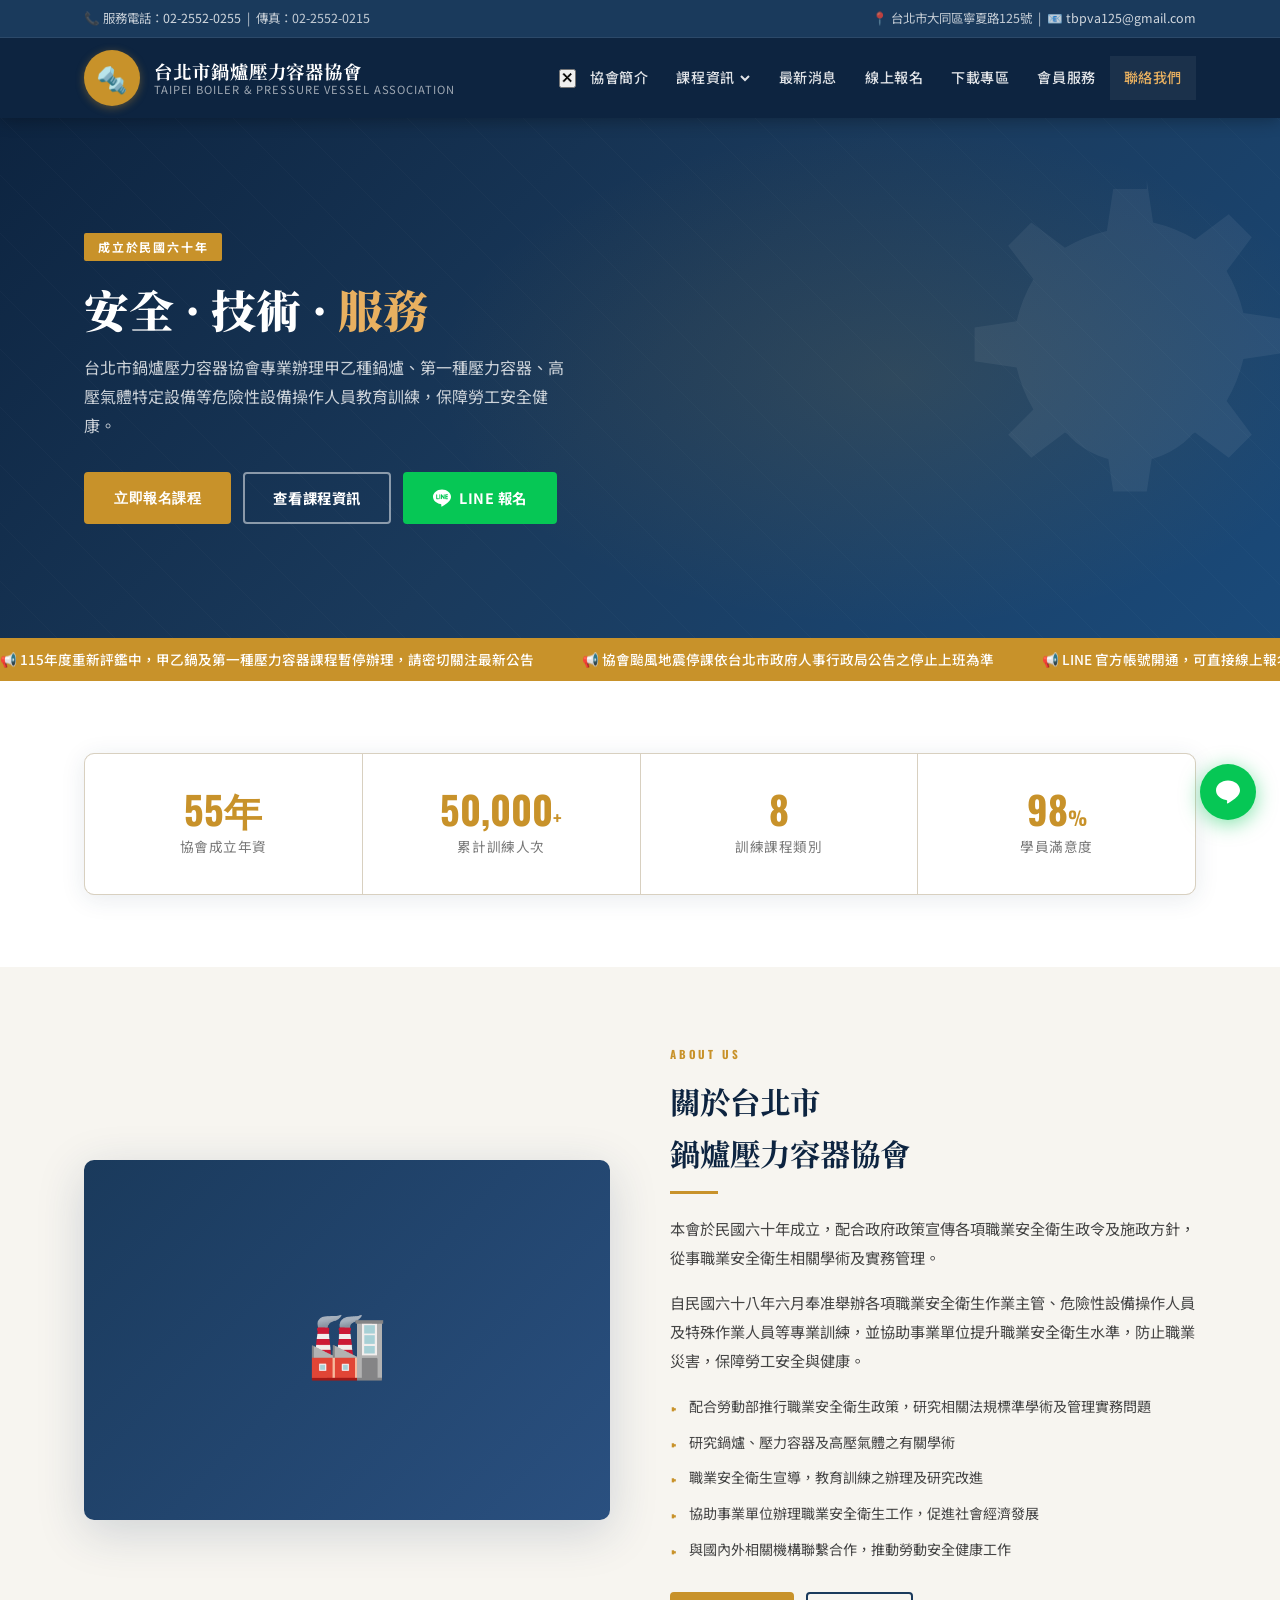
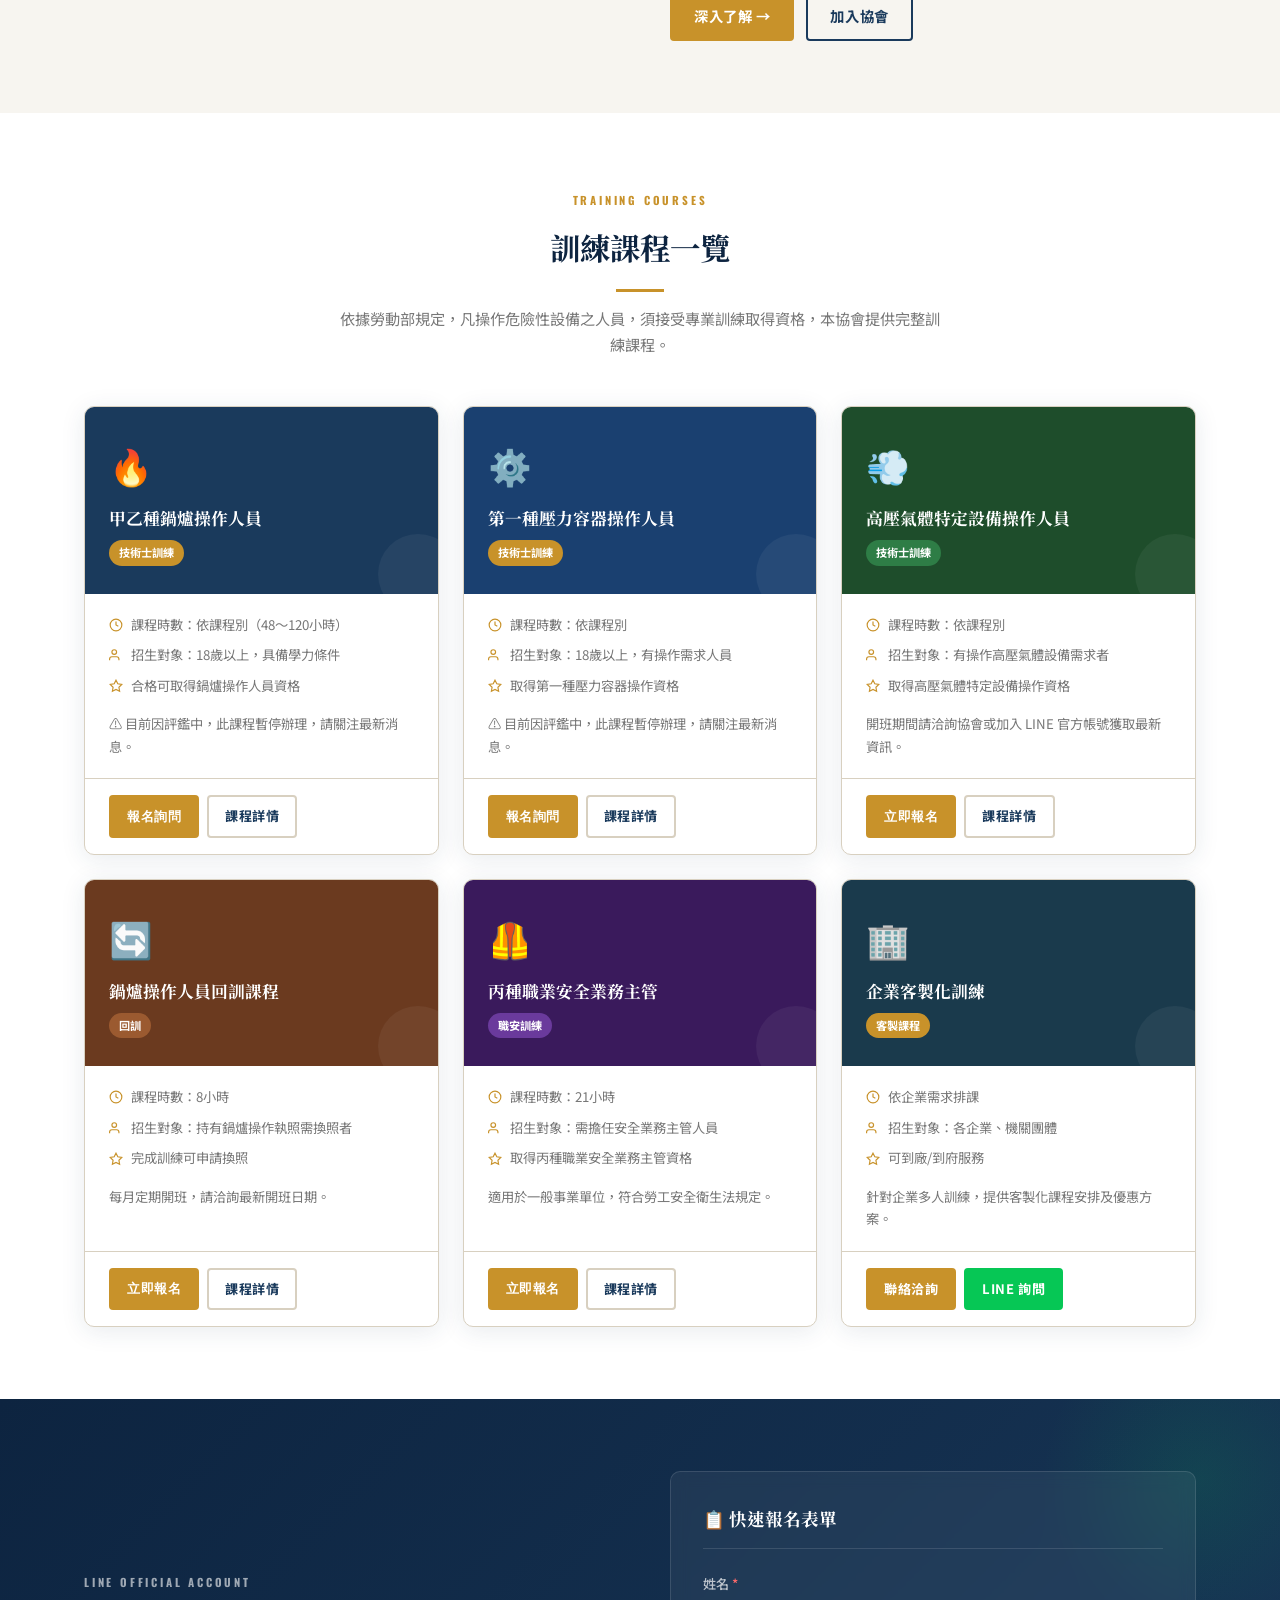
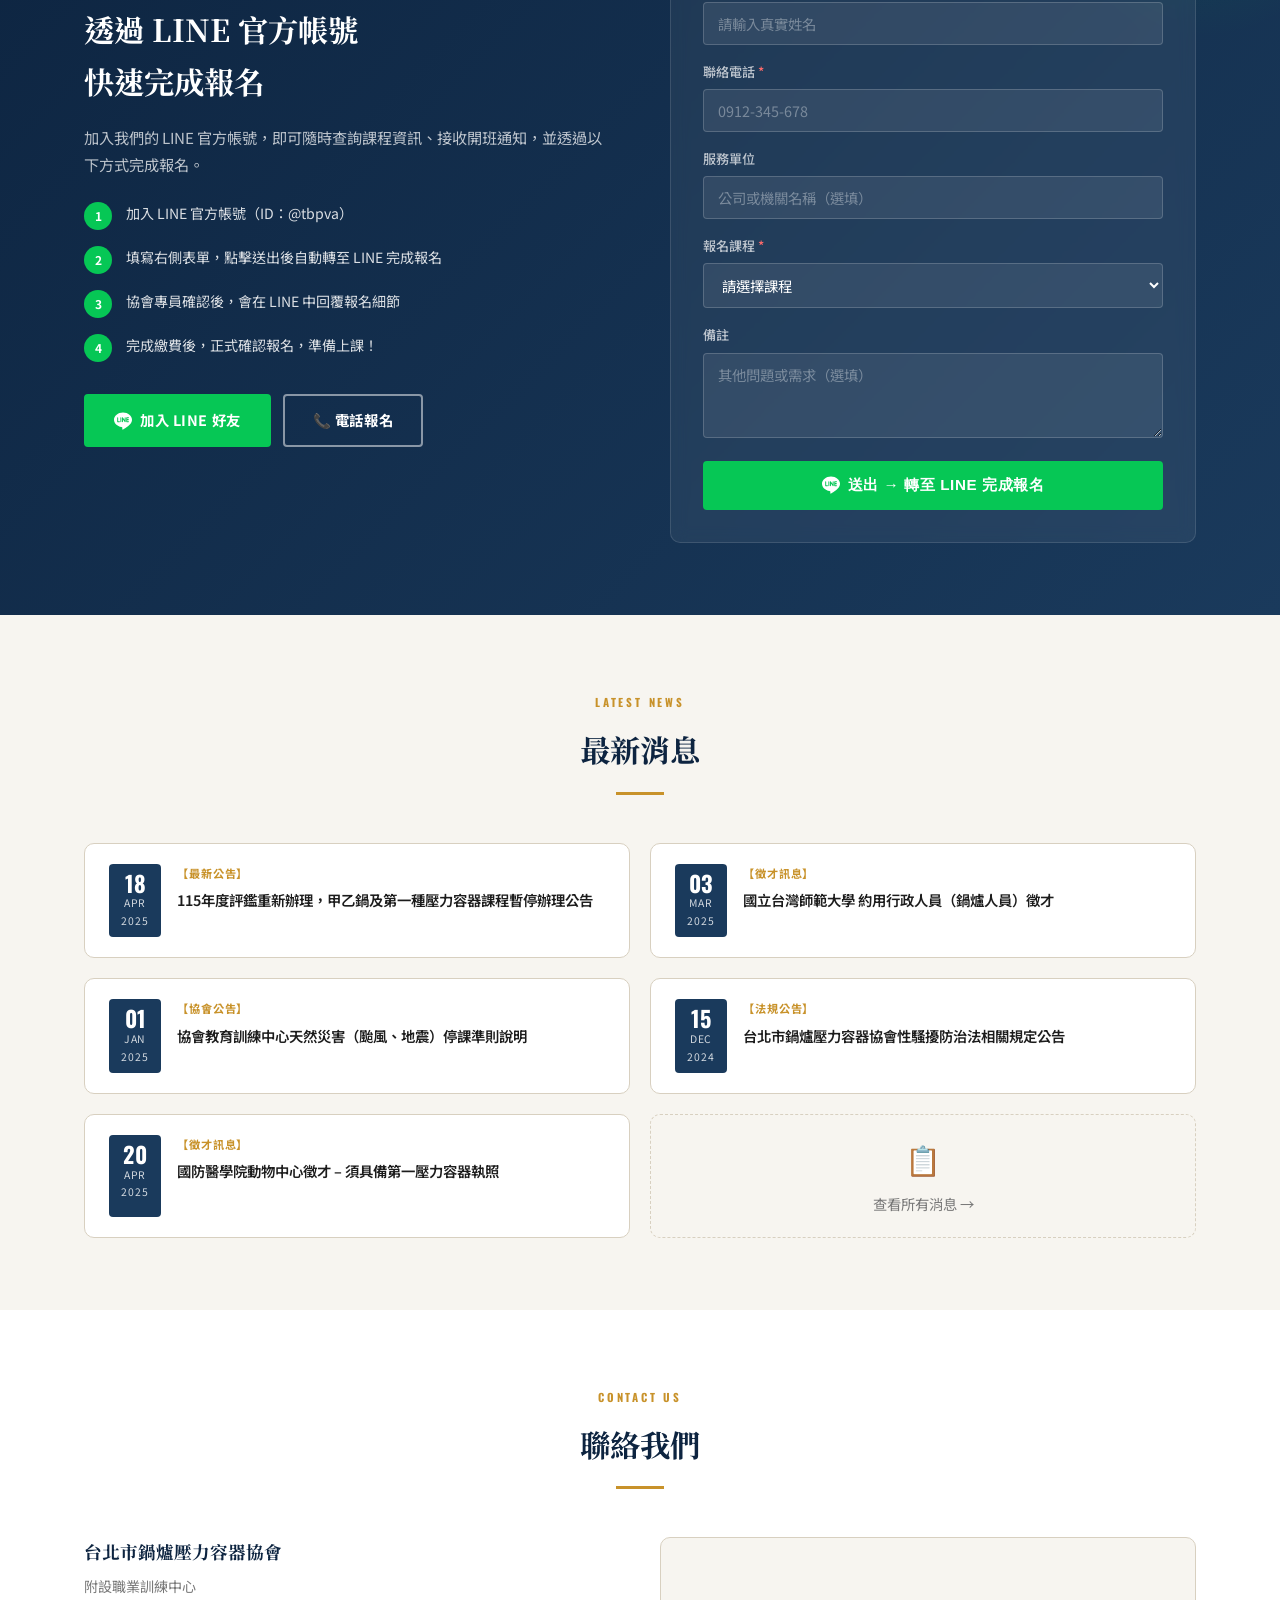
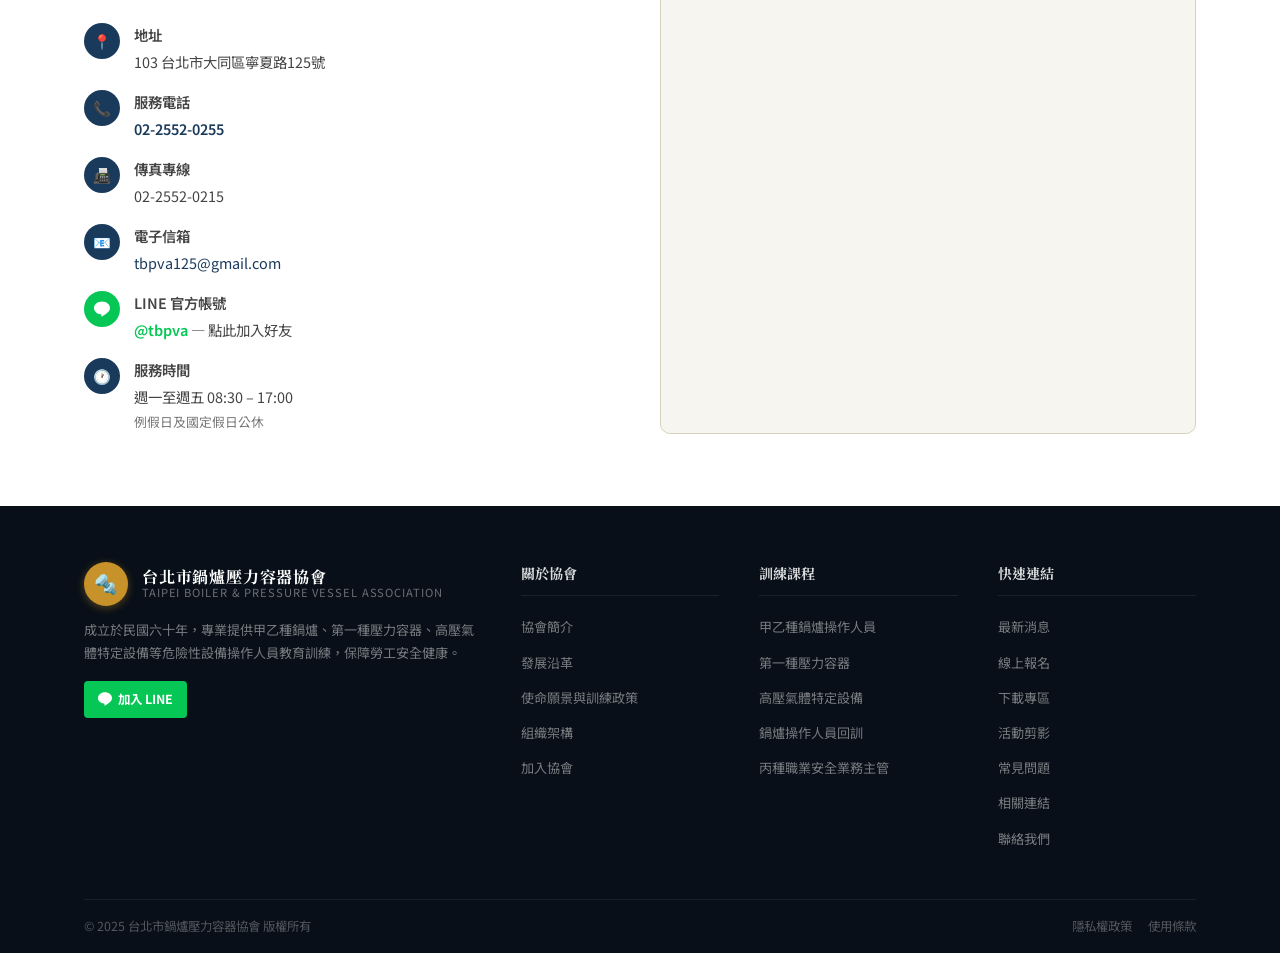
==== index.html @ c51f3e27 "Add files via upload" ====
<!DOCTYPE html>
<html lang="zh-TW">
<head>
  <meta charset="UTF-8" />
  <meta name="viewport" content="width=device-width, initial-scale=1.0" />
  <meta name="description" content="台北市鍋爐壓力容器協會 – 提供甲級鍋爐、第一種壓力容器、高壓氣體特定設備、鍋爐回訓與丙種職業安全業務主管教育訓練課程。" />
  <meta name="keywords" content="鍋爐,壓力容器,高壓氣體,職業安全,教育訓練,台北" />
  <title>台北市鍋爐壓力容器協會 – 安全 · 技術 · 服務</title>
  <link rel="stylesheet" href="css/style.css" />
  <!-- Open Graph -->
  <meta property="og:title" content="台北市鍋爐壓力容器協會" />
  <meta property="og:description" content="甲級鍋爐、第一種壓力容器、高壓氣體特定設備、鍋爐回訓與丙種職業安全業務主管教育訓練課程" />
  <meta property="og:type" content="website" />
</head>
<body>

<!-- ===== HEADER ===== -->
<header class="site-header">
  <div class="header-top">
    <div class="container">
      <div class="header-top-inner">
        <span>📞 服務電話：<a href="tel:0225520255">02-2552-0255</a> &nbsp;|&nbsp; 傳真：02-2552-0215</span>
        <span>📍 台北市大同區寧夏路125號 &nbsp;|&nbsp; 📧 <a href="mailto:tbpva125@gmail.com">tbpva125@gmail.com</a></span>
      </div>
    </div>
  </div>

  <div class="container">
    <div class="header-main">
      <a href="index.html" class="logo-block">
        <div class="logo-icon">🔩</div>
        <div class="logo-text">
          <div class="org-name">台北市鍋爐壓力容器協會</div>
          <div class="org-sub">TAIPEI BOILER &amp; PRESSURE VESSEL ASSOCIATION</div>
        </div>
      </a>

      <button class="menu-toggle" id="menuToggle" aria-label="開啟選單">
        <span></span><span></span><span></span>
      </button>

      <nav class="main-nav" id="mainNav">
        <button class="nav-close" id="navClose" aria-label="關閉選單">✕</button>
        <ul>
          <li><a href="#about">協會簡介</a></li>
          <li>
            <a href="#courses">課程資訊
              <svg viewBox="0 0 12 12" fill="none" stroke="currentColor" stroke-width="2"><path d="M2 4l4 4 4-4"/></svg>
            </a>
            <div class="dropdown">
              <a href="pages/course-boiler.html">甲乙種鍋爐操作人員</a>
              <a href="pages/course-pressure.html">第一種壓力容器</a>
              <a href="pages/course-gas.html">高壓氣體特定設備</a>
              <a href="pages/course-refresh.html">鍋爐回訓課程</a>
              <a href="pages/course-safety.html">丙種職業安全業務主管</a>
            </div>
          </li>
          <li><a href="#news">最新消息</a></li>
          <li><a href="#register">線上報名</a></li>
          <li><a href="pages/download.html">下載專區</a></li>
          <li><a href="pages/member.html">會員服務</a></li>
          <li><a href="#contact">聯絡我們</a></li>
        </ul>
      </nav>
    </div>
  </div>
</header>

<!-- ===== HERO ===== -->
<section class="hero">
  <svg class="hero-gear" viewBox="0 0 200 200" fill="white" xmlns="http://www.w3.org/2000/svg">
    <path d="M100 60a40 40 0 100 80 40 40 0 000-80zm0 60a20 20 0 110-40 20 20 0 010 40z"/>
    <path d="M108 10h-16l-3 20a72 72 0 00-20 8L53 26l-11 11 12 16a72 72 0 00-8 20l-20 3v16l20 3a72 72 0 008 20L42 127l11 11 16-12a72 72 0 0020 8l3 20h16l3-20a72 72 0 0020-8l16 12 11-11-12-16a72 72 0 008-20l20-3v-16l-20-3a72 72 0 00-8-20l12-16-11-11-16 12a72 72 0 00-20-8l-3-20z"/>
  </svg>
  <div class="container">
    <div class="hero-content">
      <div class="hero-badge">成立於民國六十年</div>
      <h1>安全 · 技術 · <em>服務</em></h1>
      <p>台北市鍋爐壓力容器協會專業辦理甲乙種鍋爐、第一種壓力容器、高壓氣體特定設備等危險性設備操作人員教育訓練，保障勞工安全健康。</p>
      <div class="hero-buttons">
        <button class="btn btn-primary" data-action="register" data-course="">立即報名課程</button>
        <a href="#courses" class="btn btn-outline">查看課程資訊</a>
        <a href="https://line.me/R/ti/p/@tbpva" target="_blank" class="btn btn-line">
          <svg width="18" height="18" viewBox="0 0 24 24" fill="currentColor"><path d="M19.365 9.863c.349 0 .63.285.63.63 0 .344-.281.63-.63.63H17.61v1.125h1.755c.349 0 .63.283.63.63 0 .344-.281.628-.63.628H16.98c-.348 0-.63-.284-.63-.63V7.72c0-.346.282-.63.63-.63h2.385c.349 0 .63.284.63.63 0 .349-.281.63-.63.63H17.61v1.113h1.755zm-3.855 3.016c0 .27-.174.51-.432.596-.064.021-.133.031-.199.031-.211 0-.391-.09-.51-.25l-2.443-3.317v2.94c0 .349-.28.635-.631.635-.346 0-.63-.286-.63-.635V7.739c0-.27.173-.51.43-.595.06-.023.136-.033.194-.033.195 0 .375.104.495.254l2.462 3.33V7.72c0-.348.282-.629.629-.629.345 0 .63.281.63.629v5.159zm-5.741 0c0 .349-.282.635-.631.635-.345 0-.627-.286-.627-.635V7.72c0-.348.282-.629.627-.629.349 0 .631.281.631.629v5.159zm-2.466.629H4.917c-.345 0-.63-.284-.63-.629V7.72c0-.348.285-.629.63-.629.348 0 .63.281.63.629v4.533h1.756c.348 0 .629.285.629.630 0 .344-.281.629-.629.629M24 10.314C24 4.943 18.615.572 12 .572S0 4.943 0 10.314c0 4.811 4.27 8.842 10.035 9.608.391.082.923.258 1.058.59.12.301.079.766.038 1.08l-.164 1.02c-.045.301-.24 1.186 1.049.645 1.291-.539 6.916-4.078 9.436-6.975C23.176 14.393 24 12.458 24 10.314"/></svg>
          LINE 報名
        </a>
      </div>
    </div>
  </div>
</section>

<!-- ===== MARQUEE ===== -->
<div class="marquee-bar">
  <div class="marquee-inner">
    <span>115年度重新評鑑中，甲乙鍋及第一種壓力容器課程暫停辦理，請密切關注最新公告</span>
    <span>協會颱風地震停課依台北市政府人事行政局公告之停止上班為準</span>
    <span>LINE 官方帳號開通，可直接線上報名各項課程，歡迎加入好友</span>
    <span>115年度重新評鑑中，甲乙鍋及第一種壓力容器課程暫停辦理，請密切關注最新公告</span>
    <span>協會颱風地震停課依台北市政府人事行政局公告之停止上班為準</span>
    <span>LINE 官方帳號開通，可直接線上報名各項課程，歡迎加入好友</span>
  </div>
</div>

<!-- ===== STATS ===== -->
<section class="section">
  <div class="container">
    <div class="stats-grid">
      <div class="stat-item">
        <div class="stat-num"><span data-target="55">0</span><span style="color:var(--accent)">年</span></div>
        <div class="stat-label">協會成立年資</div>
      </div>
      <div class="stat-item">
        <div class="stat-num"><span data-target="50000">0</span><span style="color:var(--accent);font-size:1.2rem">+</span></div>
        <div class="stat-label">累計訓練人次</div>
      </div>
      <div class="stat-item">
        <div class="stat-num"><span data-target="8">0</span></div>
        <div class="stat-label">訓練課程類別</div>
      </div>
      <div class="stat-item">
        <div class="stat-num"><span data-target="98">0</span><span style="color:var(--accent);font-size:1.2rem">%</span></div>
        <div class="stat-label">學員滿意度</div>
      </div>
    </div>
  </div>
</section>

<!-- ===== ABOUT ===== -->
<section id="about" class="section section-alt">
  <div class="container">
    <div class="about-grid">
      <div class="about-image">
        <div class="about-image-placeholder">
          🏭
        </div>
      </div>
      <div class="about-content">
        <div class="section-label">About Us</div>
        <h2 class="section-title">關於台北市<br/>鍋爐壓力容器協會</h2>
        <div class="divider" style="margin: 0 0 20px;"></div>
        <p style="color:var(--text-mid);font-size:0.95rem;margin-bottom:16px;line-height:1.9;">
          本會於民國六十年成立，配合政府政策宣傳各項職業安全衛生政令及施政方針，從事職業安全衛生相關學術及實務管理。
        </p>
        <p style="color:var(--text-mid);font-size:0.95rem;margin-bottom:20px;line-height:1.9;">
          自民國六十八年六月奉准舉辦各項職業安全衛生作業主管、危險性設備操作人員及特殊作業人員等專業訓練，並協助事業單位提升職業安全衛生水準，防止職業災害，保障勞工安全與健康。
        </p>
        <div class="mission-list">
          <div class="mission-item">配合勞動部推行職業安全衛生政策，研究相關法規標準學術及管理實務問題</div>
          <div class="mission-item">研究鍋爐、壓力容器及高壓氣體之有關學術</div>
          <div class="mission-item">職業安全衛生宣導，教育訓練之辦理及研究改進</div>
          <div class="mission-item">協助事業單位辦理職業安全衛生工作，促進社會經濟發展</div>
          <div class="mission-item">與國內外相關機構聯繫合作，推動勞動安全健康工作</div>
        </div>
        <div style="margin-top:28px;display:flex;gap:12px;flex-wrap:wrap;">
          <a href="pages/about.html" class="btn btn-primary" style="padding:10px 22px;">深入了解 →</a>
          <a href="pages/member.html" class="btn btn-outline" style="padding:10px 22px;color:var(--primary);border-color:var(--primary);">加入協會</a>
        </div>
      </div>
    </div>
  </div>
</section>

<!-- ===== COURSES ===== -->
<section id="courses" class="section">
  <div class="container">
    <div class="section-header">
      <div class="section-label">Training Courses</div>
      <h2 class="section-title">訓練課程一覽</h2>
      <div class="divider"></div>
      <p class="section-desc" style="margin-top:14px;">依據勞動部規定，凡操作危險性設備之人員，須接受專業訓練取得資格，本協會提供完整訓練課程。</p>
    </div>

    <div class="courses-grid">
      <!-- 甲乙種鍋爐 -->
      <div class="course-card">
        <div class="course-card-top">
          <div class="course-icon">🔥</div>
          <h3>甲乙種鍋爐操作人員</h3>
          <span class="course-badge">技術士訓練</span>
        </div>
        <div class="course-card-body">
          <div class="course-meta">
            <svg width="14" height="14" viewBox="0 0 24 24" fill="none" stroke="currentColor" stroke-width="2"><circle cx="12" cy="12" r="10"/><path d="M12 6v6l4 2"/></svg>
            課程時數：依課程別（48～120小時）
          </div>
          <div class="course-meta">
            <svg width="14" height="14" viewBox="0 0 24 24" fill="none" stroke="currentColor" stroke-width="2"><path d="M17 21v-2a4 4 0 00-4-4H5a4 4 0 00-4 4v2"/><circle cx="9" cy="7" r="4"/></svg>
            招生對象：18歲以上，具備學力條件
          </div>
          <div class="course-meta">
            <svg width="14" height="14" viewBox="0 0 24 24" fill="none" stroke="currentColor" stroke-width="2"><path d="M12 2l3.09 6.26L22 9.27l-5 4.87 1.18 6.88L12 17.77l-6.18 3.25L7 14.14 2 9.27l6.91-1.01L12 2z"/></svg>
            合格可取得鍋爐操作人員資格
          </div>
          <p style="font-size:0.83rem;color:var(--text-light);margin-top:8px;">⚠️ 目前因評鑑中，此課程暫停辦理，請關注最新消息。</p>
        </div>
        <div class="course-card-footer">
          <button class="btn btn-primary" style="padding:8px 16px;font-size:0.82rem;" data-action="register" data-course="甲乙種鍋爐">報名詢問</button>
          <a href="pages/course-boiler.html" class="btn btn-outline" style="padding:8px 16px;font-size:0.82rem;color:var(--primary);border-color:var(--border);">課程詳情</a>
        </div>
      </div>

      <!-- 第一種壓力容器 -->
      <div class="course-card">
        <div class="course-card-top" style="background:#1a4070;">
          <div class="course-icon">⚙️</div>
          <h3>第一種壓力容器操作人員</h3>
          <span class="course-badge">技術士訓練</span>
        </div>
        <div class="course-card-body">
          <div class="course-meta">
            <svg width="14" height="14" viewBox="0 0 24 24" fill="none" stroke="currentColor" stroke-width="2"><circle cx="12" cy="12" r="10"/><path d="M12 6v6l4 2"/></svg>
            課程時數：依課程別
          </div>
          <div class="course-meta">
            <svg width="14" height="14" viewBox="0 0 24 24" fill="none" stroke="currentColor" stroke-width="2"><path d="M17 21v-2a4 4 0 00-4-4H5a4 4 0 00-4 4v2"/><circle cx="9" cy="7" r="4"/></svg>
            招生對象：18歲以上，有操作需求人員
          </div>
          <div class="course-meta">
            <svg width="14" height="14" viewBox="0 0 24 24" fill="none" stroke="currentColor" stroke-width="2"><path d="M12 2l3.09 6.26L22 9.27l-5 4.87 1.18 6.88L12 17.77l-6.18 3.25L7 14.14 2 9.27l6.91-1.01L12 2z"/></svg>
            取得第一種壓力容器操作資格
          </div>
          <p style="font-size:0.83rem;color:var(--text-light);margin-top:8px;">⚠️ 目前因評鑑中，此課程暫停辦理，請關注最新消息。</p>
        </div>
        <div class="course-card-footer">
          <button class="btn btn-primary" style="padding:8px 16px;font-size:0.82rem;" data-action="register" data-course="第一種壓力容器">報名詢問</button>
          <a href="pages/course-pressure.html" class="btn btn-outline" style="padding:8px 16px;font-size:0.82rem;color:var(--primary);border-color:var(--border);">課程詳情</a>
        </div>
      </div>

      <!-- 高壓氣體 -->
      <div class="course-card">
        <div class="course-card-top" style="background:#1e4d2b;">
          <div class="course-icon">💨</div>
          <h3>高壓氣體特定設備操作人員</h3>
          <span class="course-badge" style="background:#2e7d46;">技術士訓練</span>
        </div>
        <div class="course-card-body">
          <div class="course-meta">
            <svg width="14" height="14" viewBox="0 0 24 24" fill="none" stroke="currentColor" stroke-width="2"><circle cx="12" cy="12" r="10"/><path d="M12 6v6l4 2"/></svg>
            課程時數：依課程別
          </div>
          <div class="course-meta">
            <svg width="14" height="14" viewBox="0 0 24 24" fill="none" stroke="currentColor" stroke-width="2"><path d="M17 21v-2a4 4 0 00-4-4H5a4 4 0 00-4 4v2"/><circle cx="9" cy="7" r="4"/></svg>
            招生對象：有操作高壓氣體設備需求者
          </div>
          <div class="course-meta">
            <svg width="14" height="14" viewBox="0 0 24 24" fill="none" stroke="currentColor" stroke-width="2"><path d="M12 2l3.09 6.26L22 9.27l-5 4.87 1.18 6.88L12 17.77l-6.18 3.25L7 14.14 2 9.27l6.91-1.01L12 2z"/></svg>
            取得高壓氣體特定設備操作資格
          </div>
          <p style="font-size:0.83rem;color:var(--text-light);margin-top:8px;">開班期間請洽詢協會或加入 LINE 官方帳號獲取最新資訊。</p>
        </div>
        <div class="course-card-footer">
          <button class="btn btn-primary" style="padding:8px 16px;font-size:0.82rem;" data-action="register" data-course="高壓氣體特定設備">立即報名</button>
          <a href="pages/course-gas.html" class="btn btn-outline" style="padding:8px 16px;font-size:0.82rem;color:var(--primary);border-color:var(--border);">課程詳情</a>
        </div>
      </div>

      <!-- 鍋爐回訓 -->
      <div class="course-card">
        <div class="course-card-top" style="background:#6b3a1f;">
          <div class="course-icon">🔄</div>
          <h3>鍋爐操作人員回訓課程</h3>
          <span class="course-badge" style="background:#9b5a30;">回訓</span>
        </div>
        <div class="course-card-body">
          <div class="course-meta">
            <svg width="14" height="14" viewBox="0 0 24 24" fill="none" stroke="currentColor" stroke-width="2"><circle cx="12" cy="12" r="10"/><path d="M12 6v6l4 2"/></svg>
            課程時數：8小時
          </div>
          <div class="course-meta">
            <svg width="14" height="14" viewBox="0 0 24 24" fill="none" stroke="currentColor" stroke-width="2"><path d="M17 21v-2a4 4 0 00-4-4H5a4 4 0 00-4 4v2"/><circle cx="9" cy="7" r="4"/></svg>
            招生對象：持有鍋爐操作執照需換照者
          </div>
          <div class="course-meta">
            <svg width="14" height="14" viewBox="0 0 24 24" fill="none" stroke="currentColor" stroke-width="2"><path d="M12 2l3.09 6.26L22 9.27l-5 4.87 1.18 6.88L12 17.77l-6.18 3.25L7 14.14 2 9.27l6.91-1.01L12 2z"/></svg>
            完成訓練可申請換照
          </div>
          <p style="font-size:0.83rem;color:var(--text-light);margin-top:8px;">每月定期開班，請洽詢最新開班日期。</p>
        </div>
        <div class="course-card-footer">
          <button class="btn btn-primary" style="padding:8px 16px;font-size:0.82rem;" data-action="register" data-course="鍋爐回訓">立即報名</button>
          <a href="pages/course-refresh.html" class="btn btn-outline" style="padding:8px 16px;font-size:0.82rem;color:var(--primary);border-color:var(--border);">課程詳情</a>
        </div>
      </div>

      <!-- 丙種職業安全 -->
      <div class="course-card">
        <div class="course-card-top" style="background:#3a1a5c;">
          <div class="course-icon">🦺</div>
          <h3>丙種職業安全業務主管</h3>
          <span class="course-badge" style="background:#6a3a9c;">職安訓練</span>
        </div>
        <div class="course-card-body">
          <div class="course-meta">
            <svg width="14" height="14" viewBox="0 0 24 24" fill="none" stroke="currentColor" stroke-width="2"><circle cx="12" cy="12" r="10"/><path d="M12 6v6l4 2"/></svg>
            課程時數：21小時
          </div>
          <div class="course-meta">
            <svg width="14" height="14" viewBox="0 0 24 24" fill="none" stroke="currentColor" stroke-width="2"><path d="M17 21v-2a4 4 0 00-4-4H5a4 4 0 00-4 4v2"/><circle cx="9" cy="7" r="4"/></svg>
            招生對象：需擔任安全業務主管人員
          </div>
          <div class="course-meta">
            <svg width="14" height="14" viewBox="0 0 24 24" fill="none" stroke="currentColor" stroke-width="2"><path d="M12 2l3.09 6.26L22 9.27l-5 4.87 1.18 6.88L12 17.77l-6.18 3.25L7 14.14 2 9.27l6.91-1.01L12 2z"/></svg>
            取得丙種職業安全業務主管資格
          </div>
          <p style="font-size:0.83rem;color:var(--text-light);margin-top:8px;">適用於一般事業單位，符合勞工安全衛生法規定。</p>
        </div>
        <div class="course-card-footer">
          <button class="btn btn-primary" style="padding:8px 16px;font-size:0.82rem;" data-action="register" data-course="丙種職業安全業務主管">立即報名</button>
          <a href="pages/course-safety.html" class="btn btn-outline" style="padding:8px 16px;font-size:0.82rem;color:var(--primary);border-color:var(--border);">課程詳情</a>
        </div>
      </div>

      <!-- 企業客製 -->
      <div class="course-card">
        <div class="course-card-top" style="background:#1a3a4c;">
          <div class="course-icon">🏢</div>
          <h3>企業客製化訓練</h3>
          <span class="course-badge" style="background:var(--accent);">客製課程</span>
        </div>
        <div class="course-card-body">
          <div class="course-meta">
            <svg width="14" height="14" viewBox="0 0 24 24" fill="none" stroke="currentColor" stroke-width="2"><circle cx="12" cy="12" r="10"/><path d="M12 6v6l4 2"/></svg>
            依企業需求排課
          </div>
          <div class="course-meta">
            <svg width="14" height="14" viewBox="0 0 24 24" fill="none" stroke="currentColor" stroke-width="2"><path d="M17 21v-2a4 4 0 00-4-4H5a4 4 0 00-4 4v2"/><circle cx="9" cy="7" r="4"/></svg>
            招生對象：各企業、機關團體
          </div>
          <div class="course-meta">
            <svg width="14" height="14" viewBox="0 0 24 24" fill="none" stroke="currentColor" stroke-width="2"><path d="M12 2l3.09 6.26L22 9.27l-5 4.87 1.18 6.88L12 17.77l-6.18 3.25L7 14.14 2 9.27l6.91-1.01L12 2z"/></svg>
            可到廠/到府服務
          </div>
          <p style="font-size:0.83rem;color:var(--text-light);margin-top:8px;">針對企業多人訓練，提供客製化課程安排及優惠方案。</p>
        </div>
        <div class="course-card-footer">
          <a href="#contact" class="btn btn-primary" style="padding:8px 16px;font-size:0.82rem;">聯絡洽詢</a>
          <a href="https://line.me/R/ti/p/@tbpva" target="_blank" class="btn btn-line" style="padding:8px 16px;font-size:0.82rem;">LINE 詢問</a>
        </div>
      </div>
    </div>
  </div>
</section>

<!-- ===== LINE REGISTRATION ===== -->
<section id="register" class="line-section">
  <div class="container">
    <div class="line-inner">
      <div class="line-content">
        <div class="section-label" style="color:rgba(255,255,255,0.6);">LINE Official Account</div>
        <h2>透過 LINE 官方帳號<br/>快速完成報名</h2>
        <p>加入我們的 LINE 官方帳號，即可隨時查詢課程資訊、接收開班通知，並透過以下方式完成報名。</p>
        <div class="line-steps">
          <div class="line-step">
            <div class="line-step-num">1</div>
            <div>加入 LINE 官方帳號（ID：@tbpva）</div>
          </div>
          <div class="line-step">
            <div class="line-step-num">2</div>
            <div>填寫右側表單，點擊送出後自動轉至 LINE 完成報名</div>
          </div>
          <div class="line-step">
            <div class="line-step-num">3</div>
            <div>協會專員確認後，會在 LINE 中回覆報名細節</div>
          </div>
          <div class="line-step">
            <div class="line-step-num">4</div>
            <div>完成繳費後，正式確認報名，準備上課！</div>
          </div>
        </div>
        <div style="display:flex;gap:12px;flex-wrap:wrap;">
          <a href="https://line.me/R/ti/p/@tbpva" target="_blank" class="btn btn-line">
            <svg width="18" height="18" viewBox="0 0 24 24" fill="currentColor"><path d="M19.365 9.863c.349 0 .63.285.63.63 0 .344-.281.63-.63.63H17.61v1.125h1.755c.349 0 .63.283.63.63 0 .344-.281.628-.63.628H16.98c-.348 0-.63-.284-.63-.63V7.72c0-.346.282-.63.63-.63h2.385c.349 0 .63.284.63.63 0 .349-.281.63-.63.63H17.61v1.113h1.755zm-3.855 3.016c0 .27-.174.51-.432.596-.064.021-.133.031-.199.031-.211 0-.391-.09-.51-.25l-2.443-3.317v2.94c0 .349-.28.635-.631.635-.346 0-.63-.286-.63-.635V7.739c0-.27.173-.51.43-.595.06-.023.136-.033.194-.033.195 0 .375.104.495.254l2.462 3.33V7.72c0-.348.282-.629.629-.629.345 0 .63.281.63.629v5.159zm-5.741 0c0 .349-.282.635-.631.635-.345 0-.627-.286-.627-.635V7.72c0-.348.282-.629.627-.629.349 0 .631.281.631.629v5.159zm-2.466.629H4.917c-.345 0-.63-.284-.63-.629V7.72c0-.348.285-.629.63-.629.348 0 .63.281.63.629v4.533h1.756c.348 0 .629.285.629.630 0 .344-.281.629-.629.629M24 10.314C24 4.943 18.615.572 12 .572S0 4.943 0 10.314c0 4.811 4.27 8.842 10.035 9.608.391.082.923.258 1.058.59.12.301.079.766.038 1.08l-.164 1.02c-.045.301-.24 1.186 1.049.645 1.291-.539 6.916-4.078 9.436-6.975C23.176 14.393 24 12.458 24 10.314"/></svg>
            加入 LINE 好友
          </a>
          <a href="tel:0225520255" class="btn btn-outline">📞 電話報名</a>
        </div>
      </div>

      <div class="line-form-box">
        <h3>📋 快速報名表單</h3>
        <form id="quickRegForm" novalidate>
          <div class="form-group">
            <label for="qName">姓名 <span style="color:#ff6b6b;">*</span></label>
            <input type="text" id="qName" placeholder="請輸入真實姓名" required />
          </div>
          <div class="form-group">
            <label for="qPhone">聯絡電話 <span style="color:#ff6b6b;">*</span></label>
            <input type="tel" id="qPhone" placeholder="0912-345-678" required />
          </div>
          <div class="form-group">
            <label for="qCompany">服務單位</label>
            <input type="text" id="qCompany" placeholder="公司或機關名稱（選填）" />
          </div>
          <div class="form-group">
            <label for="qCourse">報名課程 <span style="color:#ff6b6b;">*</span></label>
            <select id="qCourse" required>
              <option value="">請選擇課程</option>
              <option value="boiler">甲乙種鍋爐操作人員（評鑑中暫停）</option>
              <option value="pressure">第一種壓力容器操作人員（評鑑中暫停）</option>
              <option value="gas">高壓氣體特定設備操作人員</option>
              <option value="refresh">鍋爐操作人員回訓課程</option>
              <option value="safety">丙種職業安全業務主管</option>
              <option value="enterprise">企業客製化訓練（洽詢）</option>
            </select>
          </div>
          <div class="form-group">
            <label for="qNote">備註</label>
            <textarea id="qNote" placeholder="其他問題或需求（選填）" rows="3"></textarea>
          </div>
          <button type="submit" class="btn btn-line" style="width:100%;justify-content:center;font-size:0.95rem;">
            <svg width="18" height="18" viewBox="0 0 24 24" fill="currentColor"><path d="M19.365 9.863c.349 0 .63.285.63.63 0 .344-.281.63-.63.63H17.61v1.125h1.755c.349 0 .63.283.63.63 0 .344-.281.628-.63.628H16.98c-.348 0-.63-.284-.63-.63V7.72c0-.346.282-.63.63-.63h2.385c.349 0 .63.284.63.63 0 .349-.281.63-.63.63H17.61v1.113h1.755zm-3.855 3.016c0 .27-.174.51-.432.596-.064.021-.133.031-.199.031-.211 0-.391-.09-.51-.25l-2.443-3.317v2.94c0 .349-.28.635-.631.635-.346 0-.63-.286-.63-.635V7.739c0-.27.173-.51.43-.595.06-.023.136-.033.194-.033.195 0 .375.104.495.254l2.462 3.33V7.72c0-.348.282-.629.629-.629.345 0 .63.281.63.629v5.159zm-5.741 0c0 .349-.282.635-.631.635-.345 0-.627-.286-.627-.635V7.72c0-.348.282-.629.627-.629.349 0 .631.281.631.629v5.159zm-2.466.629H4.917c-.345 0-.63-.284-.63-.629V7.72c0-.348.285-.629.63-.629.348 0 .63.281.63.629v4.533h1.756c.348 0 .629.285.629.630 0 .344-.281.629-.629.629M24 10.314C24 4.943 18.615.572 12 .572S0 4.943 0 10.314c0 4.811 4.27 8.842 10.035 9.608.391.082.923.258 1.058.59.12.301.079.766.038 1.08l-.164 1.02c-.045.301-.24 1.186 1.049.645 1.291-.539 6.916-4.078 9.436-6.975C23.176 14.393 24 12.458 24 10.314"/></svg>
            送出 → 轉至 LINE 完成報名
          </button>
        </form>
      </div>
    </div>
  </div>
</section>

<!-- ===== NEWS ===== -->
<section id="news" class="section section-alt">
  <div class="container">
    <div class="section-header">
      <div class="section-label">Latest News</div>
      <h2 class="section-title">最新消息</h2>
      <div class="divider"></div>
    </div>

    <div class="news-grid">
      <a href="pages/news-detail.html" class="news-card">
        <div class="news-date-block">
          <div class="day">18</div>
          <div class="month">APR 2025</div>
        </div>
        <div class="news-body">
          <div class="news-tag">【最新公告】</div>
          <div class="news-title">115年度評鑑重新辦理，甲乙鍋及第一種壓力容器課程暫停辦理公告</div>
        </div>
      </a>

      <a href="pages/news-detail.html" class="news-card">
        <div class="news-date-block">
          <div class="day">03</div>
          <div class="month">MAR 2025</div>
        </div>
        <div class="news-body">
          <div class="news-tag">【徵才訊息】</div>
          <div class="news-title">國立台灣師範大學 約用行政人員（鍋爐人員）徵才</div>
        </div>
      </a>

      <a href="pages/news-detail.html" class="news-card">
        <div class="news-date-block">
          <div class="day">01</div>
          <div class="month">JAN 2025</div>
        </div>
        <div class="news-body">
          <div class="news-tag">【協會公告】</div>
          <div class="news-title">協會教育訓練中心天然災害（颱風、地震）停課準則說明</div>
        </div>
      </a>

      <a href="pages/news-detail.html" class="news-card">
        <div class="news-date-block">
          <div class="day">15</div>
          <div class="month">DEC 2024</div>
        </div>
        <div class="news-body">
          <div class="news-tag">【法規公告】</div>
          <div class="news-title">台北市鍋爐壓力容器協會性騷擾防治法相關規定公告</div>
        </div>
      </a>

      <a href="pages/news-detail.html" class="news-card">
        <div class="news-date-block">
          <div class="day">20</div>
          <div class="month">APR 2025</div>
        </div>
        <div class="news-body">
          <div class="news-tag">【徵才訊息】</div>
          <div class="news-title">國防醫學院動物中心徵才 – 須具備第一壓力容器執照</div>
        </div>
      </a>

      <a href="pages/news.html" class="news-card" style="align-items:center;justify-content:center;border-style:dashed;background:transparent;">
        <div style="text-align:center;color:var(--text-light);font-size:0.9rem;">
          <div style="font-size:1.8rem;margin-bottom:8px;">📋</div>
          查看所有消息 →
        </div>
      </a>
    </div>
  </div>
</section>

<!-- ===== CONTACT ===== -->
<section id="contact" class="section">
  <div class="container">
    <div class="section-header">
      <div class="section-label">Contact Us</div>
      <h2 class="section-title">聯絡我們</h2>
      <div class="divider"></div>
    </div>

    <div class="contact-grid">
      <div>
        <h3 style="font-family:'Noto Serif TC',serif;font-size:1.1rem;color:var(--primary-dark);margin-bottom:8px;">台北市鍋爐壓力容器協會</h3>
        <p style="font-size:0.88rem;color:var(--text-light);margin-bottom:4px;">附設職業訓練中心</p>
        <div class="contact-info-list">
          <div class="contact-info-item">
            <div class="contact-info-item-icon">📍</div>
            <div>
              <div style="font-weight:600;margin-bottom:2px;">地址</div>
              103 台北市大同區寧夏路125號
            </div>
          </div>
          <div class="contact-info-item">
            <div class="contact-info-item-icon">📞</div>
            <div>
              <div style="font-weight:600;margin-bottom:2px;">服務電話</div>
              <a href="tel:0225520255" style="color:var(--primary);font-weight:600;">02-2552-0255</a>
            </div>
          </div>
          <div class="contact-info-item">
            <div class="contact-info-item-icon">📠</div>
            <div>
              <div style="font-weight:600;margin-bottom:2px;">傳真專線</div>
              02-2552-0215
            </div>
          </div>
          <div class="contact-info-item">
            <div class="contact-info-item-icon">📧</div>
            <div>
              <div style="font-weight:600;margin-bottom:2px;">電子信箱</div>
              <a href="mailto:tbpva125@gmail.com" style="color:var(--primary);">tbpva125@gmail.com</a>
            </div>
          </div>
          <div class="contact-info-item">
            <div class="contact-info-item-icon" style="background:#06C755;">
              <svg width="16" height="16" viewBox="0 0 24 24" fill="white"><path d="M24 10.314C24 4.943 18.615.572 12 .572S0 4.943 0 10.314c0 4.811 4.27 8.842 10.035 9.608.391.082.923.258 1.058.59.12.301.079.766.038 1.08l-.164 1.02c-.045.301-.24 1.186 1.049.645 1.291-.539 6.916-4.078 9.436-6.975C23.176 14.393 24 12.458 24 10.314"/></svg>
            </div>
            <div>
              <div style="font-weight:600;margin-bottom:2px;">LINE 官方帳號</div>
              <a href="https://line.me/R/ti/p/@tbpva" target="_blank" style="color:#06C755;font-weight:600;">@tbpva</a> — 點此加入好友
            </div>
          </div>
          <div class="contact-info-item">
            <div class="contact-info-item-icon">🕐</div>
            <div>
              <div style="font-weight:600;margin-bottom:2px;">服務時間</div>
              週一至週五 08:30 – 17:00<br/>
              <span style="font-size:0.8rem;color:var(--text-light);">例假日及國定假日公休</span>
            </div>
          </div>
        </div>
      </div>

      <div class="contact-map">
        <iframe
          src="https://www.google.com/maps/embed?pb=!1m18!1m12!1m3!1d3614.085!2d121.514!3d25.057!2m3!1f0!2f0!3f0!3m2!1i1024!2i768!4f13.1!3m3!1m2!1s0x0%3A0x0!2z5Y-w5YyX5biC5aSn5ZCN5Y2A5a6d5aCA6Lev5LiJ5q615!5e0!3m2!1szh-TW!2stw!4v1700000000000!5m2!1szh-TW!2stw"
          width="100%"
          height="360"
          style="border:0;border-radius:var(--radius-lg);"
          allowfullscreen=""
          loading="lazy"
          referrerpolicy="no-referrer-when-downgrade"
          title="台北市鍋爐壓力容器協會位置地圖">
        </iframe>
      </div>
    </div>
  </div>
</section>

<!-- ===== FOOTER ===== -->
<footer class="site-footer">
  <div class="container">
    <div class="footer-grid">
      <div class="footer-brand">
        <div class="logo-block">
          <div class="logo-icon" style="width:44px;height:44px;font-size:1.2rem;">🔩</div>
          <div class="logo-text">
            <div class="org-name">台北市鍋爐壓力容器協會</div>
            <div class="org-sub" style="color:rgba(255,255,255,0.4);">TAIPEI BOILER & PRESSURE VESSEL ASSOCIATION</div>
          </div>
        </div>
        <div class="org-desc">
          成立於民國六十年，專業提供甲乙種鍋爐、第一種壓力容器、高壓氣體特定設備等危險性設備操作人員教育訓練，保障勞工安全健康。
        </div>
        <div style="margin-top:16px;display:flex;gap:10px;">
          <a href="https://line.me/R/ti/p/@tbpva" target="_blank" style="display:inline-flex;align-items:center;gap:6px;background:#06C755;color:#fff;padding:8px 14px;border-radius:4px;font-size:0.78rem;font-weight:700;">
            <svg width="14" height="14" viewBox="0 0 24 24" fill="currentColor"><path d="M24 10.314C24 4.943 18.615.572 12 .572S0 4.943 0 10.314c0 4.811 4.27 8.842 10.035 9.608.391.082.923.258 1.058.59.12.301.079.766.038 1.08l-.164 1.02c-.045.301-.24 1.186 1.049.645 1.291-.539 6.916-4.078 9.436-6.975C23.176 14.393 24 12.458 24 10.314"/></svg>
            加入 LINE
          </a>
        </div>
      </div>

      <div class="footer-col">
        <h4>關於協會</h4>
        <ul>
          <li><a href="pages/about.html">協會簡介</a></li>
          <li><a href="pages/history.html">發展沿革</a></li>
          <li><a href="pages/mission.html">使命願景與訓練政策</a></li>
          <li><a href="pages/org.html">組織架構</a></li>
          <li><a href="pages/member.html">加入協會</a></li>
        </ul>
      </div>

      <div class="footer-col">
        <h4>訓練課程</h4>
        <ul>
          <li><a href="pages/course-boiler.html">甲乙種鍋爐操作人員</a></li>
          <li><a href="pages/course-pressure.html">第一種壓力容器</a></li>
          <li><a href="pages/course-gas.html">高壓氣體特定設備</a></li>
          <li><a href="pages/course-refresh.html">鍋爐操作人員回訓</a></li>
          <li><a href="pages/course-safety.html">丙種職業安全業務主管</a></li>
        </ul>
      </div>

      <div class="footer-col">
        <h4>快速連結</h4>
        <ul>
          <li><a href="pages/news.html">最新消息</a></li>
          <li><a href="#register">線上報名</a></li>
          <li><a href="pages/download.html">下載專區</a></li>
          <li><a href="pages/gallery.html">活動剪影</a></li>
          <li><a href="pages/faq.html">常見問題</a></li>
          <li><a href="pages/links.html">相關連結</a></li>
          <li><a href="#contact">聯絡我們</a></li>
        </ul>
      </div>
    </div>

    <div class="footer-bottom">
      <div>© 2025 台北市鍋爐壓力容器協會 版權所有</div>
      <div style="display:flex;gap:16px;">
        <a href="pages/privacy.html">隱私權政策</a>
        <a href="pages/terms.html">使用條款</a>
      </div>
    </div>
  </div>
</footer>

<!-- ===== FLOATING BUTTONS ===== -->
<button class="float-line-btn" id="floatLineBtn" title="加入 LINE 官方帳號">
  <svg width="24" height="24" viewBox="0 0 24 24" fill="currentColor"><path d="M24 10.314C24 4.943 18.615.572 12 .572S0 4.943 0 10.314c0 4.811 4.27 8.842 10.035 9.608.391.082.923.258 1.058.59.12.301.079.766.038 1.08l-.164 1.02c-.045.301-.24 1.186 1.049.645 1.291-.539 6.916-4.078 9.436-6.975C23.176 14.393 24 12.458 24 10.314"/></svg>
</button>

<button class="float-top-btn" id="floatTopBtn" title="回到頂部">↑</button>

<!-- ===== REGISTRATION MODAL ===== -->
<div class="modal-overlay" id="regModal" role="dialog" aria-modal="true" aria-labelledby="modalTitle">
  <div class="modal">
    <div class="modal-header">
      <h3 id="modalTitle">📋 課程報名表</h3>
      <button class="modal-close" id="modalClose" aria-label="關閉">✕</button>
    </div>
    <div class="modal-body">
      <p style="font-size:0.85rem;color:var(--text-light);margin-bottom:20px;background:var(--bg-light);padding:10px 14px;border-radius:4px;border-left:3px solid #06C755;">
        填寫後將自動轉至 LINE 官方帳號完成報名程序，請確保已加入 LINE 好友（@tbpva）。
      </p>
      <form id="regForm" novalidate>
        <div class="form-group">
          <label for="regName">姓名 <span style="color:var(--danger);">*</span></label>
          <input type="text" id="regName" placeholder="請輸入真實姓名" required />
        </div>
        <div class="form-group">
          <label for="regPhone">聯絡電話 <span style="color:var(--danger);">*</span></label>
          <input type="tel" id="regPhone" placeholder="0912-345-678" required />
        </div>
        <div class="form-group">
          <label for="regCompany">服務單位</label>
          <input type="text" id="regCompany" placeholder="公司或機關名稱（選填）" />
        </div>
        <div class="form-group">
          <label for="regLineId">LINE ID</label>
          <input type="text" id="regLineId" placeholder="您的 LINE ID（方便聯繫）" />
        </div>
        <div class="form-group">
          <label for="modalCourseSelect">報名課程 <span style="color:var(--danger);">*</span></label>
          <select id="modalCourseSelect" required>
            <option value="">請選擇課程</option>
            <option value="boiler">甲乙種鍋爐操作人員（評鑑中暫停）</option>
            <option value="pressure">第一種壓力容器操作人員（評鑑中暫停）</option>
            <option value="gas">高壓氣體特定設備操作人員</option>
            <option value="refresh">鍋爐操作人員回訓課程</option>
            <option value="safety">丙種職業安全業務主管</option>
            <option value="enterprise">企業客製化訓練（洽詢）</option>
          </select>
        </div>
        <div class="form-group">
          <label for="regNote">備註</label>
          <textarea id="regNote" rows="3" placeholder="其他問題或特殊需求（選填）"></textarea>
        </div>
      </form>
    </div>
    <div class="modal-footer">
      <button class="btn" id="modalCancel" style="background:var(--bg-light);color:var(--text-mid);border-color:var(--border);">取消</button>
      <button class="btn btn-line" onclick="document.getElementById('regForm').dispatchEvent(new Event('submit'))">
        轉至 LINE 完成報名 →
      </button>
    </div>
  </div>
</div>

<script src="js/main.js"></script>
</body>
</html>
---- css/style.css ----
/* ========================================
   台北市鍋爐壓力容器協會 - 主要樣式
   ======================================== */

@import url('https://fonts.googleapis.com/css2?family=Noto+Serif+TC:wght@400;600;700;900&family=Noto+Sans+TC:wght@300;400;500;700&family=Oswald:wght@400;600;700&display=swap');

:root {
  --primary: #1a3a5c;
  --primary-dark: #0d2440;
  --primary-light: #2a5080;
  --accent: #c8922a;
  --accent-light: #e8b060;
  --danger: #c0392b;
  --text-dark: #1c1c1c;
  --text-mid: #444;
  --text-light: #777;
  --bg-light: #f7f5f0;
  --bg-white: #ffffff;
  --border: #d8d0c0;
  --shadow: 0 4px 24px rgba(26,58,92,0.10);
  --shadow-lg: 0 12px 48px rgba(26,58,92,0.18);
  --radius: 4px;
  --radius-lg: 10px;
  --transition: all 0.28s cubic-bezier(0.4,0,0.2,1);
}

*, *::before, *::after { box-sizing: border-box; margin: 0; padding: 0; }

html { scroll-behavior: smooth; font-size: 16px; }

body {
  font-family: 'Noto Sans TC', sans-serif;
  color: var(--text-dark);
  background: var(--bg-white);
  line-height: 1.7;
  overflow-x: hidden;
}

img { max-width: 100%; height: auto; display: block; }
a { color: inherit; text-decoration: none; }
ul { list-style: none; }

.container {
  width: 100%;
  max-width: 1160px;
  margin: 0 auto;
  padding: 0 24px;
}

/* ---- HEADER ---- */
.site-header {
  position: sticky;
  top: 0;
  z-index: 1000;
  background: var(--primary-dark);
  box-shadow: 0 2px 16px rgba(0,0,0,0.3);
}

.header-top {
  background: var(--primary);
  padding: 8px 0;
  font-size: 0.78rem;
  color: rgba(255,255,255,0.75);
  border-bottom: 1px solid rgba(255,255,255,0.08);
}

.header-top-inner {
  display: flex;
  justify-content: space-between;
  align-items: center;
  gap: 16px;
  flex-wrap: wrap;
}

.header-top a { color: rgba(255,255,255,0.8); transition: var(--transition); }
.header-top a:hover { color: var(--accent-light); }

.header-main {
  padding: 12px 0;
  display: flex;
  align-items: center;
  justify-content: space-between;
  gap: 16px;
}

.logo-block {
  display: flex;
  align-items: center;
  gap: 14px;
}

.logo-icon {
  width: 56px;
  height: 56px;
  background: var(--accent);
  border-radius: 50%;
  display: flex;
  align-items: center;
  justify-content: center;
  font-size: 1.6rem;
  flex-shrink: 0;
  box-shadow: 0 2px 8px rgba(200,146,42,0.4);
}

.logo-text { line-height: 1.2; }
.logo-text .org-name {
  font-family: 'Noto Serif TC', serif;
  font-size: 1.15rem;
  font-weight: 700;
  color: #fff;
  letter-spacing: 0.05em;
}
.logo-text .org-sub {
  font-size: 0.7rem;
  color: rgba(255,255,255,0.6);
  letter-spacing: 0.08em;
}

/* ---- NAV ---- */
.main-nav { display: flex; align-items: center; gap: 0; }
.main-nav > ul { display: flex; align-items: center; gap: 0; }

.main-nav > ul > li { position: relative; }

.main-nav > ul > li > a {
  display: flex;
  align-items: center;
  gap: 4px;
  padding: 10px 14px;
  font-size: 0.88rem;
  font-weight: 500;
  color: rgba(255,255,255,0.88);
  letter-spacing: 0.04em;
  transition: var(--transition);
  white-space: nowrap;
}

.main-nav > ul > li > a:hover,
.main-nav > ul > li.active > a {
  color: var(--accent-light);
  background: rgba(255,255,255,0.06);
}

.main-nav > ul > li > a svg { width: 12px; height: 12px; transition: var(--transition); }
.main-nav > ul > li:hover > a svg { transform: rotate(180deg); }

/* Dropdown */
.dropdown {
  display: none;
  position: absolute;
  top: 100%;
  left: 0;
  min-width: 200px;
  background: var(--bg-white);
  border: 1px solid var(--border);
  border-top: 3px solid var(--accent);
  box-shadow: var(--shadow-lg);
  border-radius: 0 0 var(--radius-lg) var(--radius-lg);
  z-index: 999;
  overflow: hidden;
}

.main-nav > ul > li:hover .dropdown { display: block; animation: dropIn 0.2s ease; }

@keyframes dropIn {
  from { opacity: 0; transform: translateY(-8px); }
  to { opacity: 1; transform: translateY(0); }
}

.dropdown a {
  display: block;
  padding: 10px 18px;
  font-size: 0.85rem;
  color: var(--text-mid);
  border-bottom: 1px solid #f0ede8;
  transition: var(--transition);
}
.dropdown a:last-child { border-bottom: none; }
.dropdown a:hover { background: var(--bg-light); color: var(--primary); padding-left: 24px; }

/* Mobile menu button */
.menu-toggle {
  display: none;
  background: none;
  border: none;
  cursor: pointer;
  padding: 8px;
  color: #fff;
}

.menu-toggle span {
  display: block;
  width: 24px;
  height: 2px;
  background: currentColor;
  margin: 5px 0;
  transition: var(--transition);
  transform-origin: left;
}

/* ---- HERO ---- */
.hero {
  position: relative;
  min-height: 520px;
  background: linear-gradient(135deg, var(--primary-dark) 0%, var(--primary) 50%, #1a4a7a 100%);
  display: flex;
  align-items: center;
  overflow: hidden;
}

.hero::before {
  content: '';
  position: absolute;
  inset: 0;
  background:
    radial-gradient(ellipse 60% 80% at 70% 50%, rgba(200,146,42,0.12) 0%, transparent 60%),
    repeating-linear-gradient(
      45deg,
      transparent,
      transparent 40px,
      rgba(255,255,255,0.02) 40px,
      rgba(255,255,255,0.02) 41px
    );
}

.hero-gear {
  position: absolute;
  right: -60px;
  top: 50%;
  transform: translateY(-50%);
  width: 420px;
  height: 420px;
  opacity: 0.06;
  animation: spin 60s linear infinite;
}

@keyframes spin { to { transform: translateY(-50%) rotate(360deg); } }

.hero-content {
  position: relative;
  z-index: 1;
  max-width: 640px;
}

.hero-badge {
  display: inline-block;
  padding: 4px 14px;
  background: var(--accent);
  color: #fff;
  font-size: 0.75rem;
  font-weight: 700;
  letter-spacing: 0.15em;
  margin-bottom: 20px;
  border-radius: 2px;
  text-transform: uppercase;
}

.hero h1 {
  font-family: 'Noto Serif TC', serif;
  font-size: clamp(1.8rem, 4vw, 2.8rem);
  font-weight: 900;
  color: #fff;
  line-height: 1.25;
  margin-bottom: 16px;
}

.hero h1 em {
  font-style: normal;
  color: var(--accent-light);
}

.hero p {
  font-size: 1rem;
  color: rgba(255,255,255,0.78);
  margin-bottom: 32px;
  max-width: 480px;
  line-height: 1.8;
}

.hero-buttons { display: flex; gap: 12px; flex-wrap: wrap; }

.btn {
  display: inline-flex;
  align-items: center;
  gap: 8px;
  padding: 12px 28px;
  font-size: 0.9rem;
  font-weight: 700;
  border-radius: var(--radius);
  cursor: pointer;
  border: 2px solid transparent;
  transition: var(--transition);
  letter-spacing: 0.04em;
  white-space: nowrap;
}

.btn-primary {
  background: var(--accent);
  color: #fff;
  border-color: var(--accent);
}
.btn-primary:hover {
  background: var(--accent-light);
  border-color: var(--accent-light);
  transform: translateY(-2px);
  box-shadow: 0 6px 20px rgba(200,146,42,0.4);
}

.btn-outline {
  background: transparent;
  color: #fff;
  border-color: rgba(255,255,255,0.5);
}
.btn-outline:hover {
  background: rgba(255,255,255,0.1);
  border-color: #fff;
  transform: translateY(-2px);
}

.btn-line {
  background: #06C755;
  color: #fff;
  border-color: #06C755;
}
.btn-line:hover {
  background: #05b34a;
  border-color: #05b34a;
  transform: translateY(-2px);
  box-shadow: 0 6px 20px rgba(6,199,85,0.4);
}

.btn-danger {
  background: var(--danger);
  color: #fff;
  border-color: var(--danger);
}
.btn-danger:hover { opacity: 0.9; transform: translateY(-1px); }

/* ---- MARQUEE ---- */
.marquee-bar {
  background: var(--accent);
  padding: 10px 0;
  overflow: hidden;
}
.marquee-inner {
  display: flex;
  gap: 48px;
  animation: marquee 30s linear infinite;
  white-space: nowrap;
}
.marquee-inner span {
  color: #fff;
  font-size: 0.85rem;
  font-weight: 500;
  flex-shrink: 0;
}
.marquee-inner span::before { content: '📢 '; }
@keyframes marquee { to { transform: translateX(-50%); } }

/* ---- SECTIONS ---- */
.section { padding: 72px 0; }
.section-alt { background: var(--bg-light); }

.section-header {
  text-align: center;
  margin-bottom: 48px;
}

.section-label {
  display: inline-block;
  font-family: 'Oswald', sans-serif;
  font-size: 0.7rem;
  font-weight: 700;
  letter-spacing: 0.25em;
  color: var(--accent);
  text-transform: uppercase;
  margin-bottom: 12px;
}

.section-title {
  font-family: 'Noto Serif TC', serif;
  font-size: clamp(1.4rem, 3vw, 1.9rem);
  font-weight: 700;
  color: var(--primary-dark);
  margin-bottom: 12px;
}

.section-desc {
  font-size: 0.95rem;
  color: var(--text-light);
  max-width: 600px;
  margin: 0 auto;
}

.divider {
  width: 48px;
  height: 3px;
  background: var(--accent);
  margin: 16px auto 0;
}

/* ---- STATS ---- */
.stats-grid {
  display: grid;
  grid-template-columns: repeat(4, 1fr);
  gap: 1px;
  background: var(--border);
  border: 1px solid var(--border);
  border-radius: var(--radius-lg);
  overflow: hidden;
  box-shadow: var(--shadow);
}

.stat-item {
  background: var(--bg-white);
  padding: 36px 24px;
  text-align: center;
}

.stat-num {
  font-family: 'Oswald', sans-serif;
  font-size: 2.4rem;
  font-weight: 700;
  color: var(--primary);
  line-height: 1;
  margin-bottom: 6px;
}

.stat-num span { color: var(--accent); }
.stat-label { font-size: 0.85rem; color: var(--text-light); letter-spacing: 0.04em; }

/* ---- COURSES GRID ---- */
.courses-grid {
  display: grid;
  grid-template-columns: repeat(3, 1fr);
  gap: 24px;
}

.course-card {
  background: var(--bg-white);
  border: 1px solid var(--border);
  border-radius: var(--radius-lg);
  overflow: hidden;
  box-shadow: var(--shadow);
  transition: var(--transition);
  display: flex;
  flex-direction: column;
}

.course-card:hover {
  transform: translateY(-6px);
  box-shadow: var(--shadow-lg);
}

.course-card-top {
  background: var(--primary);
  padding: 28px 24px;
  position: relative;
  overflow: hidden;
}

.course-card-top::after {
  content: '';
  position: absolute;
  bottom: -20px;
  right: -20px;
  width: 80px;
  height: 80px;
  background: rgba(255,255,255,0.05);
  border-radius: 50%;
}

.course-icon {
  font-size: 2.2rem;
  margin-bottom: 12px;
}

.course-card-top h3 {
  font-family: 'Noto Serif TC', serif;
  font-size: 1.05rem;
  font-weight: 700;
  color: #fff;
  line-height: 1.4;
}

.course-badge {
  display: inline-block;
  margin-top: 10px;
  padding: 3px 10px;
  background: var(--accent);
  color: #fff;
  font-size: 0.7rem;
  font-weight: 700;
  border-radius: 20px;
}

.course-card-body {
  padding: 20px 24px;
  flex: 1;
  display: flex;
  flex-direction: column;
  gap: 8px;
}

.course-meta {
  display: flex;
  align-items: center;
  gap: 8px;
  font-size: 0.83rem;
  color: var(--text-light);
}
.course-meta svg { color: var(--accent); flex-shrink: 0; }

.course-card-footer {
  padding: 16px 24px;
  border-top: 1px solid var(--border);
  display: flex;
  gap: 8px;
  flex-wrap: wrap;
}

/* ---- NEWS ---- */
.news-grid { display: grid; grid-template-columns: repeat(2, 1fr); gap: 20px; }

.news-card {
  background: var(--bg-white);
  border: 1px solid var(--border);
  border-radius: var(--radius-lg);
  padding: 20px 24px;
  display: flex;
  gap: 16px;
  transition: var(--transition);
}
.news-card:hover { box-shadow: var(--shadow); border-color: var(--accent); }

.news-date-block {
  flex-shrink: 0;
  width: 52px;
  text-align: center;
  background: var(--primary);
  color: #fff;
  border-radius: var(--radius);
  padding: 8px 4px;
}
.news-date-block .day { font-family: 'Oswald', sans-serif; font-size: 1.4rem; font-weight: 700; line-height: 1; }
.news-date-block .month { font-size: 0.65rem; letter-spacing: 0.08em; opacity: 0.8; }

.news-body { flex: 1; min-width: 0; }
.news-tag { font-size: 0.7rem; font-weight: 700; color: var(--accent); letter-spacing: 0.08em; margin-bottom: 6px; }
.news-title { font-size: 0.9rem; font-weight: 600; color: var(--text-dark); line-height: 1.5; display: -webkit-box; -webkit-line-clamp: 2; -webkit-box-orient: vertical; overflow: hidden; }
.news-title:hover { color: var(--primary); }

/* ---- LINE REGISTRATION ---- */
.line-section {
  background: linear-gradient(135deg, #0d2440 0%, #1a3a5c 100%);
  padding: 72px 0;
  position: relative;
  overflow: hidden;
}
.line-section::before {
  content: '';
  position: absolute;
  top: -80px; right: -80px;
  width: 320px; height: 320px;
  background: radial-gradient(circle, rgba(6,199,85,0.12), transparent 70%);
  border-radius: 50%;
}

.line-inner {
  display: grid;
  grid-template-columns: 1fr 1fr;
  gap: 60px;
  align-items: center;
}

.line-content h2 {
  font-family: 'Noto Serif TC', serif;
  font-size: clamp(1.4rem, 3vw, 1.9rem);
  font-weight: 700;
  color: #fff;
  margin-bottom: 16px;
}
.line-content p { color: rgba(255,255,255,0.72); font-size: 0.95rem; margin-bottom: 24px; line-height: 1.8; }

.line-steps { display: flex; flex-direction: column; gap: 16px; margin-bottom: 32px; }
.line-step {
  display: flex;
  align-items: flex-start;
  gap: 14px;
  color: rgba(255,255,255,0.85);
  font-size: 0.88rem;
}
.line-step-num {
  width: 28px; height: 28px;
  background: #06C755;
  border-radius: 50%;
  display: flex; align-items: center; justify-content: center;
  font-size: 0.75rem; font-weight: 700;
  color: #fff;
  flex-shrink: 0;
}

.line-form-box {
  background: rgba(255,255,255,0.06);
  border: 1px solid rgba(255,255,255,0.12);
  border-radius: var(--radius-lg);
  padding: 32px;
  backdrop-filter: blur(8px);
}

.line-form-box h3 {
  font-family: 'Noto Serif TC', serif;
  font-size: 1.1rem;
  font-weight: 700;
  color: #fff;
  margin-bottom: 24px;
  padding-bottom: 14px;
  border-bottom: 1px solid rgba(255,255,255,0.12);
}

.form-group { margin-bottom: 16px; }
.form-group label { display: block; font-size: 0.82rem; color: rgba(255,255,255,0.7); margin-bottom: 6px; font-weight: 500; }

.form-group input,
.form-group select,
.form-group textarea {
  width: 100%;
  padding: 10px 14px;
  background: rgba(255,255,255,0.08);
  border: 1px solid rgba(255,255,255,0.18);
  border-radius: var(--radius);
  color: #fff;
  font-size: 0.9rem;
  font-family: 'Noto Sans TC', sans-serif;
  transition: var(--transition);
}

.form-group input::placeholder,
.form-group textarea::placeholder { color: rgba(255,255,255,0.35); }

.form-group select option { background: var(--primary-dark); color: #fff; }

.form-group input:focus,
.form-group select:focus,
.form-group textarea:focus {
  outline: none;
  border-color: #06C755;
  background: rgba(255,255,255,0.12);
}

.form-group textarea { resize: vertical; min-height: 80px; }

/* ---- ABOUT ---- */
.about-grid { display: grid; grid-template-columns: 1fr 1fr; gap: 60px; align-items: center; }

.about-image {
  position: relative;
  border-radius: var(--radius-lg);
  overflow: hidden;
  box-shadow: var(--shadow-lg);
}

.about-image-placeholder {
  background: linear-gradient(135deg, var(--primary) 0%, var(--primary-light) 100%);
  height: 360px;
  display: flex;
  align-items: center;
  justify-content: center;
  font-size: 4rem;
}

.about-content .mission-list { margin-top: 20px; display: flex; flex-direction: column; gap: 10px; }
.mission-item {
  display: flex;
  gap: 12px;
  align-items: flex-start;
  font-size: 0.88rem;
  color: var(--text-mid);
}
.mission-item::before {
  content: '▸';
  color: var(--accent);
  font-weight: 700;
  flex-shrink: 0;
  margin-top: 2px;
}

/* ---- CONTACT ---- */
.contact-grid { display: grid; grid-template-columns: 1fr 1fr; gap: 40px; }
.contact-info-list { display: flex; flex-direction: column; gap: 16px; margin-top: 24px; }
.contact-info-item {
  display: flex;
  align-items: flex-start;
  gap: 14px;
  font-size: 0.9rem;
  color: var(--text-mid);
}
.contact-info-item-icon {
  width: 36px; height: 36px;
  background: var(--primary);
  border-radius: 50%;
  display: flex; align-items: center; justify-content: center;
  color: #fff;
  font-size: 0.9rem;
  flex-shrink: 0;
}
.contact-map {
  background: var(--bg-light);
  border: 1px solid var(--border);
  border-radius: var(--radius-lg);
  overflow: hidden;
  min-height: 320px;
}
.contact-map iframe { width: 100%; height: 100%; min-height: 320px; border: none; }

/* ---- FOOTER ---- */
.site-footer {
  background: #080f18;
  padding: 56px 0 0;
}

.footer-grid {
  display: grid;
  grid-template-columns: 2fr 1fr 1fr 1fr;
  gap: 40px;
  padding-bottom: 48px;
  border-bottom: 1px solid rgba(255,255,255,0.08);
}

.footer-brand .logo-text .org-name { font-size: 1rem; }
.footer-brand .org-desc {
  font-size: 0.82rem;
  color: rgba(255,255,255,0.45);
  margin-top: 12px;
  line-height: 1.8;
}

.footer-col h4 {
  font-family: 'Noto Serif TC', serif;
  font-size: 0.88rem;
  font-weight: 700;
  color: rgba(255,255,255,0.85);
  margin-bottom: 16px;
  padding-bottom: 10px;
  border-bottom: 1px solid rgba(255,255,255,0.08);
}

.footer-col ul { display: flex; flex-direction: column; gap: 8px; }
.footer-col ul li a {
  font-size: 0.82rem;
  color: rgba(255,255,255,0.45);
  transition: var(--transition);
}
.footer-col ul li a:hover { color: var(--accent-light); }

.footer-bottom {
  padding: 16px 0;
  display: flex;
  justify-content: space-between;
  align-items: center;
  font-size: 0.78rem;
  color: rgba(255,255,255,0.3);
  flex-wrap: wrap;
  gap: 8px;
}

/* ---- FLOATING LINE ---- */
.float-line-btn {
  position: fixed;
  bottom: 80px;
  right: 24px;
  width: 56px;
  height: 56px;
  background: #06C755;
  border-radius: 50%;
  display: flex;
  align-items: center;
  justify-content: center;
  color: #fff;
  font-size: 1.5rem;
  box-shadow: 0 4px 20px rgba(6,199,85,0.5);
  z-index: 900;
  transition: var(--transition);
  cursor: pointer;
  border: none;
}
.float-line-btn:hover {
  transform: scale(1.1);
  box-shadow: 0 6px 28px rgba(6,199,85,0.7);
}

.float-top-btn {
  position: fixed;
  bottom: 24px;
  right: 24px;
  width: 44px;
  height: 44px;
  background: var(--primary);
  border-radius: 50%;
  display: flex;
  align-items: center;
  justify-content: center;
  color: #fff;
  font-size: 1.1rem;
  box-shadow: 0 4px 14px rgba(26,58,92,0.4);
  z-index: 900;
  cursor: pointer;
  border: none;
  opacity: 0;
  pointer-events: none;
  transition: var(--transition);
}
.float-top-btn.show { opacity: 1; pointer-events: all; }

/* ---- MODAL ---- */
.modal-overlay {
  display: none;
  position: fixed;
  inset: 0;
  background: rgba(0,0,0,0.6);
  z-index: 2000;
  align-items: center;
  justify-content: center;
  padding: 16px;
}
.modal-overlay.active { display: flex; animation: fadeIn 0.2s ease; }
@keyframes fadeIn { from { opacity: 0; } to { opacity: 1; } }

.modal {
  background: var(--bg-white);
  border-radius: var(--radius-lg);
  max-width: 520px;
  width: 100%;
  max-height: 90vh;
  overflow-y: auto;
  box-shadow: 0 24px 80px rgba(0,0,0,0.4);
  animation: slideUp 0.25s ease;
}
@keyframes slideUp { from { transform: translateY(24px); opacity: 0; } to { transform: translateY(0); opacity: 1; } }

.modal-header {
  padding: 20px 24px;
  background: var(--primary);
  border-radius: var(--radius-lg) var(--radius-lg) 0 0;
  display: flex;
  align-items: center;
  justify-content: space-between;
}
.modal-header h3 {
  font-family: 'Noto Serif TC', serif;
  font-size: 1.05rem;
  color: #fff;
  font-weight: 700;
}
.modal-close {
  background: none;
  border: none;
  color: rgba(255,255,255,0.7);
  font-size: 1.3rem;
  cursor: pointer;
  transition: var(--transition);
  padding: 4px;
}
.modal-close:hover { color: #fff; transform: scale(1.2); }

.modal-body { padding: 24px; }
.modal-body .form-group label { color: var(--text-mid); }
.modal-body .form-group input,
.modal-body .form-group select,
.modal-body .form-group textarea {
  background: var(--bg-light);
  border: 1px solid var(--border);
  color: var(--text-dark);
}
.modal-body .form-group input::placeholder,
.modal-body .form-group textarea::placeholder { color: var(--text-light); }
.modal-body .form-group input:focus,
.modal-body .form-group select:focus,
.modal-body .form-group textarea:focus {
  border-color: var(--primary);
  background: #fff;
}
.modal-body .form-group select option { background: #fff; color: var(--text-dark); }
.modal-footer {
  padding: 16px 24px;
  border-top: 1px solid var(--border);
  display: flex;
  gap: 10px;
  justify-content: flex-end;
}

/* ---- RESPONSIVE ---- */
@media (max-width: 1024px) {
  .courses-grid { grid-template-columns: repeat(2, 1fr); }
  .footer-grid { grid-template-columns: 1fr 1fr; }
  .stats-grid { grid-template-columns: repeat(2, 1fr); }
}

@media (max-width: 768px) {
  .section { padding: 48px 0; }
  .main-nav { display: none; }
  .menu-toggle { display: block; }

  .main-nav.open {
    display: flex;
    flex-direction: column;
    position: fixed;
    inset: 0;
    top: 0;
    background: var(--primary-dark);
    z-index: 1999;
    padding: 80px 24px 32px;
    overflow-y: auto;
    align-items: flex-start;
    justify-content: flex-start;
  }

  .main-nav.open > ul {
    flex-direction: column;
    align-items: flex-start;
    width: 100%;
    gap: 4px;
  }

  .main-nav.open > ul > li { width: 100%; }
  .main-nav.open > ul > li > a { padding: 12px 0; font-size: 1rem; border-bottom: 1px solid rgba(255,255,255,0.07); }
  .main-nav.open .dropdown {
    display: block;
    position: static;
    border: none;
    box-shadow: none;
    background: transparent;
    border-radius: 0;
    padding-left: 12px;
  }
  .main-nav.open .dropdown a { color: rgba(255,255,255,0.65); border-bottom: none; }
  .nav-close {
    display: flex;
    position: absolute;
    top: 16px; right: 16px;
    background: none; border: none; color: #fff; font-size: 1.6rem; cursor: pointer;
  }

  .hero { min-height: 400px; padding: 48px 0; }
  .hero-gear { display: none; }
  .about-grid, .line-inner, .contact-grid { grid-template-columns: 1fr; gap: 32px; }
  .courses-grid, .news-grid { grid-template-columns: 1fr; }
  .footer-grid { grid-template-columns: 1fr; gap: 28px; }
  .stats-grid { grid-template-columns: repeat(2, 1fr); }
  .footer-bottom { flex-direction: column; text-align: center; }
  .header-top { display: none; }
}

@media (max-width: 480px) {
  .stats-grid { grid-template-columns: repeat(2, 1fr); }
  .hero-buttons { flex-direction: column; }
  .btn { width: 100%; justify-content: center; }
}
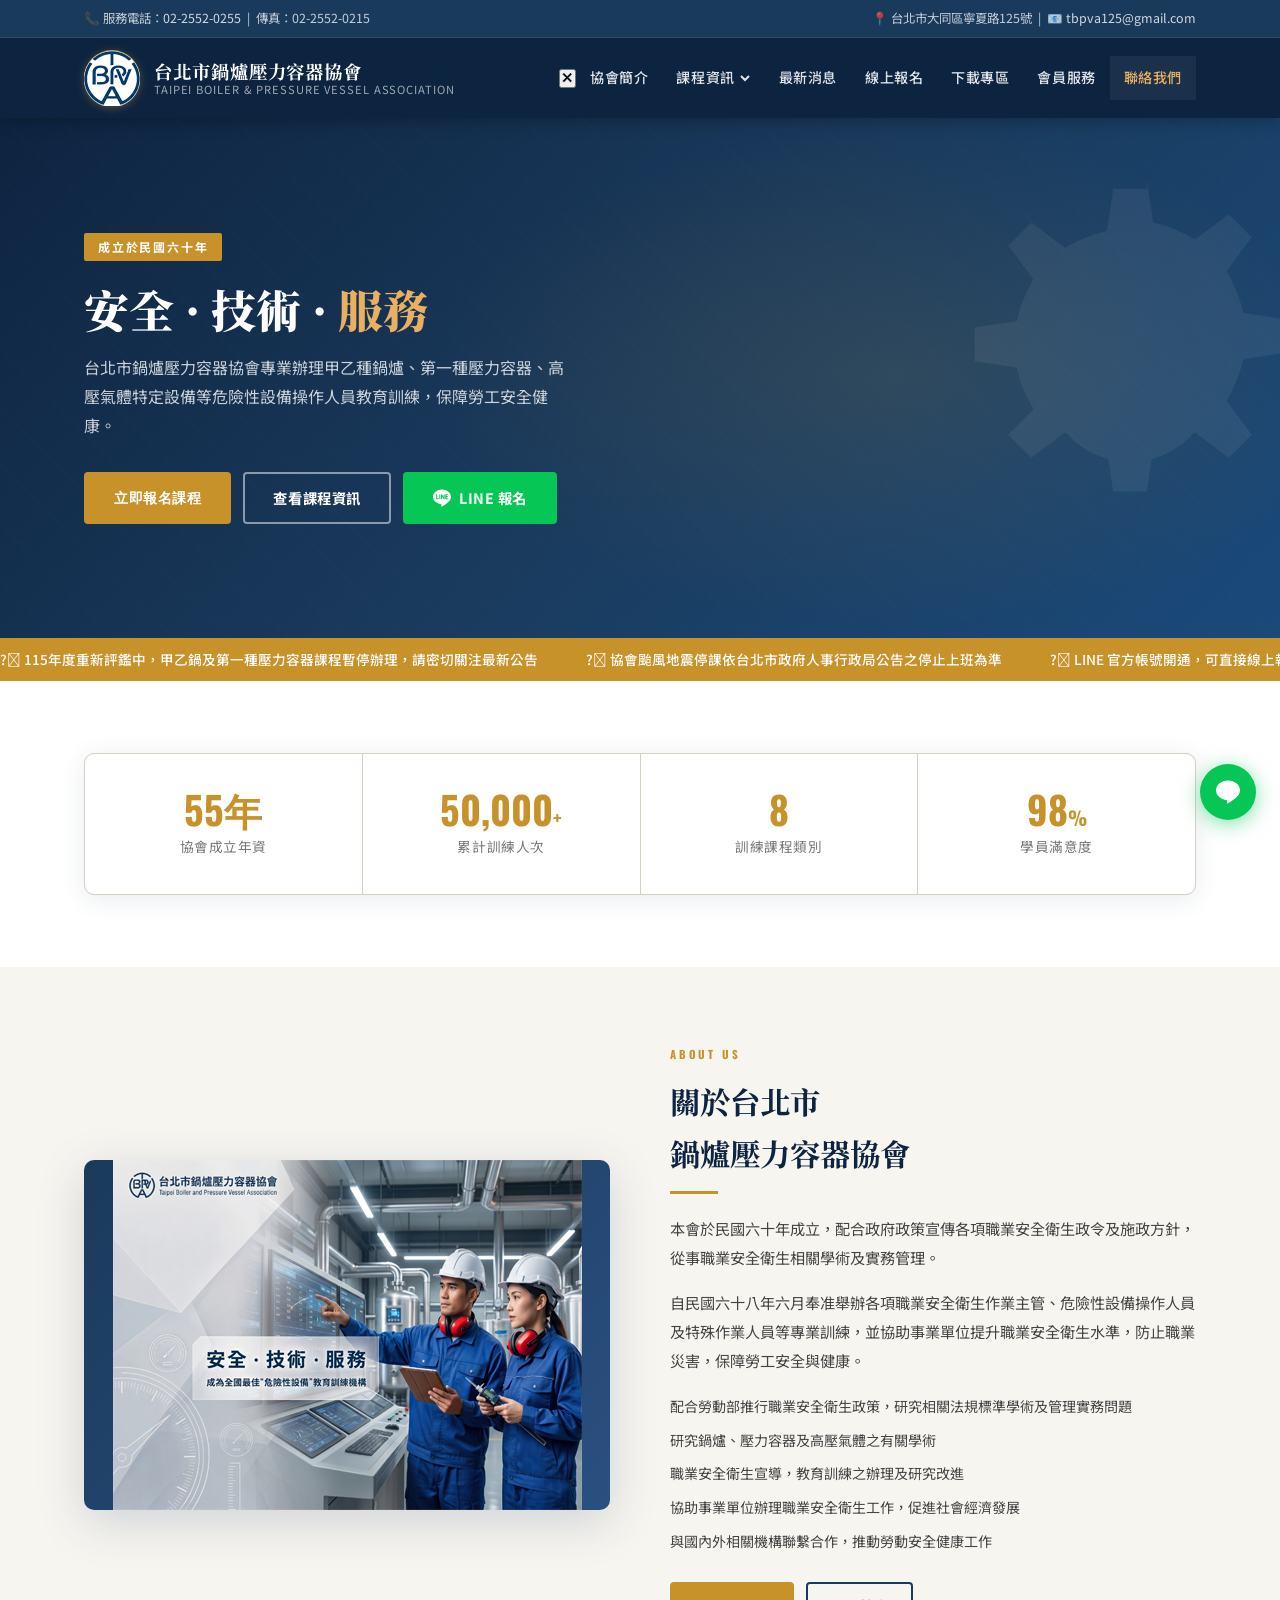
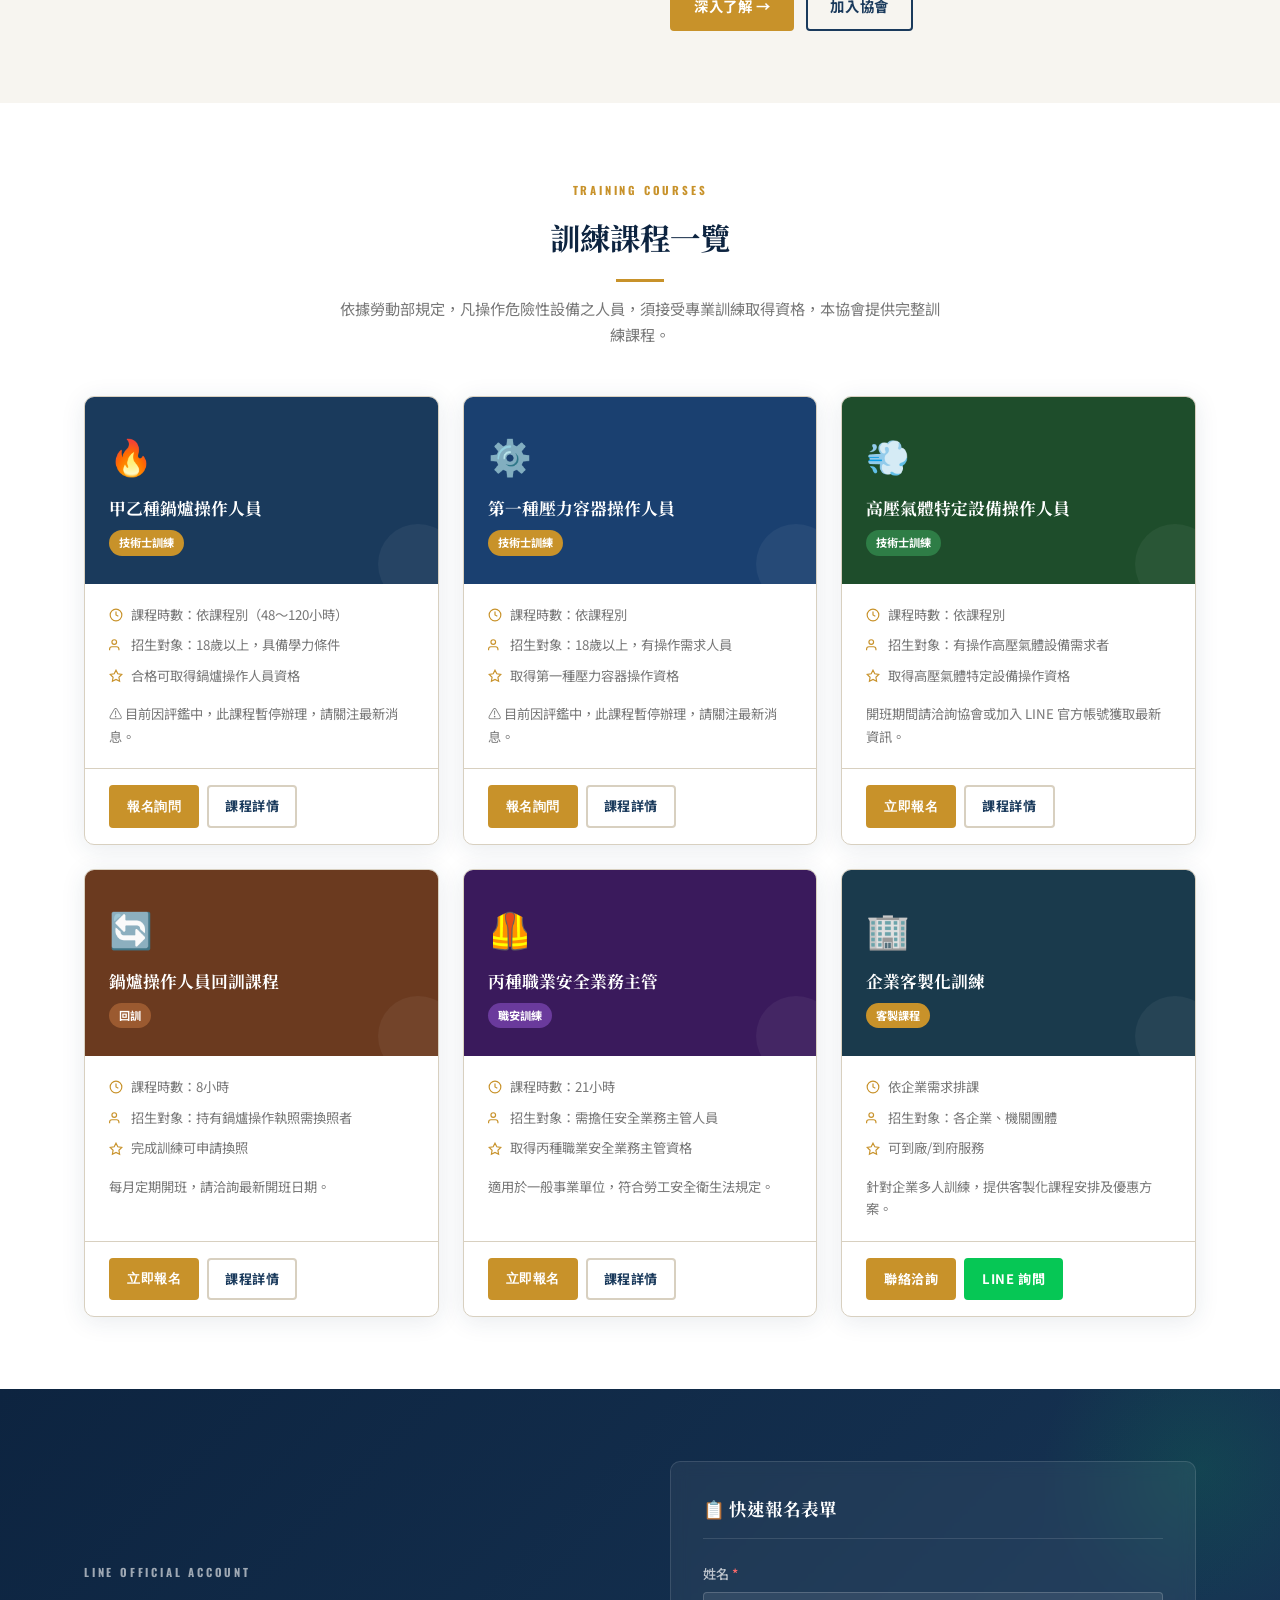
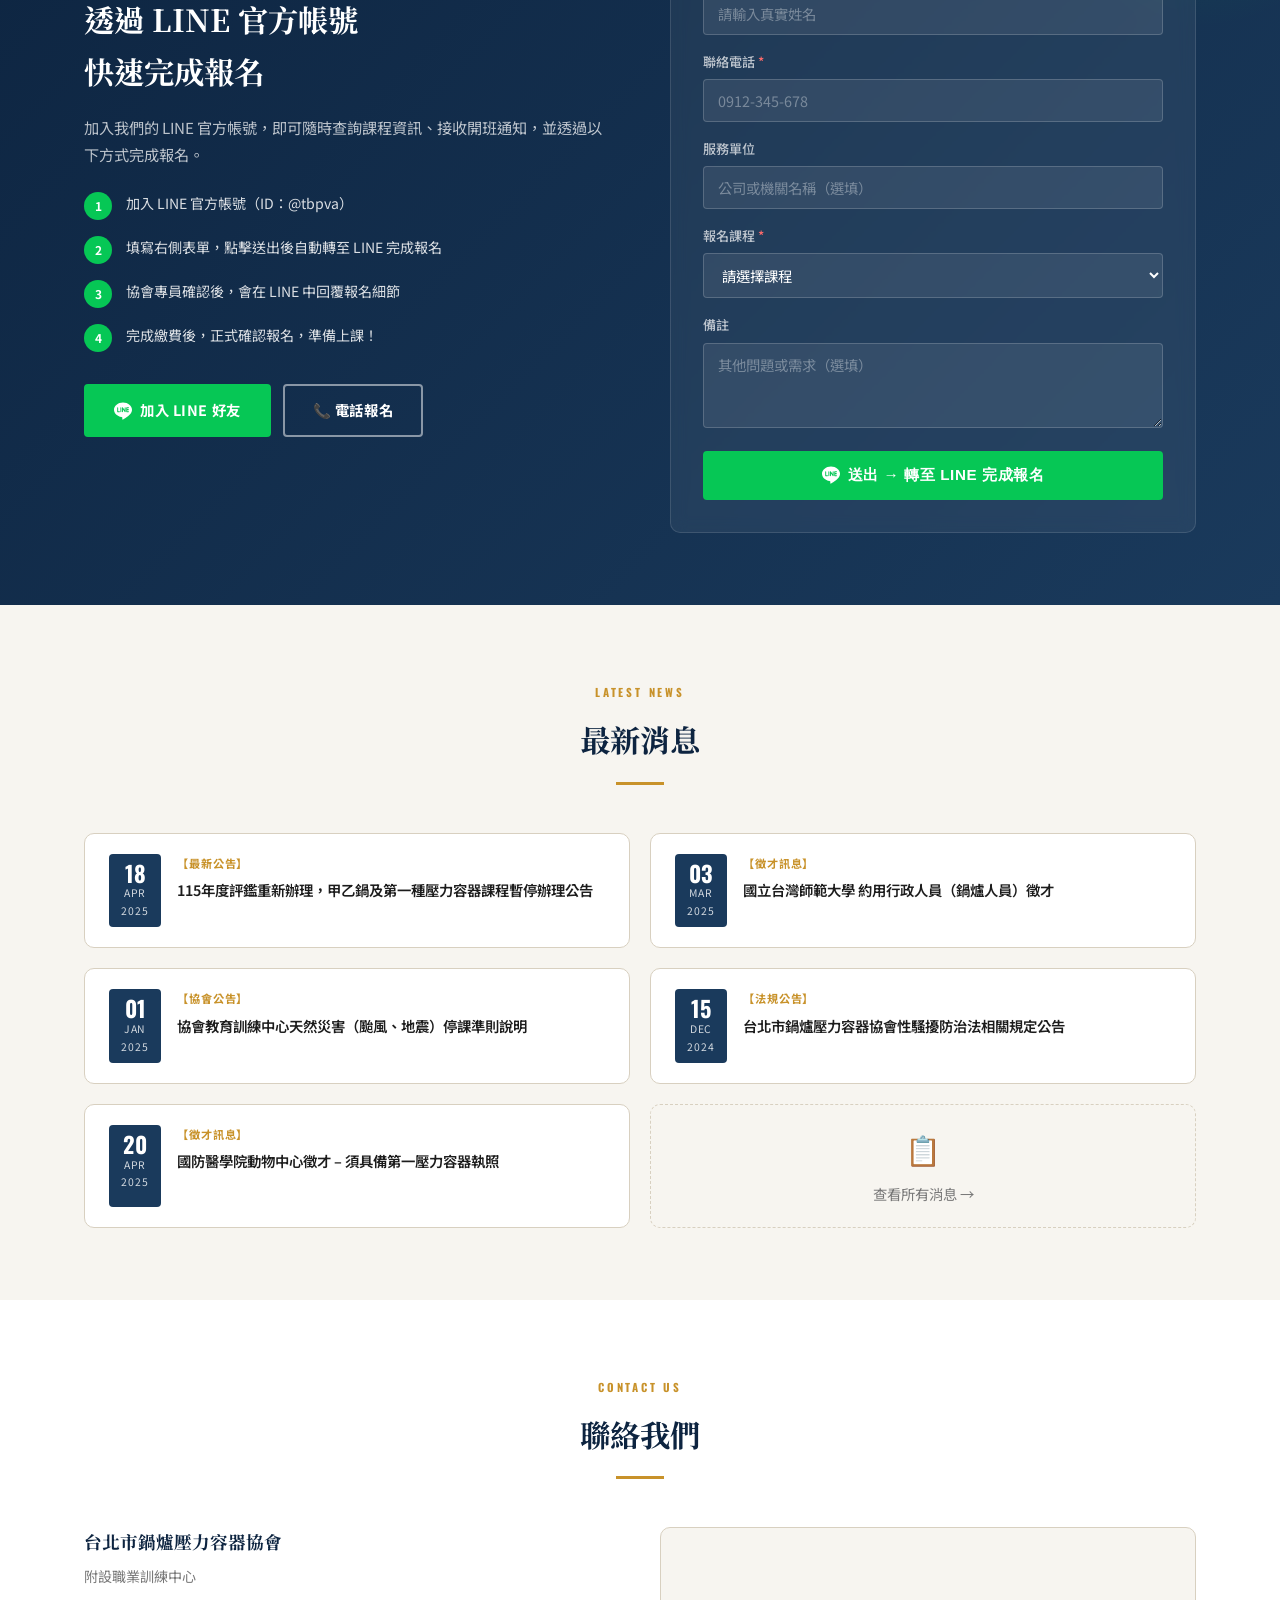
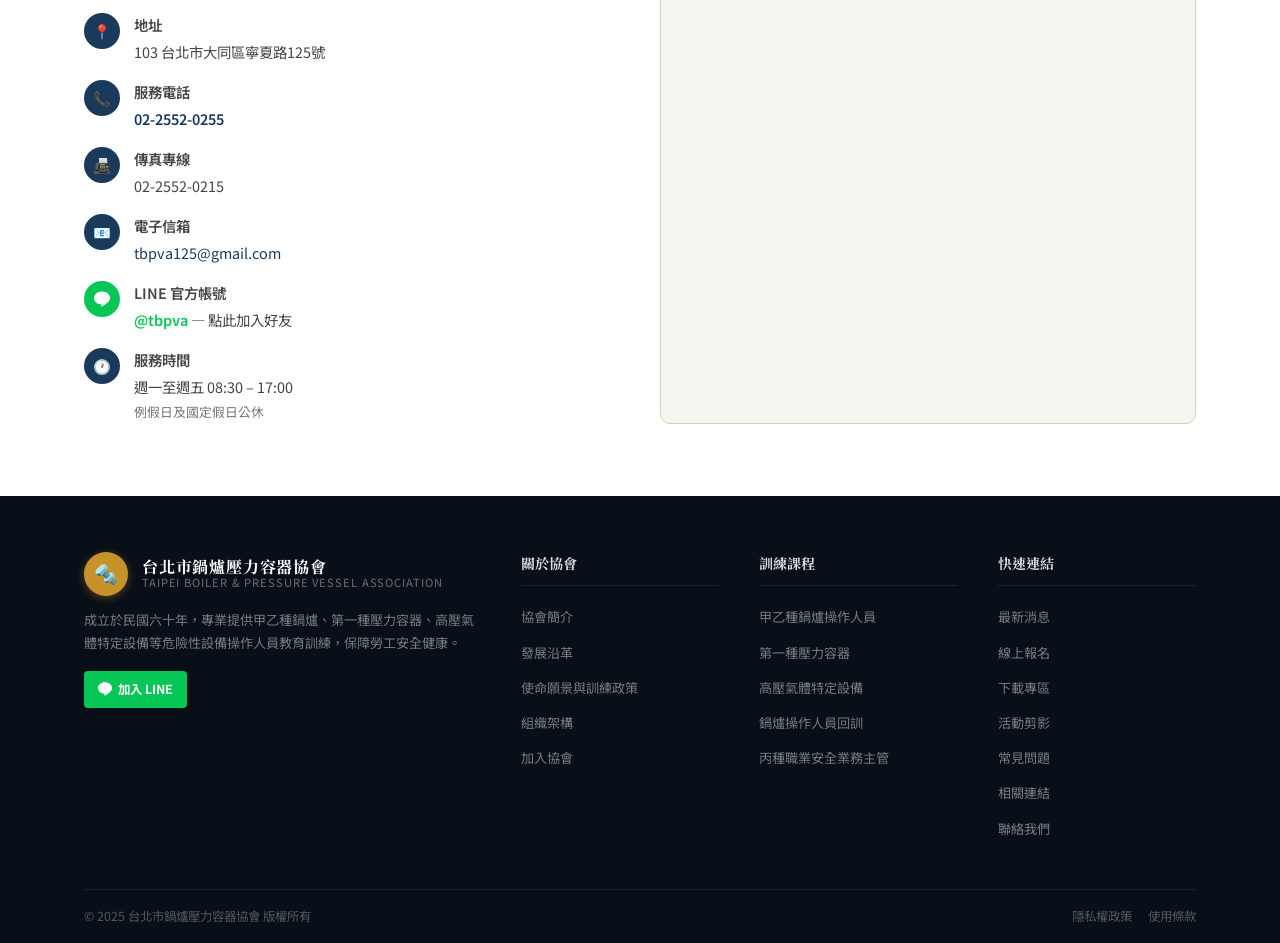
==== commit d1a3631e: "Add files via upload" ====
--- a/index.html
+++ b/index.html
@@ -1,707 +1,707 @@
-<!DOCTYPE html>
-<html lang="zh-TW">
-<head>
-  <meta charset="UTF-8" />
-  <meta name="viewport" content="width=device-width, initial-scale=1.0" />
-  <meta name="description" content="台北市鍋爐壓力容器協會 – 提供甲級鍋爐、第一種壓力容器、高壓氣體特定設備、鍋爐回訓與丙種職業安全業務主管教育訓練課程。" />
-  <meta name="keywords" content="鍋爐,壓力容器,高壓氣體,職業安全,教育訓練,台北" />
-  <title>台北市鍋爐壓力容器協會 – 安全 · 技術 · 服務</title>
-  <link rel="stylesheet" href="css/style.css" />
-  <!-- Open Graph -->
-  <meta property="og:title" content="台北市鍋爐壓力容器協會" />
-  <meta property="og:description" content="甲級鍋爐、第一種壓力容器、高壓氣體特定設備、鍋爐回訓與丙種職業安全業務主管教育訓練課程" />
-  <meta property="og:type" content="website" />
-</head>
-<body>
-
-<!-- ===== HEADER ===== -->
-<header class="site-header">
-  <div class="header-top">
-    <div class="container">
-      <div class="header-top-inner">
-        <span>📞 服務電話：<a href="tel:0225520255">02-2552-0255</a> &nbsp;|&nbsp; 傳真：02-2552-0215</span>
-        <span>📍 台北市大同區寧夏路125號 &nbsp;|&nbsp; 📧 <a href="mailto:tbpva125@gmail.com">tbpva125@gmail.com</a></span>
-      </div>
-    </div>
-  </div>
-
-  <div class="container">
-    <div class="header-main">
-      <a href="index.html" class="logo-block">
-        <div class="logo-icon">🔩</div>
-        <div class="logo-text">
-          <div class="org-name">台北市鍋爐壓力容器協會</div>
-          <div class="org-sub">TAIPEI BOILER &amp; PRESSURE VESSEL ASSOCIATION</div>
-        </div>
-      </a>
-
-      <button class="menu-toggle" id="menuToggle" aria-label="開啟選單">
-        <span></span><span></span><span></span>
-      </button>
-
-      <nav class="main-nav" id="mainNav">
-        <button class="nav-close" id="navClose" aria-label="關閉選單">✕</button>
-        <ul>
-          <li><a href="#about">協會簡介</a></li>
-          <li>
-            <a href="#courses">課程資訊
-              <svg viewBox="0 0 12 12" fill="none" stroke="currentColor" stroke-width="2"><path d="M2 4l4 4 4-4"/></svg>
-            </a>
-            <div class="dropdown">
-              <a href="pages/course-boiler.html">甲乙種鍋爐操作人員</a>
-              <a href="pages/course-pressure.html">第一種壓力容器</a>
-              <a href="pages/course-gas.html">高壓氣體特定設備</a>
-              <a href="pages/course-refresh.html">鍋爐回訓課程</a>
-              <a href="pages/course-safety.html">丙種職業安全業務主管</a>
-            </div>
-          </li>
-          <li><a href="#news">最新消息</a></li>
-          <li><a href="#register">線上報名</a></li>
-          <li><a href="pages/download.html">下載專區</a></li>
-          <li><a href="pages/member.html">會員服務</a></li>
-          <li><a href="#contact">聯絡我們</a></li>
-        </ul>
-      </nav>
-    </div>
-  </div>
-</header>
-
-<!-- ===== HERO ===== -->
-<section class="hero">
-  <svg class="hero-gear" viewBox="0 0 200 200" fill="white" xmlns="http://www.w3.org/2000/svg">
-    <path d="M100 60a40 40 0 100 80 40 40 0 000-80zm0 60a20 20 0 110-40 20 20 0 010 40z"/>
-    <path d="M108 10h-16l-3 20a72 72 0 00-20 8L53 26l-11 11 12 16a72 72 0 00-8 20l-20 3v16l20 3a72 72 0 008 20L42 127l11 11 16-12a72 72 0 0020 8l3 20h16l3-20a72 72 0 0020-8l16 12 11-11-12-16a72 72 0 008-20l20-3v-16l-20-3a72 72 0 00-8-20l12-16-11-11-16 12a72 72 0 00-20-8l-3-20z"/>
-  </svg>
-  <div class="container">
-    <div class="hero-content">
-      <div class="hero-badge">成立於民國六十年</div>
-      <h1>安全 · 技術 · <em>服務</em></h1>
-      <p>台北市鍋爐壓力容器協會專業辦理甲乙種鍋爐、第一種壓力容器、高壓氣體特定設備等危險性設備操作人員教育訓練，保障勞工安全健康。</p>
-      <div class="hero-buttons">
-        <button class="btn btn-primary" data-action="register" data-course="">立即報名課程</button>
-        <a href="#courses" class="btn btn-outline">查看課程資訊</a>
-        <a href="https://line.me/R/ti/p/@tbpva" target="_blank" class="btn btn-line">
-          <svg width="18" height="18" viewBox="0 0 24 24" fill="currentColor"><path d="M19.365 9.863c.349 0 .63.285.63.63 0 .344-.281.63-.63.63H17.61v1.125h1.755c.349 0 .63.283.63.63 0 .344-.281.628-.63.628H16.98c-.348 0-.63-.284-.63-.63V7.72c0-.346.282-.63.63-.63h2.385c.349 0 .63.284.63.63 0 .349-.281.63-.63.63H17.61v1.113h1.755zm-3.855 3.016c0 .27-.174.51-.432.596-.064.021-.133.031-.199.031-.211 0-.391-.09-.51-.25l-2.443-3.317v2.94c0 .349-.28.635-.631.635-.346 0-.63-.286-.63-.635V7.739c0-.27.173-.51.43-.595.06-.023.136-.033.194-.033.195 0 .375.104.495.254l2.462 3.33V7.72c0-.348.282-.629.629-.629.345 0 .63.281.63.629v5.159zm-5.741 0c0 .349-.282.635-.631.635-.345 0-.627-.286-.627-.635V7.72c0-.348.282-.629.627-.629.349 0 .631.281.631.629v5.159zm-2.466.629H4.917c-.345 0-.63-.284-.63-.629V7.72c0-.348.285-.629.63-.629.348 0 .63.281.63.629v4.533h1.756c.348 0 .629.285.629.630 0 .344-.281.629-.629.629M24 10.314C24 4.943 18.615.572 12 .572S0 4.943 0 10.314c0 4.811 4.27 8.842 10.035 9.608.391.082.923.258 1.058.59.12.301.079.766.038 1.08l-.164 1.02c-.045.301-.24 1.186 1.049.645 1.291-.539 6.916-4.078 9.436-6.975C23.176 14.393 24 12.458 24 10.314"/></svg>
-          LINE 報名
-        </a>
-      </div>
-    </div>
-  </div>
-</section>
-
-<!-- ===== MARQUEE ===== -->
-<div class="marquee-bar">
-  <div class="marquee-inner">
-    <span>115年度重新評鑑中，甲乙鍋及第一種壓力容器課程暫停辦理，請密切關注最新公告</span>
-    <span>協會颱風地震停課依台北市政府人事行政局公告之停止上班為準</span>
-    <span>LINE 官方帳號開通，可直接線上報名各項課程，歡迎加入好友</span>
-    <span>115年度重新評鑑中，甲乙鍋及第一種壓力容器課程暫停辦理，請密切關注最新公告</span>
-    <span>協會颱風地震停課依台北市政府人事行政局公告之停止上班為準</span>
-    <span>LINE 官方帳號開通，可直接線上報名各項課程，歡迎加入好友</span>
-  </div>
-</div>
-
-<!-- ===== STATS ===== -->
-<section class="section">
-  <div class="container">
-    <div class="stats-grid">
-      <div class="stat-item">
-        <div class="stat-num"><span data-target="55">0</span><span style="color:var(--accent)">年</span></div>
-        <div class="stat-label">協會成立年資</div>
-      </div>
-      <div class="stat-item">
-        <div class="stat-num"><span data-target="50000">0</span><span style="color:var(--accent);font-size:1.2rem">+</span></div>
-        <div class="stat-label">累計訓練人次</div>
-      </div>
-      <div class="stat-item">
-        <div class="stat-num"><span data-target="8">0</span></div>
-        <div class="stat-label">訓練課程類別</div>
-      </div>
-      <div class="stat-item">
-        <div class="stat-num"><span data-target="98">0</span><span style="color:var(--accent);font-size:1.2rem">%</span></div>
-        <div class="stat-label">學員滿意度</div>
-      </div>
-    </div>
-  </div>
-</section>
-
-<!-- ===== ABOUT ===== -->
-<section id="about" class="section section-alt">
-  <div class="container">
-    <div class="about-grid">
-      <div class="about-image">
-        <div class="about-image-placeholder">
-          🏭
-        </div>
-      </div>
-      <div class="about-content">
-        <div class="section-label">About Us</div>
-        <h2 class="section-title">關於台北市<br/>鍋爐壓力容器協會</h2>
-        <div class="divider" style="margin: 0 0 20px;"></div>
-        <p style="color:var(--text-mid);font-size:0.95rem;margin-bottom:16px;line-height:1.9;">
-          本會於民國六十年成立，配合政府政策宣傳各項職業安全衛生政令及施政方針，從事職業安全衛生相關學術及實務管理。
-        </p>
-        <p style="color:var(--text-mid);font-size:0.95rem;margin-bottom:20px;line-height:1.9;">
-          自民國六十八年六月奉准舉辦各項職業安全衛生作業主管、危險性設備操作人員及特殊作業人員等專業訓練，並協助事業單位提升職業安全衛生水準，防止職業災害，保障勞工安全與健康。
-        </p>
-        <div class="mission-list">
-          <div class="mission-item">配合勞動部推行職業安全衛生政策，研究相關法規標準學術及管理實務問題</div>
-          <div class="mission-item">研究鍋爐、壓力容器及高壓氣體之有關學術</div>
-          <div class="mission-item">職業安全衛生宣導，教育訓練之辦理及研究改進</div>
-          <div class="mission-item">協助事業單位辦理職業安全衛生工作，促進社會經濟發展</div>
-          <div class="mission-item">與國內外相關機構聯繫合作，推動勞動安全健康工作</div>
-        </div>
-        <div style="margin-top:28px;display:flex;gap:12px;flex-wrap:wrap;">
-          <a href="pages/about.html" class="btn btn-primary" style="padding:10px 22px;">深入了解 →</a>
-          <a href="pages/member.html" class="btn btn-outline" style="padding:10px 22px;color:var(--primary);border-color:var(--primary);">加入協會</a>
-        </div>
-      </div>
-    </div>
-  </div>
-</section>
-
-<!-- ===== COURSES ===== -->
-<section id="courses" class="section">
-  <div class="container">
-    <div class="section-header">
-      <div class="section-label">Training Courses</div>
-      <h2 class="section-title">訓練課程一覽</h2>
-      <div class="divider"></div>
-      <p class="section-desc" style="margin-top:14px;">依據勞動部規定，凡操作危險性設備之人員，須接受專業訓練取得資格，本協會提供完整訓練課程。</p>
-    </div>
-
-    <div class="courses-grid">
-      <!-- 甲乙種鍋爐 -->
-      <div class="course-card">
-        <div class="course-card-top">
-          <div class="course-icon">🔥</div>
-          <h3>甲乙種鍋爐操作人員</h3>
-          <span class="course-badge">技術士訓練</span>
-        </div>
-        <div class="course-card-body">
-          <div class="course-meta">
-            <svg width="14" height="14" viewBox="0 0 24 24" fill="none" stroke="currentColor" stroke-width="2"><circle cx="12" cy="12" r="10"/><path d="M12 6v6l4 2"/></svg>
-            課程時數：依課程別（48～120小時）
-          </div>
-          <div class="course-meta">
-            <svg width="14" height="14" viewBox="0 0 24 24" fill="none" stroke="currentColor" stroke-width="2"><path d="M17 21v-2a4 4 0 00-4-4H5a4 4 0 00-4 4v2"/><circle cx="9" cy="7" r="4"/></svg>
-            招生對象：18歲以上，具備學力條件
-          </div>
-          <div class="course-meta">
-            <svg width="14" height="14" viewBox="0 0 24 24" fill="none" stroke="currentColor" stroke-width="2"><path d="M12 2l3.09 6.26L22 9.27l-5 4.87 1.18 6.88L12 17.77l-6.18 3.25L7 14.14 2 9.27l6.91-1.01L12 2z"/></svg>
-            合格可取得鍋爐操作人員資格
-          </div>
-          <p style="font-size:0.83rem;color:var(--text-light);margin-top:8px;">⚠️ 目前因評鑑中，此課程暫停辦理，請關注最新消息。</p>
-        </div>
-        <div class="course-card-footer">
-          <button class="btn btn-primary" style="padding:8px 16px;font-size:0.82rem;" data-action="register" data-course="甲乙種鍋爐">報名詢問</button>
-          <a href="pages/course-boiler.html" class="btn btn-outline" style="padding:8px 16px;font-size:0.82rem;color:var(--primary);border-color:var(--border);">課程詳情</a>
-        </div>
-      </div>
-
-      <!-- 第一種壓力容器 -->
-      <div class="course-card">
-        <div class="course-card-top" style="background:#1a4070;">
-          <div class="course-icon">⚙️</div>
-          <h3>第一種壓力容器操作人員</h3>
-          <span class="course-badge">技術士訓練</span>
-        </div>
-        <div class="course-card-body">
-          <div class="course-meta">
-            <svg width="14" height="14" viewBox="0 0 24 24" fill="none" stroke="currentColor" stroke-width="2"><circle cx="12" cy="12" r="10"/><path d="M12 6v6l4 2"/></svg>
-            課程時數：依課程別
-          </div>
-          <div class="course-meta">
-            <svg width="14" height="14" viewBox="0 0 24 24" fill="none" stroke="currentColor" stroke-width="2"><path d="M17 21v-2a4 4 0 00-4-4H5a4 4 0 00-4 4v2"/><circle cx="9" cy="7" r="4"/></svg>
-            招生對象：18歲以上，有操作需求人員
-          </div>
-          <div class="course-meta">
-            <svg width="14" height="14" viewBox="0 0 24 24" fill="none" stroke="currentColor" stroke-width="2"><path d="M12 2l3.09 6.26L22 9.27l-5 4.87 1.18 6.88L12 17.77l-6.18 3.25L7 14.14 2 9.27l6.91-1.01L12 2z"/></svg>
-            取得第一種壓力容器操作資格
-          </div>
-          <p style="font-size:0.83rem;color:var(--text-light);margin-top:8px;">⚠️ 目前因評鑑中，此課程暫停辦理，請關注最新消息。</p>
-        </div>
-        <div class="course-card-footer">
-          <button class="btn btn-primary" style="padding:8px 16px;font-size:0.82rem;" data-action="register" data-course="第一種壓力容器">報名詢問</button>
-          <a href="pages/course-pressure.html" class="btn btn-outline" style="padding:8px 16px;font-size:0.82rem;color:var(--primary);border-color:var(--border);">課程詳情</a>
-        </div>
-      </div>
-
-      <!-- 高壓氣體 -->
-      <div class="course-card">
-        <div class="course-card-top" style="background:#1e4d2b;">
-          <div class="course-icon">💨</div>
-          <h3>高壓氣體特定設備操作人員</h3>
-          <span class="course-badge" style="background:#2e7d46;">技術士訓練</span>
-        </div>
-        <div class="course-card-body">
-          <div class="course-meta">
-            <svg width="14" height="14" viewBox="0 0 24 24" fill="none" stroke="currentColor" stroke-width="2"><circle cx="12" cy="12" r="10"/><path d="M12 6v6l4 2"/></svg>
-            課程時數：依課程別
-          </div>
-          <div class="course-meta">
-            <svg width="14" height="14" viewBox="0 0 24 24" fill="none" stroke="currentColor" stroke-width="2"><path d="M17 21v-2a4 4 0 00-4-4H5a4 4 0 00-4 4v2"/><circle cx="9" cy="7" r="4"/></svg>
-            招生對象：有操作高壓氣體設備需求者
-          </div>
-          <div class="course-meta">
-            <svg width="14" height="14" viewBox="0 0 24 24" fill="none" stroke="currentColor" stroke-width="2"><path d="M12 2l3.09 6.26L22 9.27l-5 4.87 1.18 6.88L12 17.77l-6.18 3.25L7 14.14 2 9.27l6.91-1.01L12 2z"/></svg>
-            取得高壓氣體特定設備操作資格
-          </div>
-          <p style="font-size:0.83rem;color:var(--text-light);margin-top:8px;">開班期間請洽詢協會或加入 LINE 官方帳號獲取最新資訊。</p>
-        </div>
-        <div class="course-card-footer">
-          <button class="btn btn-primary" style="padding:8px 16px;font-size:0.82rem;" data-action="register" data-course="高壓氣體特定設備">立即報名</button>
-          <a href="pages/course-gas.html" class="btn btn-outline" style="padding:8px 16px;font-size:0.82rem;color:var(--primary);border-color:var(--border);">課程詳情</a>
-        </div>
-      </div>
-
-      <!-- 鍋爐回訓 -->
-      <div class="course-card">
-        <div class="course-card-top" style="background:#6b3a1f;">
-          <div class="course-icon">🔄</div>
-          <h3>鍋爐操作人員回訓課程</h3>
-          <span class="course-badge" style="background:#9b5a30;">回訓</span>
-        </div>
-        <div class="course-card-body">
-          <div class="course-meta">
-            <svg width="14" height="14" viewBox="0 0 24 24" fill="none" stroke="currentColor" stroke-width="2"><circle cx="12" cy="12" r="10"/><path d="M12 6v6l4 2"/></svg>
-            課程時數：8小時
-          </div>
-          <div class="course-meta">
-            <svg width="14" height="14" viewBox="0 0 24 24" fill="none" stroke="currentColor" stroke-width="2"><path d="M17 21v-2a4 4 0 00-4-4H5a4 4 0 00-4 4v2"/><circle cx="9" cy="7" r="4"/></svg>
-            招生對象：持有鍋爐操作執照需換照者
-          </div>
-          <div class="course-meta">
-            <svg width="14" height="14" viewBox="0 0 24 24" fill="none" stroke="currentColor" stroke-width="2"><path d="M12 2l3.09 6.26L22 9.27l-5 4.87 1.18 6.88L12 17.77l-6.18 3.25L7 14.14 2 9.27l6.91-1.01L12 2z"/></svg>
-            完成訓練可申請換照
-          </div>
-          <p style="font-size:0.83rem;color:var(--text-light);margin-top:8px;">每月定期開班，請洽詢最新開班日期。</p>
-        </div>
-        <div class="course-card-footer">
-          <button class="btn btn-primary" style="padding:8px 16px;font-size:0.82rem;" data-action="register" data-course="鍋爐回訓">立即報名</button>
-          <a href="pages/course-refresh.html" class="btn btn-outline" style="padding:8px 16px;font-size:0.82rem;color:var(--primary);border-color:var(--border);">課程詳情</a>
-        </div>
-      </div>
-
-      <!-- 丙種職業安全 -->
-      <div class="course-card">
-        <div class="course-card-top" style="background:#3a1a5c;">
-          <div class="course-icon">🦺</div>
-          <h3>丙種職業安全業務主管</h3>
-          <span class="course-badge" style="background:#6a3a9c;">職安訓練</span>
-        </div>
-        <div class="course-card-body">
-          <div class="course-meta">
-            <svg width="14" height="14" viewBox="0 0 24 24" fill="none" stroke="currentColor" stroke-width="2"><circle cx="12" cy="12" r="10"/><path d="M12 6v6l4 2"/></svg>
-            課程時數：21小時
-          </div>
-          <div class="course-meta">
-            <svg width="14" height="14" viewBox="0 0 24 24" fill="none" stroke="currentColor" stroke-width="2"><path d="M17 21v-2a4 4 0 00-4-4H5a4 4 0 00-4 4v2"/><circle cx="9" cy="7" r="4"/></svg>
-            招生對象：需擔任安全業務主管人員
-          </div>
-          <div class="course-meta">
-            <svg width="14" height="14" viewBox="0 0 24 24" fill="none" stroke="currentColor" stroke-width="2"><path d="M12 2l3.09 6.26L22 9.27l-5 4.87 1.18 6.88L12 17.77l-6.18 3.25L7 14.14 2 9.27l6.91-1.01L12 2z"/></svg>
-            取得丙種職業安全業務主管資格
-          </div>
-          <p style="font-size:0.83rem;color:var(--text-light);margin-top:8px;">適用於一般事業單位，符合勞工安全衛生法規定。</p>
-        </div>
-        <div class="course-card-footer">
-          <button class="btn btn-primary" style="padding:8px 16px;font-size:0.82rem;" data-action="register" data-course="丙種職業安全業務主管">立即報名</button>
-          <a href="pages/course-safety.html" class="btn btn-outline" style="padding:8px 16px;font-size:0.82rem;color:var(--primary);border-color:var(--border);">課程詳情</a>
-        </div>
-      </div>
-
-      <!-- 企業客製 -->
-      <div class="course-card">
-        <div class="course-card-top" style="background:#1a3a4c;">
-          <div class="course-icon">🏢</div>
-          <h3>企業客製化訓練</h3>
-          <span class="course-badge" style="background:var(--accent);">客製課程</span>
-        </div>
-        <div class="course-card-body">
-          <div class="course-meta">
-            <svg width="14" height="14" viewBox="0 0 24 24" fill="none" stroke="currentColor" stroke-width="2"><circle cx="12" cy="12" r="10"/><path d="M12 6v6l4 2"/></svg>
-            依企業需求排課
-          </div>
-          <div class="course-meta">
-            <svg width="14" height="14" viewBox="0 0 24 24" fill="none" stroke="currentColor" stroke-width="2"><path d="M17 21v-2a4 4 0 00-4-4H5a4 4 0 00-4 4v2"/><circle cx="9" cy="7" r="4"/></svg>
-            招生對象：各企業、機關團體
-          </div>
-          <div class="course-meta">
-            <svg width="14" height="14" viewBox="0 0 24 24" fill="none" stroke="currentColor" stroke-width="2"><path d="M12 2l3.09 6.26L22 9.27l-5 4.87 1.18 6.88L12 17.77l-6.18 3.25L7 14.14 2 9.27l6.91-1.01L12 2z"/></svg>
-            可到廠/到府服務
-          </div>
-          <p style="font-size:0.83rem;color:var(--text-light);margin-top:8px;">針對企業多人訓練，提供客製化課程安排及優惠方案。</p>
-        </div>
-        <div class="course-card-footer">
-          <a href="#contact" class="btn btn-primary" style="padding:8px 16px;font-size:0.82rem;">聯絡洽詢</a>
-          <a href="https://line.me/R/ti/p/@tbpva" target="_blank" class="btn btn-line" style="padding:8px 16px;font-size:0.82rem;">LINE 詢問</a>
-        </div>
-      </div>
-    </div>
-  </div>
-</section>
-
-<!-- ===== LINE REGISTRATION ===== -->
-<section id="register" class="line-section">
-  <div class="container">
-    <div class="line-inner">
-      <div class="line-content">
-        <div class="section-label" style="color:rgba(255,255,255,0.6);">LINE Official Account</div>
-        <h2>透過 LINE 官方帳號<br/>快速完成報名</h2>
-        <p>加入我們的 LINE 官方帳號，即可隨時查詢課程資訊、接收開班通知，並透過以下方式完成報名。</p>
-        <div class="line-steps">
-          <div class="line-step">
-            <div class="line-step-num">1</div>
-            <div>加入 LINE 官方帳號（ID：@tbpva）</div>
-          </div>
-          <div class="line-step">
-            <div class="line-step-num">2</div>
-            <div>填寫右側表單，點擊送出後自動轉至 LINE 完成報名</div>
-          </div>
-          <div class="line-step">
-            <div class="line-step-num">3</div>
-            <div>協會專員確認後，會在 LINE 中回覆報名細節</div>
-          </div>
-          <div class="line-step">
-            <div class="line-step-num">4</div>
-            <div>完成繳費後，正式確認報名，準備上課！</div>
-          </div>
-        </div>
-        <div style="display:flex;gap:12px;flex-wrap:wrap;">
-          <a href="https://line.me/R/ti/p/@tbpva" target="_blank" class="btn btn-line">
-            <svg width="18" height="18" viewBox="0 0 24 24" fill="currentColor"><path d="M19.365 9.863c.349 0 .63.285.63.63 0 .344-.281.63-.63.63H17.61v1.125h1.755c.349 0 .63.283.63.63 0 .344-.281.628-.63.628H16.98c-.348 0-.63-.284-.63-.63V7.72c0-.346.282-.63.63-.63h2.385c.349 0 .63.284.63.63 0 .349-.281.63-.63.63H17.61v1.113h1.755zm-3.855 3.016c0 .27-.174.51-.432.596-.064.021-.133.031-.199.031-.211 0-.391-.09-.51-.25l-2.443-3.317v2.94c0 .349-.28.635-.631.635-.346 0-.63-.286-.63-.635V7.739c0-.27.173-.51.43-.595.06-.023.136-.033.194-.033.195 0 .375.104.495.254l2.462 3.33V7.72c0-.348.282-.629.629-.629.345 0 .63.281.63.629v5.159zm-5.741 0c0 .349-.282.635-.631.635-.345 0-.627-.286-.627-.635V7.72c0-.348.282-.629.627-.629.349 0 .631.281.631.629v5.159zm-2.466.629H4.917c-.345 0-.63-.284-.63-.629V7.72c0-.348.285-.629.63-.629.348 0 .63.281.63.629v4.533h1.756c.348 0 .629.285.629.630 0 .344-.281.629-.629.629M24 10.314C24 4.943 18.615.572 12 .572S0 4.943 0 10.314c0 4.811 4.27 8.842 10.035 9.608.391.082.923.258 1.058.59.12.301.079.766.038 1.08l-.164 1.02c-.045.301-.24 1.186 1.049.645 1.291-.539 6.916-4.078 9.436-6.975C23.176 14.393 24 12.458 24 10.314"/></svg>
-            加入 LINE 好友
-          </a>
-          <a href="tel:0225520255" class="btn btn-outline">📞 電話報名</a>
-        </div>
-      </div>
-
-      <div class="line-form-box">
-        <h3>📋 快速報名表單</h3>
-        <form id="quickRegForm" novalidate>
-          <div class="form-group">
-            <label for="qName">姓名 <span style="color:#ff6b6b;">*</span></label>
-            <input type="text" id="qName" placeholder="請輸入真實姓名" required />
-          </div>
-          <div class="form-group">
-            <label for="qPhone">聯絡電話 <span style="color:#ff6b6b;">*</span></label>
-            <input type="tel" id="qPhone" placeholder="0912-345-678" required />
-          </div>
-          <div class="form-group">
-            <label for="qCompany">服務單位</label>
-            <input type="text" id="qCompany" placeholder="公司或機關名稱（選填）" />
-          </div>
-          <div class="form-group">
-            <label for="qCourse">報名課程 <span style="color:#ff6b6b;">*</span></label>
-            <select id="qCourse" required>
-              <option value="">請選擇課程</option>
-              <option value="boiler">甲乙種鍋爐操作人員（評鑑中暫停）</option>
-              <option value="pressure">第一種壓力容器操作人員（評鑑中暫停）</option>
-              <option value="gas">高壓氣體特定設備操作人員</option>
-              <option value="refresh">鍋爐操作人員回訓課程</option>
-              <option value="safety">丙種職業安全業務主管</option>
-              <option value="enterprise">企業客製化訓練（洽詢）</option>
-            </select>
-          </div>
-          <div class="form-group">
-            <label for="qNote">備註</label>
-            <textarea id="qNote" placeholder="其他問題或需求（選填）" rows="3"></textarea>
-          </div>
-          <button type="submit" class="btn btn-line" style="width:100%;justify-content:center;font-size:0.95rem;">
-            <svg width="18" height="18" viewBox="0 0 24 24" fill="currentColor"><path d="M19.365 9.863c.349 0 .63.285.63.63 0 .344-.281.63-.63.63H17.61v1.125h1.755c.349 0 .63.283.63.63 0 .344-.281.628-.63.628H16.98c-.348 0-.63-.284-.63-.63V7.72c0-.346.282-.63.63-.63h2.385c.349 0 .63.284.63.63 0 .349-.281.63-.63.63H17.61v1.113h1.755zm-3.855 3.016c0 .27-.174.51-.432.596-.064.021-.133.031-.199.031-.211 0-.391-.09-.51-.25l-2.443-3.317v2.94c0 .349-.28.635-.631.635-.346 0-.63-.286-.63-.635V7.739c0-.27.173-.51.43-.595.06-.023.136-.033.194-.033.195 0 .375.104.495.254l2.462 3.33V7.72c0-.348.282-.629.629-.629.345 0 .63.281.63.629v5.159zm-5.741 0c0 .349-.282.635-.631.635-.345 0-.627-.286-.627-.635V7.72c0-.348.282-.629.627-.629.349 0 .631.281.631.629v5.159zm-2.466.629H4.917c-.345 0-.63-.284-.63-.629V7.72c0-.348.285-.629.63-.629.348 0 .63.281.63.629v4.533h1.756c.348 0 .629.285.629.630 0 .344-.281.629-.629.629M24 10.314C24 4.943 18.615.572 12 .572S0 4.943 0 10.314c0 4.811 4.27 8.842 10.035 9.608.391.082.923.258 1.058.59.12.301.079.766.038 1.08l-.164 1.02c-.045.301-.24 1.186 1.049.645 1.291-.539 6.916-4.078 9.436-6.975C23.176 14.393 24 12.458 24 10.314"/></svg>
-            送出 → 轉至 LINE 完成報名
-          </button>
-        </form>
-      </div>
-    </div>
-  </div>
-</section>
-
-<!-- ===== NEWS ===== -->
-<section id="news" class="section section-alt">
-  <div class="container">
-    <div class="section-header">
-      <div class="section-label">Latest News</div>
-      <h2 class="section-title">最新消息</h2>
-      <div class="divider"></div>
-    </div>
-
-    <div class="news-grid">
-      <a href="pages/news-detail.html" class="news-card">
-        <div class="news-date-block">
-          <div class="day">18</div>
-          <div class="month">APR 2025</div>
-        </div>
-        <div class="news-body">
-          <div class="news-tag">【最新公告】</div>
-          <div class="news-title">115年度評鑑重新辦理，甲乙鍋及第一種壓力容器課程暫停辦理公告</div>
-        </div>
-      </a>
-
-      <a href="pages/news-detail.html" class="news-card">
-        <div class="news-date-block">
-          <div class="day">03</div>
-          <div class="month">MAR 2025</div>
-        </div>
-        <div class="news-body">
-          <div class="news-tag">【徵才訊息】</div>
-          <div class="news-title">國立台灣師範大學 約用行政人員（鍋爐人員）徵才</div>
-        </div>
-      </a>
-
-      <a href="pages/news-detail.html" class="news-card">
-        <div class="news-date-block">
-          <div class="day">01</div>
-          <div class="month">JAN 2025</div>
-        </div>
-        <div class="news-body">
-          <div class="news-tag">【協會公告】</div>
-          <div class="news-title">協會教育訓練中心天然災害（颱風、地震）停課準則說明</div>
-        </div>
-      </a>
-
-      <a href="pages/news-detail.html" class="news-card">
-        <div class="news-date-block">
-          <div class="day">15</div>
-          <div class="month">DEC 2024</div>
-        </div>
-        <div class="news-body">
-          <div class="news-tag">【法規公告】</div>
-          <div class="news-title">台北市鍋爐壓力容器協會性騷擾防治法相關規定公告</div>
-        </div>
-      </a>
-
-      <a href="pages/news-detail.html" class="news-card">
-        <div class="news-date-block">
-          <div class="day">20</div>
-          <div class="month">APR 2025</div>
-        </div>
-        <div class="news-body">
-          <div class="news-tag">【徵才訊息】</div>
-          <div class="news-title">國防醫學院動物中心徵才 – 須具備第一壓力容器執照</div>
-        </div>
-      </a>
-
-      <a href="pages/news.html" class="news-card" style="align-items:center;justify-content:center;border-style:dashed;background:transparent;">
-        <div style="text-align:center;color:var(--text-light);font-size:0.9rem;">
-          <div style="font-size:1.8rem;margin-bottom:8px;">📋</div>
-          查看所有消息 →
-        </div>
-      </a>
-    </div>
-  </div>
-</section>
-
-<!-- ===== CONTACT ===== -->
-<section id="contact" class="section">
-  <div class="container">
-    <div class="section-header">
-      <div class="section-label">Contact Us</div>
-      <h2 class="section-title">聯絡我們</h2>
-      <div class="divider"></div>
-    </div>
-
-    <div class="contact-grid">
-      <div>
-        <h3 style="font-family:'Noto Serif TC',serif;font-size:1.1rem;color:var(--primary-dark);margin-bottom:8px;">台北市鍋爐壓力容器協會</h3>
-        <p style="font-size:0.88rem;color:var(--text-light);margin-bottom:4px;">附設職業訓練中心</p>
-        <div class="contact-info-list">
-          <div class="contact-info-item">
-            <div class="contact-info-item-icon">📍</div>
-            <div>
-              <div style="font-weight:600;margin-bottom:2px;">地址</div>
-              103 台北市大同區寧夏路125號
-            </div>
-          </div>
-          <div class="contact-info-item">
-            <div class="contact-info-item-icon">📞</div>
-            <div>
-              <div style="font-weight:600;margin-bottom:2px;">服務電話</div>
-              <a href="tel:0225520255" style="color:var(--primary);font-weight:600;">02-2552-0255</a>
-            </div>
-          </div>
-          <div class="contact-info-item">
-            <div class="contact-info-item-icon">📠</div>
-            <div>
-              <div style="font-weight:600;margin-bottom:2px;">傳真專線</div>
-              02-2552-0215
-            </div>
-          </div>
-          <div class="contact-info-item">
-            <div class="contact-info-item-icon">📧</div>
-            <div>
-              <div style="font-weight:600;margin-bottom:2px;">電子信箱</div>
-              <a href="mailto:tbpva125@gmail.com" style="color:var(--primary);">tbpva125@gmail.com</a>
-            </div>
-          </div>
-          <div class="contact-info-item">
-            <div class="contact-info-item-icon" style="background:#06C755;">
-              <svg width="16" height="16" viewBox="0 0 24 24" fill="white"><path d="M24 10.314C24 4.943 18.615.572 12 .572S0 4.943 0 10.314c0 4.811 4.27 8.842 10.035 9.608.391.082.923.258 1.058.59.12.301.079.766.038 1.08l-.164 1.02c-.045.301-.24 1.186 1.049.645 1.291-.539 6.916-4.078 9.436-6.975C23.176 14.393 24 12.458 24 10.314"/></svg>
-            </div>
-            <div>
-              <div style="font-weight:600;margin-bottom:2px;">LINE 官方帳號</div>
-              <a href="https://line.me/R/ti/p/@tbpva" target="_blank" style="color:#06C755;font-weight:600;">@tbpva</a> — 點此加入好友
-            </div>
-          </div>
-          <div class="contact-info-item">
-            <div class="contact-info-item-icon">🕐</div>
-            <div>
-              <div style="font-weight:600;margin-bottom:2px;">服務時間</div>
-              週一至週五 08:30 – 17:00<br/>
-              <span style="font-size:0.8rem;color:var(--text-light);">例假日及國定假日公休</span>
-            </div>
-          </div>
-        </div>
-      </div>
-
-      <div class="contact-map">
-        <iframe
-          src="https://www.google.com/maps/embed?pb=!1m18!1m12!1m3!1d3614.085!2d121.514!3d25.057!2m3!1f0!2f0!3f0!3m2!1i1024!2i768!4f13.1!3m3!1m2!1s0x0%3A0x0!2z5Y-w5YyX5biC5aSn5ZCN5Y2A5a6d5aCA6Lev5LiJ5q615!5e0!3m2!1szh-TW!2stw!4v1700000000000!5m2!1szh-TW!2stw"
-          width="100%"
-          height="360"
-          style="border:0;border-radius:var(--radius-lg);"
-          allowfullscreen=""
-          loading="lazy"
-          referrerpolicy="no-referrer-when-downgrade"
-          title="台北市鍋爐壓力容器協會位置地圖">
-        </iframe>
-      </div>
-    </div>
-  </div>
-</section>
-
-<!-- ===== FOOTER ===== -->
-<footer class="site-footer">
-  <div class="container">
-    <div class="footer-grid">
-      <div class="footer-brand">
-        <div class="logo-block">
-          <div class="logo-icon" style="width:44px;height:44px;font-size:1.2rem;">🔩</div>
-          <div class="logo-text">
-            <div class="org-name">台北市鍋爐壓力容器協會</div>
-            <div class="org-sub" style="color:rgba(255,255,255,0.4);">TAIPEI BOILER & PRESSURE VESSEL ASSOCIATION</div>
-          </div>
-        </div>
-        <div class="org-desc">
-          成立於民國六十年，專業提供甲乙種鍋爐、第一種壓力容器、高壓氣體特定設備等危險性設備操作人員教育訓練，保障勞工安全健康。
-        </div>
-        <div style="margin-top:16px;display:flex;gap:10px;">
-          <a href="https://line.me/R/ti/p/@tbpva" target="_blank" style="display:inline-flex;align-items:center;gap:6px;background:#06C755;color:#fff;padding:8px 14px;border-radius:4px;font-size:0.78rem;font-weight:700;">
-            <svg width="14" height="14" viewBox="0 0 24 24" fill="currentColor"><path d="M24 10.314C24 4.943 18.615.572 12 .572S0 4.943 0 10.314c0 4.811 4.27 8.842 10.035 9.608.391.082.923.258 1.058.59.12.301.079.766.038 1.08l-.164 1.02c-.045.301-.24 1.186 1.049.645 1.291-.539 6.916-4.078 9.436-6.975C23.176 14.393 24 12.458 24 10.314"/></svg>
-            加入 LINE
-          </a>
-        </div>
-      </div>
-
-      <div class="footer-col">
-        <h4>關於協會</h4>
-        <ul>
-          <li><a href="pages/about.html">協會簡介</a></li>
-          <li><a href="pages/history.html">發展沿革</a></li>
-          <li><a href="pages/mission.html">使命願景與訓練政策</a></li>
-          <li><a href="pages/org.html">組織架構</a></li>
-          <li><a href="pages/member.html">加入協會</a></li>
-        </ul>
-      </div>
-
-      <div class="footer-col">
-        <h4>訓練課程</h4>
-        <ul>
-          <li><a href="pages/course-boiler.html">甲乙種鍋爐操作人員</a></li>
-          <li><a href="pages/course-pressure.html">第一種壓力容器</a></li>
-          <li><a href="pages/course-gas.html">高壓氣體特定設備</a></li>
-          <li><a href="pages/course-refresh.html">鍋爐操作人員回訓</a></li>
-          <li><a href="pages/course-safety.html">丙種職業安全業務主管</a></li>
-        </ul>
-      </div>
-
-      <div class="footer-col">
-        <h4>快速連結</h4>
-        <ul>
-          <li><a href="pages/news.html">最新消息</a></li>
-          <li><a href="#register">線上報名</a></li>
-          <li><a href="pages/download.html">下載專區</a></li>
-          <li><a href="pages/gallery.html">活動剪影</a></li>
-          <li><a href="pages/faq.html">常見問題</a></li>
-          <li><a href="pages/links.html">相關連結</a></li>
-          <li><a href="#contact">聯絡我們</a></li>
-        </ul>
-      </div>
-    </div>
-
-    <div class="footer-bottom">
-      <div>© 2025 台北市鍋爐壓力容器協會 版權所有</div>
-      <div style="display:flex;gap:16px;">
-        <a href="pages/privacy.html">隱私權政策</a>
-        <a href="pages/terms.html">使用條款</a>
-      </div>
-    </div>
-  </div>
-</footer>
-
-<!-- ===== FLOATING BUTTONS ===== -->
-<button class="float-line-btn" id="floatLineBtn" title="加入 LINE 官方帳號">
-  <svg width="24" height="24" viewBox="0 0 24 24" fill="currentColor"><path d="M24 10.314C24 4.943 18.615.572 12 .572S0 4.943 0 10.314c0 4.811 4.27 8.842 10.035 9.608.391.082.923.258 1.058.59.12.301.079.766.038 1.08l-.164 1.02c-.045.301-.24 1.186 1.049.645 1.291-.539 6.916-4.078 9.436-6.975C23.176 14.393 24 12.458 24 10.314"/></svg>
-</button>
-
-<button class="float-top-btn" id="floatTopBtn" title="回到頂部">↑</button>
-
-<!-- ===== REGISTRATION MODAL ===== -->
-<div class="modal-overlay" id="regModal" role="dialog" aria-modal="true" aria-labelledby="modalTitle">
-  <div class="modal">
-    <div class="modal-header">
-      <h3 id="modalTitle">📋 課程報名表</h3>
-      <button class="modal-close" id="modalClose" aria-label="關閉">✕</button>
-    </div>
-    <div class="modal-body">
-      <p style="font-size:0.85rem;color:var(--text-light);margin-bottom:20px;background:var(--bg-light);padding:10px 14px;border-radius:4px;border-left:3px solid #06C755;">
-        填寫後將自動轉至 LINE 官方帳號完成報名程序，請確保已加入 LINE 好友（@tbpva）。
-      </p>
-      <form id="regForm" novalidate>
-        <div class="form-group">
-          <label for="regName">姓名 <span style="color:var(--danger);">*</span></label>
-          <input type="text" id="regName" placeholder="請輸入真實姓名" required />
-        </div>
-        <div class="form-group">
-          <label for="regPhone">聯絡電話 <span style="color:var(--danger);">*</span></label>
-          <input type="tel" id="regPhone" placeholder="0912-345-678" required />
-        </div>
-        <div class="form-group">
-          <label for="regCompany">服務單位</label>
-          <input type="text" id="regCompany" placeholder="公司或機關名稱（選填）" />
-        </div>
-        <div class="form-group">
-          <label for="regLineId">LINE ID</label>
-          <input type="text" id="regLineId" placeholder="您的 LINE ID（方便聯繫）" />
-        </div>
-        <div class="form-group">
-          <label for="modalCourseSelect">報名課程 <span style="color:var(--danger);">*</span></label>
-          <select id="modalCourseSelect" required>
-            <option value="">請選擇課程</option>
-            <option value="boiler">甲乙種鍋爐操作人員（評鑑中暫停）</option>
-            <option value="pressure">第一種壓力容器操作人員（評鑑中暫停）</option>
-            <option value="gas">高壓氣體特定設備操作人員</option>
-            <option value="refresh">鍋爐操作人員回訓課程</option>
-            <option value="safety">丙種職業安全業務主管</option>
-            <option value="enterprise">企業客製化訓練（洽詢）</option>
-          </select>
-        </div>
-        <div class="form-group">
-          <label for="regNote">備註</label>
-          <textarea id="regNote" rows="3" placeholder="其他問題或特殊需求（選填）"></textarea>
-        </div>
-      </form>
-    </div>
-    <div class="modal-footer">
-      <button class="btn" id="modalCancel" style="background:var(--bg-light);color:var(--text-mid);border-color:var(--border);">取消</button>
-      <button class="btn btn-line" onclick="document.getElementById('regForm').dispatchEvent(new Event('submit'))">
-        轉至 LINE 完成報名 →
-      </button>
-    </div>
-  </div>
-</div>
-
-<script src="js/main.js"></script>
-</body>
-</html>
+<!DOCTYPE html>
+<html lang="zh-TW">
+<head>
+  <meta charset="UTF-8" />
+  <meta name="viewport" content="width=device-width, initial-scale=1.0" />
+  <meta name="description" content="台北市鍋爐壓力容器協會 – 提供甲級鍋爐、第一種壓力容器、高壓氣體特定設備、鍋爐回訓與丙種職業安全業務主管教育訓練課程。" />
+  <meta name="keywords" content="鍋爐,壓力容器,高壓氣體,職業安全,教育訓練,台北" />
+  <title>台北市鍋爐壓力容器協會 – 安全 · 技術 · 服務</title>
+  <link rel="stylesheet" href="css/style.css" />
+  <!-- Open Graph -->
+  <meta property="og:title" content="台北市鍋爐壓力容器協會" />
+  <meta property="og:description" content="甲級鍋爐、第一種壓力容器、高壓氣體特定設備、鍋爐回訓與丙種職業安全業務主管教育訓練課程" />
+  <meta property="og:type" content="website" />
+</head>
+<body>
+
+<!-- ===== HEADER ===== -->
+<header class="site-header">
+  <div class="header-top">
+    <div class="container">
+      <div class="header-top-inner">
+        <span>📞 服務電話：<a href="tel:0225520255">02-2552-0255</a> &nbsp;|&nbsp; 傳真：02-2552-0215</span>
+        <span>📍 台北市大同區寧夏路125號 &nbsp;|&nbsp; 📧 <a href="mailto:tbpva125@gmail.com">tbpva125@gmail.com</a></span>
+      </div>
+    </div>
+  </div>
+
+  <div class="container">
+    <div class="header-main">
+      <a href="index.html" class="logo-block">
+        <div class="logo-icon"><img src="images/logo.png" width="56" height="56"></div>
+        <div class="logo-text">
+          <div class="org-name">台北市鍋爐壓力容器協會</div>
+          <div class="org-sub">TAIPEI BOILER &amp; PRESSURE VESSEL ASSOCIATION</div>
+        </div>
+      </a>
+
+      <button class="menu-toggle" id="menuToggle" aria-label="開啟選單">
+        <span></span><span></span><span></span>
+      </button>
+
+      <nav class="main-nav" id="mainNav">
+        <button class="nav-close" id="navClose" aria-label="關閉選單">✕</button>
+        <ul>
+          <li><a href="#about">協會簡介</a></li>
+          <li>
+            <a href="#courses">課程資訊
+              <svg viewBox="0 0 12 12" fill="none" stroke="currentColor" stroke-width="2"><path d="M2 4l4 4 4-4"/></svg>
+            </a>
+            <div class="dropdown">
+              <a href="pages/course-boiler.html">甲乙種鍋爐操作人員</a>
+              <a href="pages/course-pressure.html">第一種壓力容器</a>
+              <a href="pages/course-gas.html">高壓氣體特定設備</a>
+              <a href="pages/course-refresh.html">鍋爐回訓課程</a>
+              <a href="pages/course-safety.html">丙種職業安全業務主管</a>
+            </div>
+          </li>
+          <li><a href="#news">最新消息</a></li>
+          <li><a href="#register">線上報名</a></li>
+          <li><a href="pages/download.html">下載專區</a></li>
+          <li><a href="pages/member.html">會員服務</a></li>
+          <li><a href="#contact">聯絡我們</a></li>
+        </ul>
+      </nav>
+    </div>
+  </div>
+</header>
+
+<!-- ===== HERO ===== -->
+<section class="hero">
+  <svg class="hero-gear" viewBox="0 0 200 200" fill="white" xmlns="http://www.w3.org/2000/svg">
+    <path d="M100 60a40 40 0 100 80 40 40 0 000-80zm0 60a20 20 0 110-40 20 20 0 010 40z"/>
+    <path d="M108 10h-16l-3 20a72 72 0 00-20 8L53 26l-11 11 12 16a72 72 0 00-8 20l-20 3v16l20 3a72 72 0 008 20L42 127l11 11 16-12a72 72 0 0020 8l3 20h16l3-20a72 72 0 0020-8l16 12 11-11-12-16a72 72 0 008-20l20-3v-16l-20-3a72 72 0 00-8-20l12-16-11-11-16 12a72 72 0 00-20-8l-3-20z"/>
+  </svg>
+  <div class="container">
+    <div class="hero-content">
+      <div class="hero-badge">成立於民國六十年</div>
+      <h1>安全 · 技術 · <em>服務</em></h1>
+      <p>台北市鍋爐壓力容器協會專業辦理甲乙種鍋爐、第一種壓力容器、高壓氣體特定設備等危險性設備操作人員教育訓練，保障勞工安全健康。</p>
+      <div class="hero-buttons">
+        <button class="btn btn-primary" data-action="register" data-course="">立即報名課程</button>
+        <a href="#courses" class="btn btn-outline">查看課程資訊</a>
+        <a href="https://line.me/R/ti/p/@tbpva" target="_blank" class="btn btn-line">
+          <svg width="18" height="18" viewBox="0 0 24 24" fill="currentColor"><path d="M19.365 9.863c.349 0 .63.285.63.63 0 .344-.281.63-.63.63H17.61v1.125h1.755c.349 0 .63.283.63.63 0 .344-.281.628-.63.628H16.98c-.348 0-.63-.284-.63-.63V7.72c0-.346.282-.63.63-.63h2.385c.349 0 .63.284.63.63 0 .349-.281.63-.63.63H17.61v1.113h1.755zm-3.855 3.016c0 .27-.174.51-.432.596-.064.021-.133.031-.199.031-.211 0-.391-.09-.51-.25l-2.443-3.317v2.94c0 .349-.28.635-.631.635-.346 0-.63-.286-.63-.635V7.739c0-.27.173-.51.43-.595.06-.023.136-.033.194-.033.195 0 .375.104.495.254l2.462 3.33V7.72c0-.348.282-.629.629-.629.345 0 .63.281.63.629v5.159zm-5.741 0c0 .349-.282.635-.631.635-.345 0-.627-.286-.627-.635V7.72c0-.348.282-.629.627-.629.349 0 .631.281.631.629v5.159zm-2.466.629H4.917c-.345 0-.63-.284-.63-.629V7.72c0-.348.285-.629.63-.629.348 0 .63.281.63.629v4.533h1.756c.348 0 .629.285.629.630 0 .344-.281.629-.629.629M24 10.314C24 4.943 18.615.572 12 .572S0 4.943 0 10.314c0 4.811 4.27 8.842 10.035 9.608.391.082.923.258 1.058.59.12.301.079.766.038 1.08l-.164 1.02c-.045.301-.24 1.186 1.049.645 1.291-.539 6.916-4.078 9.436-6.975C23.176 14.393 24 12.458 24 10.314"/></svg>
+          LINE 報名
+        </a>
+      </div>
+    </div>
+  </div>
+</section>
+
+<!-- ===== MARQUEE ===== -->
+<div class="marquee-bar">
+  <div class="marquee-inner">
+    <span>115年度重新評鑑中，甲乙鍋及第一種壓力容器課程暫停辦理，請密切關注最新公告</span>
+    <span>協會颱風地震停課依台北市政府人事行政局公告之停止上班為準</span>
+    <span>LINE 官方帳號開通，可直接線上報名各項課程，歡迎加入好友</span>
+    <span>115年度重新評鑑中，甲乙鍋及第一種壓力容器課程暫停辦理，請密切關注最新公告</span>
+    <span>協會颱風地震停課依台北市政府人事行政局公告之停止上班為準</span>
+    <span>LINE 官方帳號開通，可直接線上報名各項課程，歡迎加入好友</span>
+  </div>
+</div>
+
+<!-- ===== STATS ===== -->
+<section class="section">
+  <div class="container">
+    <div class="stats-grid">
+      <div class="stat-item">
+        <div class="stat-num"><span data-target="55">0</span><span style="color:var(--accent)">年</span></div>
+        <div class="stat-label">協會成立年資</div>
+      </div>
+      <div class="stat-item">
+        <div class="stat-num"><span data-target="50000">0</span><span style="color:var(--accent);font-size:1.2rem">+</span></div>
+        <div class="stat-label">累計訓練人次</div>
+      </div>
+      <div class="stat-item">
+        <div class="stat-num"><span data-target="8">0</span></div>
+        <div class="stat-label">訓練課程類別</div>
+      </div>
+      <div class="stat-item">
+        <div class="stat-num"><span data-target="98">0</span><span style="color:var(--accent);font-size:1.2rem">%</span></div>
+        <div class="stat-label">學員滿意度</div>
+      </div>
+    </div>
+  </div>
+</section>
+
+<!-- ===== ABOUT ===== -->
+<section id="about" class="section section-alt">
+  <div class="container">
+    <div class="about-grid">
+      <div class="about-image">
+        <div class="about-image-placeholder">
+<img src="images/about.jpg" width="469" height="350" alt="">
+        </div>
+      </div>
+      <div class="about-content">
+        <div class="section-label">About Us</div>
+        <h2 class="section-title">關於台北市<br/>鍋爐壓力容器協會</h2>
+        <div class="divider" style="margin: 0 0 20px;"></div>
+        <p style="color:var(--text-mid);font-size:0.95rem;margin-bottom:16px;line-height:1.9;">
+          本會於民國六十年成立，配合政府政策宣傳各項職業安全衛生政令及施政方針，從事職業安全衛生相關學術及實務管理。
+        </p>
+        <p style="color:var(--text-mid);font-size:0.95rem;margin-bottom:20px;line-height:1.9;">
+          自民國六十八年六月奉准舉辦各項職業安全衛生作業主管、危險性設備操作人員及特殊作業人員等專業訓練，並協助事業單位提升職業安全衛生水準，防止職業災害，保障勞工安全與健康。
+        </p>
+        <div class="mission-list">
+          <div class="mission-item">配合勞動部推行職業安全衛生政策，研究相關法規標準學術及管理實務問題</div>
+          <div class="mission-item">研究鍋爐、壓力容器及高壓氣體之有關學術</div>
+          <div class="mission-item">職業安全衛生宣導，教育訓練之辦理及研究改進</div>
+          <div class="mission-item">協助事業單位辦理職業安全衛生工作，促進社會經濟發展</div>
+          <div class="mission-item">與國內外相關機構聯繫合作，推動勞動安全健康工作</div>
+        </div>
+        <div style="margin-top:28px;display:flex;gap:12px;flex-wrap:wrap;">
+          <a href="pages/about.html" class="btn btn-primary" style="padding:10px 22px;">深入了解 →</a>
+          <a href="pages/member.html" class="btn btn-outline" style="padding:10px 22px;color:var(--primary);border-color:var(--primary);">加入協會</a>
+        </div>
+      </div>
+    </div>
+  </div>
+</section>
+
+<!-- ===== COURSES ===== -->
+<section id="courses" class="section">
+  <div class="container">
+    <div class="section-header">
+      <div class="section-label">Training Courses</div>
+      <h2 class="section-title">訓練課程一覽</h2>
+      <div class="divider"></div>
+      <p class="section-desc" style="margin-top:14px;">依據勞動部規定，凡操作危險性設備之人員，須接受專業訓練取得資格，本協會提供完整訓練課程。</p>
+    </div>
+
+    <div class="courses-grid">
+      <!-- 甲乙種鍋爐 -->
+      <div class="course-card">
+        <div class="course-card-top">
+          <div class="course-icon">🔥</div>
+          <h3>甲乙種鍋爐操作人員</h3>
+          <span class="course-badge">技術士訓練</span>
+        </div>
+        <div class="course-card-body">
+          <div class="course-meta">
+            <svg width="14" height="14" viewBox="0 0 24 24" fill="none" stroke="currentColor" stroke-width="2"><circle cx="12" cy="12" r="10"/><path d="M12 6v6l4 2"/></svg>
+            課程時數：依課程別（48～120小時）
+          </div>
+          <div class="course-meta">
+            <svg width="14" height="14" viewBox="0 0 24 24" fill="none" stroke="currentColor" stroke-width="2"><path d="M17 21v-2a4 4 0 00-4-4H5a4 4 0 00-4 4v2"/><circle cx="9" cy="7" r="4"/></svg>
+            招生對象：18歲以上，具備學力條件
+          </div>
+          <div class="course-meta">
+            <svg width="14" height="14" viewBox="0 0 24 24" fill="none" stroke="currentColor" stroke-width="2"><path d="M12 2l3.09 6.26L22 9.27l-5 4.87 1.18 6.88L12 17.77l-6.18 3.25L7 14.14 2 9.27l6.91-1.01L12 2z"/></svg>
+            合格可取得鍋爐操作人員資格
+          </div>
+          <p style="font-size:0.83rem;color:var(--text-light);margin-top:8px;">⚠️ 目前因評鑑中，此課程暫停辦理，請關注最新消息。</p>
+        </div>
+        <div class="course-card-footer">
+          <button class="btn btn-primary" style="padding:8px 16px;font-size:0.82rem;" data-action="register" data-course="甲乙種鍋爐">報名詢問</button>
+          <a href="pages/course-boiler.html" class="btn btn-outline" style="padding:8px 16px;font-size:0.82rem;color:var(--primary);border-color:var(--border);">課程詳情</a>
+        </div>
+      </div>
+
+      <!-- 第一種壓力容器 -->
+      <div class="course-card">
+        <div class="course-card-top" style="background:#1a4070;">
+          <div class="course-icon">⚙️</div>
+          <h3>第一種壓力容器操作人員</h3>
+          <span class="course-badge">技術士訓練</span>
+        </div>
+        <div class="course-card-body">
+          <div class="course-meta">
+            <svg width="14" height="14" viewBox="0 0 24 24" fill="none" stroke="currentColor" stroke-width="2"><circle cx="12" cy="12" r="10"/><path d="M12 6v6l4 2"/></svg>
+            課程時數：依課程別
+          </div>
+          <div class="course-meta">
+            <svg width="14" height="14" viewBox="0 0 24 24" fill="none" stroke="currentColor" stroke-width="2"><path d="M17 21v-2a4 4 0 00-4-4H5a4 4 0 00-4 4v2"/><circle cx="9" cy="7" r="4"/></svg>
+            招生對象：18歲以上，有操作需求人員
+          </div>
+          <div class="course-meta">
+            <svg width="14" height="14" viewBox="0 0 24 24" fill="none" stroke="currentColor" stroke-width="2"><path d="M12 2l3.09 6.26L22 9.27l-5 4.87 1.18 6.88L12 17.77l-6.18 3.25L7 14.14 2 9.27l6.91-1.01L12 2z"/></svg>
+            取得第一種壓力容器操作資格
+          </div>
+          <p style="font-size:0.83rem;color:var(--text-light);margin-top:8px;">⚠️ 目前因評鑑中，此課程暫停辦理，請關注最新消息。</p>
+        </div>
+        <div class="course-card-footer">
+          <button class="btn btn-primary" style="padding:8px 16px;font-size:0.82rem;" data-action="register" data-course="第一種壓力容器">報名詢問</button>
+          <a href="pages/course-pressure.html" class="btn btn-outline" style="padding:8px 16px;font-size:0.82rem;color:var(--primary);border-color:var(--border);">課程詳情</a>
+        </div>
+      </div>
+
+      <!-- 高壓氣體 -->
+      <div class="course-card">
+        <div class="course-card-top" style="background:#1e4d2b;">
+          <div class="course-icon">💨</div>
+          <h3>高壓氣體特定設備操作人員</h3>
+          <span class="course-badge" style="background:#2e7d46;">技術士訓練</span>
+        </div>
+        <div class="course-card-body">
+          <div class="course-meta">
+            <svg width="14" height="14" viewBox="0 0 24 24" fill="none" stroke="currentColor" stroke-width="2"><circle cx="12" cy="12" r="10"/><path d="M12 6v6l4 2"/></svg>
+            課程時數：依課程別
+          </div>
+          <div class="course-meta">
+            <svg width="14" height="14" viewBox="0 0 24 24" fill="none" stroke="currentColor" stroke-width="2"><path d="M17 21v-2a4 4 0 00-4-4H5a4 4 0 00-4 4v2"/><circle cx="9" cy="7" r="4"/></svg>
+            招生對象：有操作高壓氣體設備需求者
+          </div>
+          <div class="course-meta">
+            <svg width="14" height="14" viewBox="0 0 24 24" fill="none" stroke="currentColor" stroke-width="2"><path d="M12 2l3.09 6.26L22 9.27l-5 4.87 1.18 6.88L12 17.77l-6.18 3.25L7 14.14 2 9.27l6.91-1.01L12 2z"/></svg>
+            取得高壓氣體特定設備操作資格
+          </div>
+          <p style="font-size:0.83rem;color:var(--text-light);margin-top:8px;">開班期間請洽詢協會或加入 LINE 官方帳號獲取最新資訊。</p>
+        </div>
+        <div class="course-card-footer">
+          <button class="btn btn-primary" style="padding:8px 16px;font-size:0.82rem;" data-action="register" data-course="高壓氣體特定設備">立即報名</button>
+          <a href="pages/course-gas.html" class="btn btn-outline" style="padding:8px 16px;font-size:0.82rem;color:var(--primary);border-color:var(--border);">課程詳情</a>
+        </div>
+      </div>
+
+      <!-- 鍋爐回訓 -->
+      <div class="course-card">
+        <div class="course-card-top" style="background:#6b3a1f;">
+          <div class="course-icon">🔄</div>
+          <h3>鍋爐操作人員回訓課程</h3>
+          <span class="course-badge" style="background:#9b5a30;">回訓</span>
+        </div>
+        <div class="course-card-body">
+          <div class="course-meta">
+            <svg width="14" height="14" viewBox="0 0 24 24" fill="none" stroke="currentColor" stroke-width="2"><circle cx="12" cy="12" r="10"/><path d="M12 6v6l4 2"/></svg>
+            課程時數：8小時
+          </div>
+          <div class="course-meta">
+            <svg width="14" height="14" viewBox="0 0 24 24" fill="none" stroke="currentColor" stroke-width="2"><path d="M17 21v-2a4 4 0 00-4-4H5a4 4 0 00-4 4v2"/><circle cx="9" cy="7" r="4"/></svg>
+            招生對象：持有鍋爐操作執照需換照者
+          </div>
+          <div class="course-meta">
+            <svg width="14" height="14" viewBox="0 0 24 24" fill="none" stroke="currentColor" stroke-width="2"><path d="M12 2l3.09 6.26L22 9.27l-5 4.87 1.18 6.88L12 17.77l-6.18 3.25L7 14.14 2 9.27l6.91-1.01L12 2z"/></svg>
+            完成訓練可申請換照
+          </div>
+          <p style="font-size:0.83rem;color:var(--text-light);margin-top:8px;">每月定期開班，請洽詢最新開班日期。</p>
+        </div>
+        <div class="course-card-footer">
+          <button class="btn btn-primary" style="padding:8px 16px;font-size:0.82rem;" data-action="register" data-course="鍋爐回訓">立即報名</button>
+          <a href="pages/course-refresh.html" class="btn btn-outline" style="padding:8px 16px;font-size:0.82rem;color:var(--primary);border-color:var(--border);">課程詳情</a>
+        </div>
+      </div>
+
+      <!-- 丙種職業安全 -->
+      <div class="course-card">
+        <div class="course-card-top" style="background:#3a1a5c;">
+          <div class="course-icon">🦺</div>
+          <h3>丙種職業安全業務主管</h3>
+          <span class="course-badge" style="background:#6a3a9c;">職安訓練</span>
+        </div>
+        <div class="course-card-body">
+          <div class="course-meta">
+            <svg width="14" height="14" viewBox="0 0 24 24" fill="none" stroke="currentColor" stroke-width="2"><circle cx="12" cy="12" r="10"/><path d="M12 6v6l4 2"/></svg>
+            課程時數：21小時
+          </div>
+          <div class="course-meta">
+            <svg width="14" height="14" viewBox="0 0 24 24" fill="none" stroke="currentColor" stroke-width="2"><path d="M17 21v-2a4 4 0 00-4-4H5a4 4 0 00-4 4v2"/><circle cx="9" cy="7" r="4"/></svg>
+            招生對象：需擔任安全業務主管人員
+          </div>
+          <div class="course-meta">
+            <svg width="14" height="14" viewBox="0 0 24 24" fill="none" stroke="currentColor" stroke-width="2"><path d="M12 2l3.09 6.26L22 9.27l-5 4.87 1.18 6.88L12 17.77l-6.18 3.25L7 14.14 2 9.27l6.91-1.01L12 2z"/></svg>
+            取得丙種職業安全業務主管資格
+          </div>
+          <p style="font-size:0.83rem;color:var(--text-light);margin-top:8px;">適用於一般事業單位，符合勞工安全衛生法規定。</p>
+        </div>
+        <div class="course-card-footer">
+          <button class="btn btn-primary" style="padding:8px 16px;font-size:0.82rem;" data-action="register" data-course="丙種職業安全業務主管">立即報名</button>
+          <a href="pages/course-safety.html" class="btn btn-outline" style="padding:8px 16px;font-size:0.82rem;color:var(--primary);border-color:var(--border);">課程詳情</a>
+        </div>
+      </div>
+
+      <!-- 企業客製 -->
+      <div class="course-card">
+        <div class="course-card-top" style="background:#1a3a4c;">
+          <div class="course-icon">🏢</div>
+          <h3>企業客製化訓練</h3>
+          <span class="course-badge" style="background:var(--accent);">客製課程</span>
+        </div>
+        <div class="course-card-body">
+          <div class="course-meta">
+            <svg width="14" height="14" viewBox="0 0 24 24" fill="none" stroke="currentColor" stroke-width="2"><circle cx="12" cy="12" r="10"/><path d="M12 6v6l4 2"/></svg>
+            依企業需求排課
+          </div>
+          <div class="course-meta">
+            <svg width="14" height="14" viewBox="0 0 24 24" fill="none" stroke="currentColor" stroke-width="2"><path d="M17 21v-2a4 4 0 00-4-4H5a4 4 0 00-4 4v2"/><circle cx="9" cy="7" r="4"/></svg>
+            招生對象：各企業、機關團體
+          </div>
+          <div class="course-meta">
+            <svg width="14" height="14" viewBox="0 0 24 24" fill="none" stroke="currentColor" stroke-width="2"><path d="M12 2l3.09 6.26L22 9.27l-5 4.87 1.18 6.88L12 17.77l-6.18 3.25L7 14.14 2 9.27l6.91-1.01L12 2z"/></svg>
+            可到廠/到府服務
+          </div>
+          <p style="font-size:0.83rem;color:var(--text-light);margin-top:8px;">針對企業多人訓練，提供客製化課程安排及優惠方案。</p>
+        </div>
+        <div class="course-card-footer">
+          <a href="#contact" class="btn btn-primary" style="padding:8px 16px;font-size:0.82rem;">聯絡洽詢</a>
+          <a href="https://line.me/R/ti/p/@tbpva" target="_blank" class="btn btn-line" style="padding:8px 16px;font-size:0.82rem;">LINE 詢問</a>
+        </div>
+      </div>
+    </div>
+  </div>
+</section>
+
+<!-- ===== LINE REGISTRATION ===== -->
+<section id="register" class="line-section">
+  <div class="container">
+    <div class="line-inner">
+      <div class="line-content">
+        <div class="section-label" style="color:rgba(255,255,255,0.6);">LINE Official Account</div>
+        <h2>透過 LINE 官方帳號<br/>快速完成報名</h2>
+        <p>加入我們的 LINE 官方帳號，即可隨時查詢課程資訊、接收開班通知，並透過以下方式完成報名。</p>
+        <div class="line-steps">
+          <div class="line-step">
+            <div class="line-step-num">1</div>
+            <div>加入 LINE 官方帳號（ID：@tbpva）</div>
+          </div>
+          <div class="line-step">
+            <div class="line-step-num">2</div>
+            <div>填寫右側表單，點擊送出後自動轉至 LINE 完成報名</div>
+          </div>
+          <div class="line-step">
+            <div class="line-step-num">3</div>
+            <div>協會專員確認後，會在 LINE 中回覆報名細節</div>
+          </div>
+          <div class="line-step">
+            <div class="line-step-num">4</div>
+            <div>完成繳費後，正式確認報名，準備上課！</div>
+          </div>
+        </div>
+        <div style="display:flex;gap:12px;flex-wrap:wrap;">
+          <a href="https://line.me/R/ti/p/@tbpva" target="_blank" class="btn btn-line">
+            <svg width="18" height="18" viewBox="0 0 24 24" fill="currentColor"><path d="M19.365 9.863c.349 0 .63.285.63.63 0 .344-.281.63-.63.63H17.61v1.125h1.755c.349 0 .63.283.63.63 0 .344-.281.628-.63.628H16.98c-.348 0-.63-.284-.63-.63V7.72c0-.346.282-.63.63-.63h2.385c.349 0 .63.284.63.63 0 .349-.281.63-.63.63H17.61v1.113h1.755zm-3.855 3.016c0 .27-.174.51-.432.596-.064.021-.133.031-.199.031-.211 0-.391-.09-.51-.25l-2.443-3.317v2.94c0 .349-.28.635-.631.635-.346 0-.63-.286-.63-.635V7.739c0-.27.173-.51.43-.595.06-.023.136-.033.194-.033.195 0 .375.104.495.254l2.462 3.33V7.72c0-.348.282-.629.629-.629.345 0 .63.281.63.629v5.159zm-5.741 0c0 .349-.282.635-.631.635-.345 0-.627-.286-.627-.635V7.72c0-.348.282-.629.627-.629.349 0 .631.281.631.629v5.159zm-2.466.629H4.917c-.345 0-.63-.284-.63-.629V7.72c0-.348.285-.629.63-.629.348 0 .63.281.63.629v4.533h1.756c.348 0 .629.285.629.630 0 .344-.281.629-.629.629M24 10.314C24 4.943 18.615.572 12 .572S0 4.943 0 10.314c0 4.811 4.27 8.842 10.035 9.608.391.082.923.258 1.058.59.12.301.079.766.038 1.08l-.164 1.02c-.045.301-.24 1.186 1.049.645 1.291-.539 6.916-4.078 9.436-6.975C23.176 14.393 24 12.458 24 10.314"/></svg>
+            加入 LINE 好友
+          </a>
+          <a href="tel:0225520255" class="btn btn-outline">📞 電話報名</a>
+        </div>
+      </div>
+
+      <div class="line-form-box">
+        <h3>📋 快速報名表單</h3>
+        <form id="quickRegForm" novalidate>
+          <div class="form-group">
+            <label for="qName">姓名 <span style="color:#ff6b6b;">*</span></label>
+            <input type="text" id="qName" placeholder="請輸入真實姓名" required />
+          </div>
+          <div class="form-group">
+            <label for="qPhone">聯絡電話 <span style="color:#ff6b6b;">*</span></label>
+            <input type="tel" id="qPhone" placeholder="0912-345-678" required />
+          </div>
+          <div class="form-group">
+            <label for="qCompany">服務單位</label>
+            <input type="text" id="qCompany" placeholder="公司或機關名稱（選填）" />
+          </div>
+          <div class="form-group">
+            <label for="qCourse">報名課程 <span style="color:#ff6b6b;">*</span></label>
+            <select id="qCourse" required>
+              <option value="">請選擇課程</option>
+              <option value="boiler">甲乙種鍋爐操作人員（評鑑中暫停）</option>
+              <option value="pressure">第一種壓力容器操作人員（評鑑中暫停）</option>
+              <option value="gas">高壓氣體特定設備操作人員</option>
+              <option value="refresh">鍋爐操作人員回訓課程</option>
+              <option value="safety">丙種職業安全業務主管</option>
+              <option value="enterprise">企業客製化訓練（洽詢）</option>
+            </select>
+          </div>
+          <div class="form-group">
+            <label for="qNote">備註</label>
+            <textarea id="qNote" placeholder="其他問題或需求（選填）" rows="3"></textarea>
+          </div>
+          <button type="submit" class="btn btn-line" style="width:100%;justify-content:center;font-size:0.95rem;">
+            <svg width="18" height="18" viewBox="0 0 24 24" fill="currentColor"><path d="M19.365 9.863c.349 0 .63.285.63.63 0 .344-.281.63-.63.63H17.61v1.125h1.755c.349 0 .63.283.63.63 0 .344-.281.628-.63.628H16.98c-.348 0-.63-.284-.63-.63V7.72c0-.346.282-.63.63-.63h2.385c.349 0 .63.284.63.63 0 .349-.281.63-.63.63H17.61v1.113h1.755zm-3.855 3.016c0 .27-.174.51-.432.596-.064.021-.133.031-.199.031-.211 0-.391-.09-.51-.25l-2.443-3.317v2.94c0 .349-.28.635-.631.635-.346 0-.63-.286-.63-.635V7.739c0-.27.173-.51.43-.595.06-.023.136-.033.194-.033.195 0 .375.104.495.254l2.462 3.33V7.72c0-.348.282-.629.629-.629.345 0 .63.281.63.629v5.159zm-5.741 0c0 .349-.282.635-.631.635-.345 0-.627-.286-.627-.635V7.72c0-.348.282-.629.627-.629.349 0 .631.281.631.629v5.159zm-2.466.629H4.917c-.345 0-.63-.284-.63-.629V7.72c0-.348.285-.629.63-.629.348 0 .63.281.63.629v4.533h1.756c.348 0 .629.285.629.630 0 .344-.281.629-.629.629M24 10.314C24 4.943 18.615.572 12 .572S0 4.943 0 10.314c0 4.811 4.27 8.842 10.035 9.608.391.082.923.258 1.058.59.12.301.079.766.038 1.08l-.164 1.02c-.045.301-.24 1.186 1.049.645 1.291-.539 6.916-4.078 9.436-6.975C23.176 14.393 24 12.458 24 10.314"/></svg>
+            送出 → 轉至 LINE 完成報名
+          </button>
+        </form>
+      </div>
+    </div>
+  </div>
+</section>
+
+<!-- ===== NEWS ===== -->
+<section id="news" class="section section-alt">
+  <div class="container">
+    <div class="section-header">
+      <div class="section-label">Latest News</div>
+      <h2 class="section-title">最新消息</h2>
+      <div class="divider"></div>
+    </div>
+
+    <div class="news-grid">
+      <a href="pages/news-detail.html" class="news-card">
+        <div class="news-date-block">
+          <div class="day">18</div>
+          <div class="month">APR 2025</div>
+        </div>
+        <div class="news-body">
+          <div class="news-tag">【最新公告】</div>
+          <div class="news-title">115年度評鑑重新辦理，甲乙鍋及第一種壓力容器課程暫停辦理公告</div>
+        </div>
+      </a>
+
+      <a href="pages/news-detail.html" class="news-card">
+        <div class="news-date-block">
+          <div class="day">03</div>
+          <div class="month">MAR 2025</div>
+        </div>
+        <div class="news-body">
+          <div class="news-tag">【徵才訊息】</div>
+          <div class="news-title">國立台灣師範大學 約用行政人員（鍋爐人員）徵才</div>
+        </div>
+      </a>
+
+      <a href="pages/news-detail.html" class="news-card">
+        <div class="news-date-block">
+          <div class="day">01</div>
+          <div class="month">JAN 2025</div>
+        </div>
+        <div class="news-body">
+          <div class="news-tag">【協會公告】</div>
+          <div class="news-title">協會教育訓練中心天然災害（颱風、地震）停課準則說明</div>
+        </div>
+      </a>
+
+      <a href="pages/news-detail.html" class="news-card">
+        <div class="news-date-block">
+          <div class="day">15</div>
+          <div class="month">DEC 2024</div>
+        </div>
+        <div class="news-body">
+          <div class="news-tag">【法規公告】</div>
+          <div class="news-title">台北市鍋爐壓力容器協會性騷擾防治法相關規定公告</div>
+        </div>
+      </a>
+
+      <a href="pages/news-detail.html" class="news-card">
+        <div class="news-date-block">
+          <div class="day">20</div>
+          <div class="month">APR 2025</div>
+        </div>
+        <div class="news-body">
+          <div class="news-tag">【徵才訊息】</div>
+          <div class="news-title">國防醫學院動物中心徵才 – 須具備第一壓力容器執照</div>
+        </div>
+      </a>
+
+      <a href="pages/news.html" class="news-card" style="align-items:center;justify-content:center;border-style:dashed;background:transparent;">
+        <div style="text-align:center;color:var(--text-light);font-size:0.9rem;">
+          <div style="font-size:1.8rem;margin-bottom:8px;">📋</div>
+          查看所有消息 →
+        </div>
+      </a>
+    </div>
+  </div>
+</section>
+
+<!-- ===== CONTACT ===== -->
+<section id="contact" class="section">
+  <div class="container">
+    <div class="section-header">
+      <div class="section-label">Contact Us</div>
+      <h2 class="section-title">聯絡我們</h2>
+      <div class="divider"></div>
+    </div>
+
+    <div class="contact-grid">
+      <div>
+        <h3 style="font-family:'Noto Serif TC',serif;font-size:1.1rem;color:var(--primary-dark);margin-bottom:8px;">台北市鍋爐壓力容器協會</h3>
+        <p style="font-size:0.88rem;color:var(--text-light);margin-bottom:4px;">附設職業訓練中心</p>
+        <div class="contact-info-list">
+          <div class="contact-info-item">
+            <div class="contact-info-item-icon">📍</div>
+            <div>
+              <div style="font-weight:600;margin-bottom:2px;">地址</div>
+              103 台北市大同區寧夏路125號
+            </div>
+          </div>
+          <div class="contact-info-item">
+            <div class="contact-info-item-icon">📞</div>
+            <div>
+              <div style="font-weight:600;margin-bottom:2px;">服務電話</div>
+              <a href="tel:0225520255" style="color:var(--primary);font-weight:600;">02-2552-0255</a>
+            </div>
+          </div>
+          <div class="contact-info-item">
+            <div class="contact-info-item-icon">📠</div>
+            <div>
+              <div style="font-weight:600;margin-bottom:2px;">傳真專線</div>
+              02-2552-0215
+            </div>
+          </div>
+          <div class="contact-info-item">
+            <div class="contact-info-item-icon">📧</div>
+            <div>
+              <div style="font-weight:600;margin-bottom:2px;">電子信箱</div>
+              <a href="mailto:tbpva125@gmail.com" style="color:var(--primary);">tbpva125@gmail.com</a>
+            </div>
+          </div>
+          <div class="contact-info-item">
+            <div class="contact-info-item-icon" style="background:#06C755;">
+              <svg width="16" height="16" viewBox="0 0 24 24" fill="white"><path d="M24 10.314C24 4.943 18.615.572 12 .572S0 4.943 0 10.314c0 4.811 4.27 8.842 10.035 9.608.391.082.923.258 1.058.59.12.301.079.766.038 1.08l-.164 1.02c-.045.301-.24 1.186 1.049.645 1.291-.539 6.916-4.078 9.436-6.975C23.176 14.393 24 12.458 24 10.314"/></svg>
+            </div>
+            <div>
+              <div style="font-weight:600;margin-bottom:2px;">LINE 官方帳號</div>
+              <a href="https://line.me/R/ti/p/@tbpva" target="_blank" style="color:#06C755;font-weight:600;">@tbpva</a> — 點此加入好友
+            </div>
+          </div>
+          <div class="contact-info-item">
+            <div class="contact-info-item-icon">🕐</div>
+            <div>
+              <div style="font-weight:600;margin-bottom:2px;">服務時間</div>
+              週一至週五 08:30 – 17:00<br/>
+              <span style="font-size:0.8rem;color:var(--text-light);">例假日及國定假日公休</span>
+            </div>
+          </div>
+        </div>
+      </div>
+
+      <div class="contact-map">
+        <iframe
+          src="https://www.google.com/maps/embed?pb=!1m18!1m12!1m3!1d3614.085!2d121.514!3d25.057!2m3!1f0!2f0!3f0!3m2!1i1024!2i768!4f13.1!3m3!1m2!1s0x0%3A0x0!2z5Y-w5YyX5biC5aSn5ZCN5Y2A5a6d5aCA6Lev5LiJ5q615!5e0!3m2!1szh-TW!2stw!4v1700000000000!5m2!1szh-TW!2stw"
+          width="100%"
+          height="360"
+          style="border:0;border-radius:var(--radius-lg);"
+          allowfullscreen=""
+          loading="lazy"
+          referrerpolicy="no-referrer-when-downgrade"
+          title="台北市鍋爐壓力容器協會位置地圖">
+        </iframe>
+      </div>
+    </div>
+  </div>
+</section>
+
+<!-- ===== FOOTER ===== -->
+<footer class="site-footer">
+  <div class="container">
+    <div class="footer-grid">
+      <div class="footer-brand">
+        <div class="logo-block">
+          <div class="logo-icon" style="width:44px;height:44px;font-size:1.2rem;">🔩</div>
+          <div class="logo-text">
+            <div class="org-name">台北市鍋爐壓力容器協會</div>
+            <div class="org-sub" style="color:rgba(255,255,255,0.4);">TAIPEI BOILER & PRESSURE VESSEL ASSOCIATION</div>
+          </div>
+        </div>
+        <div class="org-desc">
+          成立於民國六十年，專業提供甲乙種鍋爐、第一種壓力容器、高壓氣體特定設備等危險性設備操作人員教育訓練，保障勞工安全健康。
+        </div>
+        <div style="margin-top:16px;display:flex;gap:10px;">
+          <a href="https://line.me/R/ti/p/@tbpva" target="_blank" style="display:inline-flex;align-items:center;gap:6px;background:#06C755;color:#fff;padding:8px 14px;border-radius:4px;font-size:0.78rem;font-weight:700;">
+            <svg width="14" height="14" viewBox="0 0 24 24" fill="currentColor"><path d="M24 10.314C24 4.943 18.615.572 12 .572S0 4.943 0 10.314c0 4.811 4.27 8.842 10.035 9.608.391.082.923.258 1.058.59.12.301.079.766.038 1.08l-.164 1.02c-.045.301-.24 1.186 1.049.645 1.291-.539 6.916-4.078 9.436-6.975C23.176 14.393 24 12.458 24 10.314"/></svg>
+            加入 LINE
+          </a>
+        </div>
+      </div>
+
+      <div class="footer-col">
+        <h4>關於協會</h4>
+        <ul>
+          <li><a href="pages/about.html">協會簡介</a></li>
+          <li><a href="pages/history.html">發展沿革</a></li>
+          <li><a href="pages/mission.html">使命願景與訓練政策</a></li>
+          <li><a href="pages/org.html">組織架構</a></li>
+          <li><a href="pages/member.html">加入協會</a></li>
+        </ul>
+      </div>
+
+      <div class="footer-col">
+        <h4>訓練課程</h4>
+        <ul>
+          <li><a href="pages/course-boiler.html">甲乙種鍋爐操作人員</a></li>
+          <li><a href="pages/course-pressure.html">第一種壓力容器</a></li>
+          <li><a href="pages/course-gas.html">高壓氣體特定設備</a></li>
+          <li><a href="pages/course-refresh.html">鍋爐操作人員回訓</a></li>
+          <li><a href="pages/course-safety.html">丙種職業安全業務主管</a></li>
+        </ul>
+      </div>
+
+      <div class="footer-col">
+        <h4>快速連結</h4>
+        <ul>
+          <li><a href="pages/news.html">最新消息</a></li>
+          <li><a href="#register">線上報名</a></li>
+          <li><a href="pages/download.html">下載專區</a></li>
+          <li><a href="pages/gallery.html">活動剪影</a></li>
+          <li><a href="pages/faq.html">常見問題</a></li>
+          <li><a href="pages/links.html">相關連結</a></li>
+          <li><a href="#contact">聯絡我們</a></li>
+        </ul>
+      </div>
+    </div>
+
+    <div class="footer-bottom">
+      <div>© 2025 台北市鍋爐壓力容器協會 版權所有</div>
+      <div style="display:flex;gap:16px;">
+        <a href="pages/privacy.html">隱私權政策</a>
+        <a href="pages/terms.html">使用條款</a>
+      </div>
+    </div>
+  </div>
+</footer>
+
+<!-- ===== FLOATING BUTTONS ===== -->
+<button class="float-line-btn" id="floatLineBtn" title="加入 LINE 官方帳號">
+  <svg width="24" height="24" viewBox="0 0 24 24" fill="currentColor"><path d="M24 10.314C24 4.943 18.615.572 12 .572S0 4.943 0 10.314c0 4.811 4.27 8.842 10.035 9.608.391.082.923.258 1.058.59.12.301.079.766.038 1.08l-.164 1.02c-.045.301-.24 1.186 1.049.645 1.291-.539 6.916-4.078 9.436-6.975C23.176 14.393 24 12.458 24 10.314"/></svg>
+</button>
+
+<button class="float-top-btn" id="floatTopBtn" title="回到頂部">↑</button>
+
+<!-- ===== REGISTRATION MODAL ===== -->
+<div class="modal-overlay" id="regModal" role="dialog" aria-modal="true" aria-labelledby="modalTitle">
+  <div class="modal">
+    <div class="modal-header">
+      <h3 id="modalTitle">📋 課程報名表</h3>
+      <button class="modal-close" id="modalClose" aria-label="關閉">✕</button>
+    </div>
+    <div class="modal-body">
+      <p style="font-size:0.85rem;color:var(--text-light);margin-bottom:20px;background:var(--bg-light);padding:10px 14px;border-radius:4px;border-left:3px solid #06C755;">
+        填寫後將自動轉至 LINE 官方帳號完成報名程序，請確保已加入 LINE 好友（@tbpva）。
+      </p>
+      <form id="regForm" novalidate>
+        <div class="form-group">
+          <label for="regName">姓名 <span style="color:var(--danger);">*</span></label>
+          <input type="text" id="regName" placeholder="請輸入真實姓名" required />
+        </div>
+        <div class="form-group">
+          <label for="regPhone">聯絡電話 <span style="color:var(--danger);">*</span></label>
+          <input type="tel" id="regPhone" placeholder="0912-345-678" required />
+        </div>
+        <div class="form-group">
+          <label for="regCompany">服務單位</label>
+          <input type="text" id="regCompany" placeholder="公司或機關名稱（選填）" />
+        </div>
+        <div class="form-group">
+          <label for="regLineId">LINE ID</label>
+          <input type="text" id="regLineId" placeholder="您的 LINE ID（方便聯繫）" />
+        </div>
+        <div class="form-group">
+          <label for="modalCourseSelect">報名課程 <span style="color:var(--danger);">*</span></label>
+          <select id="modalCourseSelect" required>
+            <option value="">請選擇課程</option>
+            <option value="boiler">甲乙種鍋爐操作人員（評鑑中暫停）</option>
+            <option value="pressure">第一種壓力容器操作人員（評鑑中暫停）</option>
+            <option value="gas">高壓氣體特定設備操作人員</option>
+            <option value="refresh">鍋爐操作人員回訓課程</option>
+            <option value="safety">丙種職業安全業務主管</option>
+            <option value="enterprise">企業客製化訓練（洽詢）</option>
+          </select>
+        </div>
+        <div class="form-group">
+          <label for="regNote">備註</label>
+          <textarea id="regNote" rows="3" placeholder="其他問題或特殊需求（選填）"></textarea>
+        </div>
+      </form>
+    </div>
+    <div class="modal-footer">
+      <button class="btn" id="modalCancel" style="background:var(--bg-light);color:var(--text-mid);border-color:var(--border);">取消</button>
+      <button class="btn btn-line" onclick="document.getElementById('regForm').dispatchEvent(new Event('submit'))">
+        轉至 LINE 完成報名 →
+      </button>
+    </div>
+  </div>
+</div>
+
+<script src="js/main.js"></script>
+</body>
+</html>
--- a/css/style.css
+++ b/css/style.css
@@ -1,958 +1,958 @@
-/* ========================================
-   台北市鍋爐壓力容器協會 - 主要樣式
-   ======================================== */
-
-@import url('https://fonts.googleapis.com/css2?family=Noto+Serif+TC:wght@400;600;700;900&family=Noto+Sans+TC:wght@300;400;500;700&family=Oswald:wght@400;600;700&display=swap');
-
-:root {
-  --primary: #1a3a5c;
-  --primary-dark: #0d2440;
-  --primary-light: #2a5080;
-  --accent: #c8922a;
-  --accent-light: #e8b060;
-  --danger: #c0392b;
-  --text-dark: #1c1c1c;
-  --text-mid: #444;
-  --text-light: #777;
-  --bg-light: #f7f5f0;
-  --bg-white: #ffffff;
-  --border: #d8d0c0;
-  --shadow: 0 4px 24px rgba(26,58,92,0.10);
-  --shadow-lg: 0 12px 48px rgba(26,58,92,0.18);
-  --radius: 4px;
-  --radius-lg: 10px;
-  --transition: all 0.28s cubic-bezier(0.4,0,0.2,1);
-}
-
-*, *::before, *::after { box-sizing: border-box; margin: 0; padding: 0; }
-
-html { scroll-behavior: smooth; font-size: 16px; }
-
-body {
-  font-family: 'Noto Sans TC', sans-serif;
-  color: var(--text-dark);
-  background: var(--bg-white);
-  line-height: 1.7;
-  overflow-x: hidden;
-}
-
-img { max-width: 100%; height: auto; display: block; }
-a { color: inherit; text-decoration: none; }
-ul { list-style: none; }
-
-.container {
-  width: 100%;
-  max-width: 1160px;
-  margin: 0 auto;
-  padding: 0 24px;
-}
-
-/* ---- HEADER ---- */
-.site-header {
-  position: sticky;
-  top: 0;
-  z-index: 1000;
-  background: var(--primary-dark);
-  box-shadow: 0 2px 16px rgba(0,0,0,0.3);
-}
-
-.header-top {
-  background: var(--primary);
-  padding: 8px 0;
-  font-size: 0.78rem;
-  color: rgba(255,255,255,0.75);
-  border-bottom: 1px solid rgba(255,255,255,0.08);
-}
-
-.header-top-inner {
-  display: flex;
-  justify-content: space-between;
-  align-items: center;
-  gap: 16px;
-  flex-wrap: wrap;
-}
-
-.header-top a { color: rgba(255,255,255,0.8); transition: var(--transition); }
-.header-top a:hover { color: var(--accent-light); }
-
-.header-main {
-  padding: 12px 0;
-  display: flex;
-  align-items: center;
-  justify-content: space-between;
-  gap: 16px;
-}
-
-.logo-block {
-  display: flex;
-  align-items: center;
-  gap: 14px;
-}
-
-.logo-icon {
-  width: 56px;
-  height: 56px;
-  background: var(--accent);
-  border-radius: 50%;
-  display: flex;
-  align-items: center;
-  justify-content: center;
-  font-size: 1.6rem;
-  flex-shrink: 0;
-  box-shadow: 0 2px 8px rgba(200,146,42,0.4);
-}
-
-.logo-text { line-height: 1.2; }
-.logo-text .org-name {
-  font-family: 'Noto Serif TC', serif;
-  font-size: 1.15rem;
-  font-weight: 700;
-  color: #fff;
-  letter-spacing: 0.05em;
-}
-.logo-text .org-sub {
-  font-size: 0.7rem;
-  color: rgba(255,255,255,0.6);
-  letter-spacing: 0.08em;
-}
-
-/* ---- NAV ---- */
-.main-nav { display: flex; align-items: center; gap: 0; }
-.main-nav > ul { display: flex; align-items: center; gap: 0; }
-
-.main-nav > ul > li { position: relative; }
-
-.main-nav > ul > li > a {
-  display: flex;
-  align-items: center;
-  gap: 4px;
-  padding: 10px 14px;
-  font-size: 0.88rem;
-  font-weight: 500;
-  color: rgba(255,255,255,0.88);
-  letter-spacing: 0.04em;
-  transition: var(--transition);
-  white-space: nowrap;
-}
-
-.main-nav > ul > li > a:hover,
-.main-nav > ul > li.active > a {
-  color: var(--accent-light);
-  background: rgba(255,255,255,0.06);
-}
-
-.main-nav > ul > li > a svg { width: 12px; height: 12px; transition: var(--transition); }
-.main-nav > ul > li:hover > a svg { transform: rotate(180deg); }
-
-/* Dropdown */
-.dropdown {
-  display: none;
-  position: absolute;
-  top: 100%;
-  left: 0;
-  min-width: 200px;
-  background: var(--bg-white);
-  border: 1px solid var(--border);
-  border-top: 3px solid var(--accent);
-  box-shadow: var(--shadow-lg);
-  border-radius: 0 0 var(--radius-lg) var(--radius-lg);
-  z-index: 999;
-  overflow: hidden;
-}
-
-.main-nav > ul > li:hover .dropdown { display: block; animation: dropIn 0.2s ease; }
-
-@keyframes dropIn {
-  from { opacity: 0; transform: translateY(-8px); }
-  to { opacity: 1; transform: translateY(0); }
-}
-
-.dropdown a {
-  display: block;
-  padding: 10px 18px;
-  font-size: 0.85rem;
-  color: var(--text-mid);
-  border-bottom: 1px solid #f0ede8;
-  transition: var(--transition);
-}
-.dropdown a:last-child { border-bottom: none; }
-.dropdown a:hover { background: var(--bg-light); color: var(--primary); padding-left: 24px; }
-
-/* Mobile menu button */
-.menu-toggle {
-  display: none;
-  background: none;
-  border: none;
-  cursor: pointer;
-  padding: 8px;
-  color: #fff;
-}
-
-.menu-toggle span {
-  display: block;
-  width: 24px;
-  height: 2px;
-  background: currentColor;
-  margin: 5px 0;
-  transition: var(--transition);
-  transform-origin: left;
-}
-
-/* ---- HERO ---- */
-.hero {
-  position: relative;
-  min-height: 520px;
-  background: linear-gradient(135deg, var(--primary-dark) 0%, var(--primary) 50%, #1a4a7a 100%);
-  display: flex;
-  align-items: center;
-  overflow: hidden;
-}
-
-.hero::before {
-  content: '';
-  position: absolute;
-  inset: 0;
-  background:
-    radial-gradient(ellipse 60% 80% at 70% 50%, rgba(200,146,42,0.12) 0%, transparent 60%),
-    repeating-linear-gradient(
-      45deg,
-      transparent,
-      transparent 40px,
-      rgba(255,255,255,0.02) 40px,
-      rgba(255,255,255,0.02) 41px
-    );
-}
-
-.hero-gear {
-  position: absolute;
-  right: -60px;
-  top: 50%;
-  transform: translateY(-50%);
-  width: 420px;
-  height: 420px;
-  opacity: 0.06;
-  animation: spin 60s linear infinite;
-}
-
-@keyframes spin { to { transform: translateY(-50%) rotate(360deg); } }
-
-.hero-content {
-  position: relative;
-  z-index: 1;
-  max-width: 640px;
-}
-
-.hero-badge {
-  display: inline-block;
-  padding: 4px 14px;
-  background: var(--accent);
-  color: #fff;
-  font-size: 0.75rem;
-  font-weight: 700;
-  letter-spacing: 0.15em;
-  margin-bottom: 20px;
-  border-radius: 2px;
-  text-transform: uppercase;
-}
-
-.hero h1 {
-  font-family: 'Noto Serif TC', serif;
-  font-size: clamp(1.8rem, 4vw, 2.8rem);
-  font-weight: 900;
-  color: #fff;
-  line-height: 1.25;
-  margin-bottom: 16px;
-}
-
-.hero h1 em {
-  font-style: normal;
-  color: var(--accent-light);
-}
-
-.hero p {
-  font-size: 1rem;
-  color: rgba(255,255,255,0.78);
-  margin-bottom: 32px;
-  max-width: 480px;
-  line-height: 1.8;
-}
-
-.hero-buttons { display: flex; gap: 12px; flex-wrap: wrap; }
-
-.btn {
-  display: inline-flex;
-  align-items: center;
-  gap: 8px;
-  padding: 12px 28px;
-  font-size: 0.9rem;
-  font-weight: 700;
-  border-radius: var(--radius);
-  cursor: pointer;
-  border: 2px solid transparent;
-  transition: var(--transition);
-  letter-spacing: 0.04em;
-  white-space: nowrap;
-}
-
-.btn-primary {
-  background: var(--accent);
-  color: #fff;
-  border-color: var(--accent);
-}
-.btn-primary:hover {
-  background: var(--accent-light);
-  border-color: var(--accent-light);
-  transform: translateY(-2px);
-  box-shadow: 0 6px 20px rgba(200,146,42,0.4);
-}
-
-.btn-outline {
-  background: transparent;
-  color: #fff;
-  border-color: rgba(255,255,255,0.5);
-}
-.btn-outline:hover {
-  background: rgba(255,255,255,0.1);
-  border-color: #fff;
-  transform: translateY(-2px);
-}
-
-.btn-line {
-  background: #06C755;
-  color: #fff;
-  border-color: #06C755;
-}
-.btn-line:hover {
-  background: #05b34a;
-  border-color: #05b34a;
-  transform: translateY(-2px);
-  box-shadow: 0 6px 20px rgba(6,199,85,0.4);
-}
-
-.btn-danger {
-  background: var(--danger);
-  color: #fff;
-  border-color: var(--danger);
-}
-.btn-danger:hover { opacity: 0.9; transform: translateY(-1px); }
-
-/* ---- MARQUEE ---- */
-.marquee-bar {
-  background: var(--accent);
-  padding: 10px 0;
-  overflow: hidden;
-}
-.marquee-inner {
-  display: flex;
-  gap: 48px;
-  animation: marquee 30s linear infinite;
-  white-space: nowrap;
-}
-.marquee-inner span {
-  color: #fff;
-  font-size: 0.85rem;
-  font-weight: 500;
-  flex-shrink: 0;
-}
-.marquee-inner span::before { content: '📢 '; }
-@keyframes marquee { to { transform: translateX(-50%); } }
-
-/* ---- SECTIONS ---- */
-.section { padding: 72px 0; }
-.section-alt { background: var(--bg-light); }
-
-.section-header {
-  text-align: center;
-  margin-bottom: 48px;
-}
-
-.section-label {
-  display: inline-block;
-  font-family: 'Oswald', sans-serif;
-  font-size: 0.7rem;
-  font-weight: 700;
-  letter-spacing: 0.25em;
-  color: var(--accent);
-  text-transform: uppercase;
-  margin-bottom: 12px;
-}
-
-.section-title {
-  font-family: 'Noto Serif TC', serif;
-  font-size: clamp(1.4rem, 3vw, 1.9rem);
-  font-weight: 700;
-  color: var(--primary-dark);
-  margin-bottom: 12px;
-}
-
-.section-desc {
-  font-size: 0.95rem;
-  color: var(--text-light);
-  max-width: 600px;
-  margin: 0 auto;
-}
-
-.divider {
-  width: 48px;
-  height: 3px;
-  background: var(--accent);
-  margin: 16px auto 0;
-}
-
-/* ---- STATS ---- */
-.stats-grid {
-  display: grid;
-  grid-template-columns: repeat(4, 1fr);
-  gap: 1px;
-  background: var(--border);
-  border: 1px solid var(--border);
-  border-radius: var(--radius-lg);
-  overflow: hidden;
-  box-shadow: var(--shadow);
-}
-
-.stat-item {
-  background: var(--bg-white);
-  padding: 36px 24px;
-  text-align: center;
-}
-
-.stat-num {
-  font-family: 'Oswald', sans-serif;
-  font-size: 2.4rem;
-  font-weight: 700;
-  color: var(--primary);
-  line-height: 1;
-  margin-bottom: 6px;
-}
-
-.stat-num span { color: var(--accent); }
-.stat-label { font-size: 0.85rem; color: var(--text-light); letter-spacing: 0.04em; }
-
-/* ---- COURSES GRID ---- */
-.courses-grid {
-  display: grid;
-  grid-template-columns: repeat(3, 1fr);
-  gap: 24px;
-}
-
-.course-card {
-  background: var(--bg-white);
-  border: 1px solid var(--border);
-  border-radius: var(--radius-lg);
-  overflow: hidden;
-  box-shadow: var(--shadow);
-  transition: var(--transition);
-  display: flex;
-  flex-direction: column;
-}
-
-.course-card:hover {
-  transform: translateY(-6px);
-  box-shadow: var(--shadow-lg);
-}
-
-.course-card-top {
-  background: var(--primary);
-  padding: 28px 24px;
-  position: relative;
-  overflow: hidden;
-}
-
-.course-card-top::after {
-  content: '';
-  position: absolute;
-  bottom: -20px;
-  right: -20px;
-  width: 80px;
-  height: 80px;
-  background: rgba(255,255,255,0.05);
-  border-radius: 50%;
-}
-
-.course-icon {
-  font-size: 2.2rem;
-  margin-bottom: 12px;
-}
-
-.course-card-top h3 {
-  font-family: 'Noto Serif TC', serif;
-  font-size: 1.05rem;
-  font-weight: 700;
-  color: #fff;
-  line-height: 1.4;
-}
-
-.course-badge {
-  display: inline-block;
-  margin-top: 10px;
-  padding: 3px 10px;
-  background: var(--accent);
-  color: #fff;
-  font-size: 0.7rem;
-  font-weight: 700;
-  border-radius: 20px;
-}
-
-.course-card-body {
-  padding: 20px 24px;
-  flex: 1;
-  display: flex;
-  flex-direction: column;
-  gap: 8px;
-}
-
-.course-meta {
-  display: flex;
-  align-items: center;
-  gap: 8px;
-  font-size: 0.83rem;
-  color: var(--text-light);
-}
-.course-meta svg { color: var(--accent); flex-shrink: 0; }
-
-.course-card-footer {
-  padding: 16px 24px;
-  border-top: 1px solid var(--border);
-  display: flex;
-  gap: 8px;
-  flex-wrap: wrap;
-}
-
-/* ---- NEWS ---- */
-.news-grid { display: grid; grid-template-columns: repeat(2, 1fr); gap: 20px; }
-
-.news-card {
-  background: var(--bg-white);
-  border: 1px solid var(--border);
-  border-radius: var(--radius-lg);
-  padding: 20px 24px;
-  display: flex;
-  gap: 16px;
-  transition: var(--transition);
-}
-.news-card:hover { box-shadow: var(--shadow); border-color: var(--accent); }
-
-.news-date-block {
-  flex-shrink: 0;
-  width: 52px;
-  text-align: center;
-  background: var(--primary);
-  color: #fff;
-  border-radius: var(--radius);
-  padding: 8px 4px;
-}
-.news-date-block .day { font-family: 'Oswald', sans-serif; font-size: 1.4rem; font-weight: 700; line-height: 1; }
-.news-date-block .month { font-size: 0.65rem; letter-spacing: 0.08em; opacity: 0.8; }
-
-.news-body { flex: 1; min-width: 0; }
-.news-tag { font-size: 0.7rem; font-weight: 700; color: var(--accent); letter-spacing: 0.08em; margin-bottom: 6px; }
-.news-title { font-size: 0.9rem; font-weight: 600; color: var(--text-dark); line-height: 1.5; display: -webkit-box; -webkit-line-clamp: 2; -webkit-box-orient: vertical; overflow: hidden; }
-.news-title:hover { color: var(--primary); }
-
-/* ---- LINE REGISTRATION ---- */
-.line-section {
-  background: linear-gradient(135deg, #0d2440 0%, #1a3a5c 100%);
-  padding: 72px 0;
-  position: relative;
-  overflow: hidden;
-}
-.line-section::before {
-  content: '';
-  position: absolute;
-  top: -80px; right: -80px;
-  width: 320px; height: 320px;
-  background: radial-gradient(circle, rgba(6,199,85,0.12), transparent 70%);
-  border-radius: 50%;
-}
-
-.line-inner {
-  display: grid;
-  grid-template-columns: 1fr 1fr;
-  gap: 60px;
-  align-items: center;
-}
-
-.line-content h2 {
-  font-family: 'Noto Serif TC', serif;
-  font-size: clamp(1.4rem, 3vw, 1.9rem);
-  font-weight: 700;
-  color: #fff;
-  margin-bottom: 16px;
-}
-.line-content p { color: rgba(255,255,255,0.72); font-size: 0.95rem; margin-bottom: 24px; line-height: 1.8; }
-
-.line-steps { display: flex; flex-direction: column; gap: 16px; margin-bottom: 32px; }
-.line-step {
-  display: flex;
-  align-items: flex-start;
-  gap: 14px;
-  color: rgba(255,255,255,0.85);
-  font-size: 0.88rem;
-}
-.line-step-num {
-  width: 28px; height: 28px;
-  background: #06C755;
-  border-radius: 50%;
-  display: flex; align-items: center; justify-content: center;
-  font-size: 0.75rem; font-weight: 700;
-  color: #fff;
-  flex-shrink: 0;
-}
-
-.line-form-box {
-  background: rgba(255,255,255,0.06);
-  border: 1px solid rgba(255,255,255,0.12);
-  border-radius: var(--radius-lg);
-  padding: 32px;
-  backdrop-filter: blur(8px);
-}
-
-.line-form-box h3 {
-  font-family: 'Noto Serif TC', serif;
-  font-size: 1.1rem;
-  font-weight: 700;
-  color: #fff;
-  margin-bottom: 24px;
-  padding-bottom: 14px;
-  border-bottom: 1px solid rgba(255,255,255,0.12);
-}
-
-.form-group { margin-bottom: 16px; }
-.form-group label { display: block; font-size: 0.82rem; color: rgba(255,255,255,0.7); margin-bottom: 6px; font-weight: 500; }
-
-.form-group input,
-.form-group select,
-.form-group textarea {
-  width: 100%;
-  padding: 10px 14px;
-  background: rgba(255,255,255,0.08);
-  border: 1px solid rgba(255,255,255,0.18);
-  border-radius: var(--radius);
-  color: #fff;
-  font-size: 0.9rem;
-  font-family: 'Noto Sans TC', sans-serif;
-  transition: var(--transition);
-}
-
-.form-group input::placeholder,
-.form-group textarea::placeholder { color: rgba(255,255,255,0.35); }
-
-.form-group select option { background: var(--primary-dark); color: #fff; }
-
-.form-group input:focus,
-.form-group select:focus,
-.form-group textarea:focus {
-  outline: none;
-  border-color: #06C755;
-  background: rgba(255,255,255,0.12);
-}
-
-.form-group textarea { resize: vertical; min-height: 80px; }
-
-/* ---- ABOUT ---- */
-.about-grid { display: grid; grid-template-columns: 1fr 1fr; gap: 60px; align-items: center; }
-
-.about-image {
-  position: relative;
-  border-radius: var(--radius-lg);
-  overflow: hidden;
-  box-shadow: var(--shadow-lg);
-}
-
-.about-image-placeholder {
-  background: linear-gradient(135deg, var(--primary) 0%, var(--primary-light) 100%);
-  height: 360px;
-  display: flex;
-  align-items: center;
-  justify-content: center;
-  font-size: 4rem;
-}
-
-.about-content .mission-list { margin-top: 20px; display: flex; flex-direction: column; gap: 10px; }
-.mission-item {
-  display: flex;
-  gap: 12px;
-  align-items: flex-start;
-  font-size: 0.88rem;
-  color: var(--text-mid);
-}
-.mission-item::before {
-  content: '▸';
-  color: var(--accent);
-  font-weight: 700;
-  flex-shrink: 0;
-  margin-top: 2px;
-}
-
-/* ---- CONTACT ---- */
-.contact-grid { display: grid; grid-template-columns: 1fr 1fr; gap: 40px; }
-.contact-info-list { display: flex; flex-direction: column; gap: 16px; margin-top: 24px; }
-.contact-info-item {
-  display: flex;
-  align-items: flex-start;
-  gap: 14px;
-  font-size: 0.9rem;
-  color: var(--text-mid);
-}
-.contact-info-item-icon {
-  width: 36px; height: 36px;
-  background: var(--primary);
-  border-radius: 50%;
-  display: flex; align-items: center; justify-content: center;
-  color: #fff;
-  font-size: 0.9rem;
-  flex-shrink: 0;
-}
-.contact-map {
-  background: var(--bg-light);
-  border: 1px solid var(--border);
-  border-radius: var(--radius-lg);
-  overflow: hidden;
-  min-height: 320px;
-}
-.contact-map iframe { width: 100%; height: 100%; min-height: 320px; border: none; }
-
-/* ---- FOOTER ---- */
-.site-footer {
-  background: #080f18;
-  padding: 56px 0 0;
-}
-
-.footer-grid {
-  display: grid;
-  grid-template-columns: 2fr 1fr 1fr 1fr;
-  gap: 40px;
-  padding-bottom: 48px;
-  border-bottom: 1px solid rgba(255,255,255,0.08);
-}
-
-.footer-brand .logo-text .org-name { font-size: 1rem; }
-.footer-brand .org-desc {
-  font-size: 0.82rem;
-  color: rgba(255,255,255,0.45);
-  margin-top: 12px;
-  line-height: 1.8;
-}
-
-.footer-col h4 {
-  font-family: 'Noto Serif TC', serif;
-  font-size: 0.88rem;
-  font-weight: 700;
-  color: rgba(255,255,255,0.85);
-  margin-bottom: 16px;
-  padding-bottom: 10px;
-  border-bottom: 1px solid rgba(255,255,255,0.08);
-}
-
-.footer-col ul { display: flex; flex-direction: column; gap: 8px; }
-.footer-col ul li a {
-  font-size: 0.82rem;
-  color: rgba(255,255,255,0.45);
-  transition: var(--transition);
-}
-.footer-col ul li a:hover { color: var(--accent-light); }
-
-.footer-bottom {
-  padding: 16px 0;
-  display: flex;
-  justify-content: space-between;
-  align-items: center;
-  font-size: 0.78rem;
-  color: rgba(255,255,255,0.3);
-  flex-wrap: wrap;
-  gap: 8px;
-}
-
-/* ---- FLOATING LINE ---- */
-.float-line-btn {
-  position: fixed;
-  bottom: 80px;
-  right: 24px;
-  width: 56px;
-  height: 56px;
-  background: #06C755;
-  border-radius: 50%;
-  display: flex;
-  align-items: center;
-  justify-content: center;
-  color: #fff;
-  font-size: 1.5rem;
-  box-shadow: 0 4px 20px rgba(6,199,85,0.5);
-  z-index: 900;
-  transition: var(--transition);
-  cursor: pointer;
-  border: none;
-}
-.float-line-btn:hover {
-  transform: scale(1.1);
-  box-shadow: 0 6px 28px rgba(6,199,85,0.7);
-}
-
-.float-top-btn {
-  position: fixed;
-  bottom: 24px;
-  right: 24px;
-  width: 44px;
-  height: 44px;
-  background: var(--primary);
-  border-radius: 50%;
-  display: flex;
-  align-items: center;
-  justify-content: center;
-  color: #fff;
-  font-size: 1.1rem;
-  box-shadow: 0 4px 14px rgba(26,58,92,0.4);
-  z-index: 900;
-  cursor: pointer;
-  border: none;
-  opacity: 0;
-  pointer-events: none;
-  transition: var(--transition);
-}
-.float-top-btn.show { opacity: 1; pointer-events: all; }
-
-/* ---- MODAL ---- */
-.modal-overlay {
-  display: none;
-  position: fixed;
-  inset: 0;
-  background: rgba(0,0,0,0.6);
-  z-index: 2000;
-  align-items: center;
-  justify-content: center;
-  padding: 16px;
-}
-.modal-overlay.active { display: flex; animation: fadeIn 0.2s ease; }
-@keyframes fadeIn { from { opacity: 0; } to { opacity: 1; } }
-
-.modal {
-  background: var(--bg-white);
-  border-radius: var(--radius-lg);
-  max-width: 520px;
-  width: 100%;
-  max-height: 90vh;
-  overflow-y: auto;
-  box-shadow: 0 24px 80px rgba(0,0,0,0.4);
-  animation: slideUp 0.25s ease;
-}
-@keyframes slideUp { from { transform: translateY(24px); opacity: 0; } to { transform: translateY(0); opacity: 1; } }
-
-.modal-header {
-  padding: 20px 24px;
-  background: var(--primary);
-  border-radius: var(--radius-lg) var(--radius-lg) 0 0;
-  display: flex;
-  align-items: center;
-  justify-content: space-between;
-}
-.modal-header h3 {
-  font-family: 'Noto Serif TC', serif;
-  font-size: 1.05rem;
-  color: #fff;
-  font-weight: 700;
-}
-.modal-close {
-  background: none;
-  border: none;
-  color: rgba(255,255,255,0.7);
-  font-size: 1.3rem;
-  cursor: pointer;
-  transition: var(--transition);
-  padding: 4px;
-}
-.modal-close:hover { color: #fff; transform: scale(1.2); }
-
-.modal-body { padding: 24px; }
-.modal-body .form-group label { color: var(--text-mid); }
-.modal-body .form-group input,
-.modal-body .form-group select,
-.modal-body .form-group textarea {
-  background: var(--bg-light);
-  border: 1px solid var(--border);
-  color: var(--text-dark);
-}
-.modal-body .form-group input::placeholder,
-.modal-body .form-group textarea::placeholder { color: var(--text-light); }
-.modal-body .form-group input:focus,
-.modal-body .form-group select:focus,
-.modal-body .form-group textarea:focus {
-  border-color: var(--primary);
-  background: #fff;
-}
-.modal-body .form-group select option { background: #fff; color: var(--text-dark); }
-.modal-footer {
-  padding: 16px 24px;
-  border-top: 1px solid var(--border);
-  display: flex;
-  gap: 10px;
-  justify-content: flex-end;
-}
-
-/* ---- RESPONSIVE ---- */
-@media (max-width: 1024px) {
-  .courses-grid { grid-template-columns: repeat(2, 1fr); }
-  .footer-grid { grid-template-columns: 1fr 1fr; }
-  .stats-grid { grid-template-columns: repeat(2, 1fr); }
-}
-
-@media (max-width: 768px) {
-  .section { padding: 48px 0; }
-  .main-nav { display: none; }
-  .menu-toggle { display: block; }
-
-  .main-nav.open {
-    display: flex;
-    flex-direction: column;
-    position: fixed;
-    inset: 0;
-    top: 0;
-    background: var(--primary-dark);
-    z-index: 1999;
-    padding: 80px 24px 32px;
-    overflow-y: auto;
-    align-items: flex-start;
-    justify-content: flex-start;
-  }
-
-  .main-nav.open > ul {
-    flex-direction: column;
-    align-items: flex-start;
-    width: 100%;
-    gap: 4px;
-  }
-
-  .main-nav.open > ul > li { width: 100%; }
-  .main-nav.open > ul > li > a { padding: 12px 0; font-size: 1rem; border-bottom: 1px solid rgba(255,255,255,0.07); }
-  .main-nav.open .dropdown {
-    display: block;
-    position: static;
-    border: none;
-    box-shadow: none;
-    background: transparent;
-    border-radius: 0;
-    padding-left: 12px;
-  }
-  .main-nav.open .dropdown a { color: rgba(255,255,255,0.65); border-bottom: none; }
-  .nav-close {
-    display: flex;
-    position: absolute;
-    top: 16px; right: 16px;
-    background: none; border: none; color: #fff; font-size: 1.6rem; cursor: pointer;
-  }
-
-  .hero { min-height: 400px; padding: 48px 0; }
-  .hero-gear { display: none; }
-  .about-grid, .line-inner, .contact-grid { grid-template-columns: 1fr; gap: 32px; }
-  .courses-grid, .news-grid { grid-template-columns: 1fr; }
-  .footer-grid { grid-template-columns: 1fr; gap: 28px; }
-  .stats-grid { grid-template-columns: repeat(2, 1fr); }
-  .footer-bottom { flex-direction: column; text-align: center; }
-  .header-top { display: none; }
-}
-
-@media (max-width: 480px) {
-  .stats-grid { grid-template-columns: repeat(2, 1fr); }
-  .hero-buttons { flex-direction: column; }
-  .btn { width: 100%; justify-content: center; }
-}
+/* ========================================
+   ?啣?撣????捆?典???- 銝餉?璅??
+   ======================================== */
+
+@import url('https://fonts.googleapis.com/css2?family=Noto+Serif+TC:wght@400;600;700;900&family=Noto+Sans+TC:wght@300;400;500;700&family=Oswald:wght@400;600;700&display=swap');
+
+:root {
+  --primary: #1a3a5c;
+  --primary-dark: #0d2440;
+  --primary-light: #2a5080;
+  --accent: #c8922a;
+  --accent-light: #e8b060;
+  --danger: #c0392b;
+  --text-dark: #1c1c1c;
+  --text-mid: #444;
+  --text-light: #777;
+  --bg-light: #f7f5f0;
+  --bg-white: #ffffff;
+  --border: #d8d0c0;
+  --shadow: 0 4px 24px rgba(26,58,92,0.10);
+  --shadow-lg: 0 12px 48px rgba(26,58,92,0.18);
+  --radius: 4px;
+  --radius-lg: 10px;
+  --transition: all 0.28s cubic-bezier(0.4,0,0.2,1);
+}
+
+*, *::before, *::after { box-sizing: border-box; margin: 0; padding: 0; }
+
+html { scroll-behavior: smooth; font-size: 16px; }
+
+body {
+  font-family: 'Noto Sans TC', sans-serif;
+  color: var(--text-dark);
+  background: var(--bg-white);
+  line-height: 1.7;
+  overflow-x: hidden;
+}
+
+img { max-width: 100%; height: auto; display: block; }
+a { color: inherit; text-decoration: none; }
+ul { list-style: none; }
+
+.container {
+  width: 100%;
+  max-width: 1160px;
+  margin: 0 auto;
+  padding: 0 24px;
+}
+
+/* ---- HEADER ---- */
+.site-header {
+  position: sticky;
+  top: 0;
+  z-index: 1000;
+  background: var(--primary-dark);
+  box-shadow: 0 2px 16px rgba(0,0,0,0.3);
+}
+
+.header-top {
+  background: var(--primary);
+  padding: 8px 0;
+  font-size: 0.78rem;
+  color: rgba(255,255,255,0.75);
+  border-bottom: 1px solid rgba(255,255,255,0.08);
+}
+
+.header-top-inner {
+  display: flex;
+  justify-content: space-between;
+  align-items: center;
+  gap: 16px;
+  flex-wrap: wrap;
+}
+
+.header-top a { color: rgba(255,255,255,0.8); transition: var(--transition); }
+.header-top a:hover { color: var(--accent-light); }
+
+.header-main {
+  padding: 12px 0;
+  display: flex;
+  align-items: center;
+  justify-content: space-between;
+  gap: 16px;
+}
+
+.logo-block {
+  display: flex;
+  align-items: center;
+  gap: 14px;
+}
+
+.logo-icon {
+  width: 56px;
+  height: 56px;
+  background: var(--accent);
+  border-radius: 50%;
+  display: flex;
+  align-items: center;
+  justify-content: center;
+  font-size: 1.6rem;
+  flex-shrink: 0;
+  box-shadow: 0 2px 8px rgba(200,146,42,0.4);
+}
+
+.logo-text { line-height: 1.2; }
+.logo-text .org-name {
+  font-family: 'Noto Serif TC', serif;
+  font-size: 1.15rem;
+  font-weight: 700;
+  color: #fff;
+  letter-spacing: 0.05em;
+}
+.logo-text .org-sub {
+  font-size: 0.7rem;
+  color: rgba(255,255,255,0.6);
+  letter-spacing: 0.08em;
+}
+
+/* ---- NAV ---- */
+.main-nav { display: flex; align-items: center; gap: 0; }
+.main-nav > ul { display: flex; align-items: center; gap: 0; }
+
+.main-nav > ul > li { position: relative; }
+
+.main-nav > ul > li > a {
+  display: flex;
+  align-items: center;
+  gap: 4px;
+  padding: 10px 14px;
+  font-size: 0.88rem;
+  font-weight: 500;
+  color: rgba(255,255,255,0.88);
+  letter-spacing: 0.04em;
+  transition: var(--transition);
+  white-space: nowrap;
+}
+
+.main-nav > ul > li > a:hover,
+.main-nav > ul > li.active > a {
+  color: var(--accent-light);
+  background: rgba(255,255,255,0.06);
+}
+
+.main-nav > ul > li > a svg { width: 12px; height: 12px; transition: var(--transition); }
+.main-nav > ul > li:hover > a svg { transform: rotate(180deg); }
+
+/* Dropdown */
+.dropdown {
+  display: none;
+  position: absolute;
+  top: 100%;
+  left: 0;
+  min-width: 200px;
+  background: var(--bg-white);
+  border: 1px solid var(--border);
+  border-top: 3px solid var(--accent);
+  box-shadow: var(--shadow-lg);
+  border-radius: 0 0 var(--radius-lg) var(--radius-lg);
+  z-index: 999;
+  overflow: hidden;
+}
+
+.main-nav > ul > li:hover .dropdown { display: block; animation: dropIn 0.2s ease; }
+
+@keyframes dropIn {
+  from { opacity: 0; transform: translateY(-8px); }
+  to { opacity: 1; transform: translateY(0); }
+}
+
+.dropdown a {
+  display: block;
+  padding: 10px 18px;
+  font-size: 0.85rem;
+  color: var(--text-mid);
+  border-bottom: 1px solid #f0ede8;
+  transition: var(--transition);
+}
+.dropdown a:last-child { border-bottom: none; }
+.dropdown a:hover { background: var(--bg-light); color: var(--primary); padding-left: 24px; }
+
+/* Mobile menu button */
+.menu-toggle {
+  display: none;
+  background: none;
+  border: none;
+  cursor: pointer;
+  padding: 8px;
+  color: #fff;
+}
+
+.menu-toggle span {
+  display: block;
+  width: 24px;
+  height: 2px;
+  background: currentColor;
+  margin: 5px 0;
+  transition: var(--transition);
+  transform-origin: left;
+}
+
+/* ---- HERO ---- */
+.hero {
+  position: relative;
+  min-height: 520px;
+  background: linear-gradient(135deg, var(--primary-dark) 0%, var(--primary) 50%, #1a4a7a 100%);
+  display: flex;
+  align-items: center;
+  overflow: hidden;
+}
+
+.hero::before {
+  content: '';
+  position: absolute;
+  inset: 0;
+  background:
+    radial-gradient(ellipse 60% 80% at 70% 50%, rgba(200,146,42,0.12) 0%, transparent 60%),
+    repeating-linear-gradient(
+      45deg,
+      transparent,
+      transparent 40px,
+      rgba(255,255,255,0.02) 40px,
+      rgba(255,255,255,0.02) 41px
+    );
+}
+
+.hero-gear {
+  position: absolute;
+  right: -60px;
+  top: 50%;
+  transform: translateY(-50%);
+  width: 420px;
+  height: 420px;
+  opacity: 0.06;
+  animation: spin 60s linear infinite;
+}
+
+@keyframes spin { to { transform: translateY(-50%) rotate(360deg); } }
+
+.hero-content {
+  position: relative;
+  z-index: 1;
+  max-width: 640px;
+}
+
+.hero-badge {
+  display: inline-block;
+  padding: 4px 14px;
+  background: var(--accent);
+  color: #fff;
+  font-size: 0.75rem;
+  font-weight: 700;
+  letter-spacing: 0.15em;
+  margin-bottom: 20px;
+  border-radius: 2px;
+  text-transform: uppercase;
+}
+
+.hero h1 {
+  font-family: 'Noto Serif TC', serif;
+  font-size: clamp(1.8rem, 4vw, 2.8rem);
+  font-weight: 900;
+  color: #fff;
+  line-height: 1.25;
+  margin-bottom: 16px;
+}
+
+.hero h1 em {
+  font-style: normal;
+  color: var(--accent-light);
+}
+
+.hero p {
+  font-size: 1rem;
+  color: rgba(255,255,255,0.78);
+  margin-bottom: 32px;
+  max-width: 480px;
+  line-height: 1.8;
+}
+
+.hero-buttons { display: flex; gap: 12px; flex-wrap: wrap; }
+
+.btn {
+  display: inline-flex;
+  align-items: center;
+  gap: 8px;
+  padding: 12px 28px;
+  font-size: 0.9rem;
+  font-weight: 700;
+  border-radius: var(--radius);
+  cursor: pointer;
+  border: 2px solid transparent;
+  transition: var(--transition);
+  letter-spacing: 0.04em;
+  white-space: nowrap;
+}
+
+.btn-primary {
+  background: var(--accent);
+  color: #fff;
+  border-color: var(--accent);
+}
+.btn-primary:hover {
+  background: var(--accent-light);
+  border-color: var(--accent-light);
+  transform: translateY(-2px);
+  box-shadow: 0 6px 20px rgba(200,146,42,0.4);
+}
+
+.btn-outline {
+  background: transparent;
+  color: #fff;
+  border-color: rgba(255,255,255,0.5);
+}
+.btn-outline:hover {
+  background: rgba(255,255,255,0.1);
+  border-color: #fff;
+  transform: translateY(-2px);
+}
+
+.btn-line {
+  background: #06C755;
+  color: #fff;
+  border-color: #06C755;
+}
+.btn-line:hover {
+  background: #05b34a;
+  border-color: #05b34a;
+  transform: translateY(-2px);
+  box-shadow: 0 6px 20px rgba(6,199,85,0.4);
+}
+
+.btn-danger {
+  background: var(--danger);
+  color: #fff;
+  border-color: var(--danger);
+}
+.btn-danger:hover { opacity: 0.9; transform: translateY(-1px); }
+
+/* ---- MARQUEE ---- */
+.marquee-bar {
+  background: var(--accent);
+  padding: 10px 0;
+  overflow: hidden;
+}
+.marquee-inner {
+  display: flex;
+  gap: 48px;
+  animation: marquee 30s linear infinite;
+  white-space: nowrap;
+}
+.marquee-inner span {
+  color: #fff;
+  font-size: 0.85rem;
+  font-weight: 500;
+  flex-shrink: 0;
+}
+.marquee-inner span::before { content: '? '; }
+@keyframes marquee { to { transform: translateX(-50%); } }
+
+/* ---- SECTIONS ---- */
+.section { padding: 72px 0; }
+.section-alt { background: var(--bg-light); }
+
+.section-header {
+  text-align: center;
+  margin-bottom: 48px;
+}
+
+.section-label {
+  display: inline-block;
+  font-family: 'Oswald', sans-serif;
+  font-size: 0.7rem;
+  font-weight: 700;
+  letter-spacing: 0.25em;
+  color: var(--accent);
+  text-transform: uppercase;
+  margin-bottom: 12px;
+}
+
+.section-title {
+  font-family: 'Noto Serif TC', serif;
+  font-size: clamp(1.4rem, 3vw, 1.9rem);
+  font-weight: 700;
+  color: var(--primary-dark);
+  margin-bottom: 12px;
+}
+
+.section-desc {
+  font-size: 0.95rem;
+  color: var(--text-light);
+  max-width: 600px;
+  margin: 0 auto;
+}
+
+.divider {
+  width: 48px;
+  height: 3px;
+  background: var(--accent);
+  margin: 16px auto 0;
+}
+
+/* ---- STATS ---- */
+.stats-grid {
+  display: grid;
+  grid-template-columns: repeat(4, 1fr);
+  gap: 1px;
+  background: var(--border);
+  border: 1px solid var(--border);
+  border-radius: var(--radius-lg);
+  overflow: hidden;
+  box-shadow: var(--shadow);
+}
+
+.stat-item {
+  background: var(--bg-white);
+  padding: 36px 24px;
+  text-align: center;
+}
+
+.stat-num {
+  font-family: 'Oswald', sans-serif;
+  font-size: 2.4rem;
+  font-weight: 700;
+  color: var(--primary);
+  line-height: 1;
+  margin-bottom: 6px;
+}
+
+.stat-num span { color: var(--accent); }
+.stat-label { font-size: 0.85rem; color: var(--text-light); letter-spacing: 0.04em; }
+
+/* ---- COURSES GRID ---- */
+.courses-grid {
+  display: grid;
+  grid-template-columns: repeat(3, 1fr);
+  gap: 24px;
+}
+
+.course-card {
+  background: var(--bg-white);
+  border: 1px solid var(--border);
+  border-radius: var(--radius-lg);
+  overflow: hidden;
+  box-shadow: var(--shadow);
+  transition: var(--transition);
+  display: flex;
+  flex-direction: column;
+}
+
+.course-card:hover {
+  transform: translateY(-6px);
+  box-shadow: var(--shadow-lg);
+}
+
+.course-card-top {
+  background: var(--primary);
+  padding: 28px 24px;
+  position: relative;
+  overflow: hidden;
+}
+
+.course-card-top::after {
+  content: '';
+  position: absolute;
+  bottom: -20px;
+  right: -20px;
+  width: 80px;
+  height: 80px;
+  background: rgba(255,255,255,0.05);
+  border-radius: 50%;
+}
+
+.course-icon {
+  font-size: 2.2rem;
+  margin-bottom: 12px;
+}
+
+.course-card-top h3 {
+  font-family: 'Noto Serif TC', serif;
+  font-size: 1.05rem;
+  font-weight: 700;
+  color: #fff;
+  line-height: 1.4;
+}
+
+.course-badge {
+  display: inline-block;
+  margin-top: 10px;
+  padding: 3px 10px;
+  background: var(--accent);
+  color: #fff;
+  font-size: 0.7rem;
+  font-weight: 700;
+  border-radius: 20px;
+}
+
+.course-card-body {
+  padding: 20px 24px;
+  flex: 1;
+  display: flex;
+  flex-direction: column;
+  gap: 8px;
+}
+
+.course-meta {
+  display: flex;
+  align-items: center;
+  gap: 8px;
+  font-size: 0.83rem;
+  color: var(--text-light);
+}
+.course-meta svg { color: var(--accent); flex-shrink: 0; }
+
+.course-card-footer {
+  padding: 16px 24px;
+  border-top: 1px solid var(--border);
+  display: flex;
+  gap: 8px;
+  flex-wrap: wrap;
+}
+
+/* ---- NEWS ---- */
+.news-grid { display: grid; grid-template-columns: repeat(2, 1fr); gap: 20px; }
+
+.news-card {
+  background: var(--bg-white);
+  border: 1px solid var(--border);
+  border-radius: var(--radius-lg);
+  padding: 20px 24px;
+  display: flex;
+  gap: 16px;
+  transition: var(--transition);
+}
+.news-card:hover { box-shadow: var(--shadow); border-color: var(--accent); }
+
+.news-date-block {
+  flex-shrink: 0;
+  width: 52px;
+  text-align: center;
+  background: var(--primary);
+  color: #fff;
+  border-radius: var(--radius);
+  padding: 8px 4px;
+}
+.news-date-block .day { font-family: 'Oswald', sans-serif; font-size: 1.4rem; font-weight: 700; line-height: 1; }
+.news-date-block .month { font-size: 0.65rem; letter-spacing: 0.08em; opacity: 0.8; }
+
+.news-body { flex: 1; min-width: 0; }
+.news-tag { font-size: 0.7rem; font-weight: 700; color: var(--accent); letter-spacing: 0.08em; margin-bottom: 6px; }
+.news-title { font-size: 0.9rem; font-weight: 600; color: var(--text-dark); line-height: 1.5; display: -webkit-box; -webkit-line-clamp: 2; -webkit-box-orient: vertical; overflow: hidden; }
+.news-title:hover { color: var(--primary); }
+
+/* ---- LINE REGISTRATION ---- */
+.line-section {
+  background: linear-gradient(135deg, #0d2440 0%, #1a3a5c 100%);
+  padding: 72px 0;
+  position: relative;
+  overflow: hidden;
+}
+.line-section::before {
+  content: '';
+  position: absolute;
+  top: -80px; right: -80px;
+  width: 320px; height: 320px;
+  background: radial-gradient(circle, rgba(6,199,85,0.12), transparent 70%);
+  border-radius: 50%;
+}
+
+.line-inner {
+  display: grid;
+  grid-template-columns: 1fr 1fr;
+  gap: 60px;
+  align-items: center;
+}
+
+.line-content h2 {
+  font-family: 'Noto Serif TC', serif;
+  font-size: clamp(1.4rem, 3vw, 1.9rem);
+  font-weight: 700;
+  color: #fff;
+  margin-bottom: 16px;
+}
+.line-content p { color: rgba(255,255,255,0.72); font-size: 0.95rem; margin-bottom: 24px; line-height: 1.8; }
+
+.line-steps { display: flex; flex-direction: column; gap: 16px; margin-bottom: 32px; }
+.line-step {
+  display: flex;
+  align-items: flex-start;
+  gap: 14px;
+  color: rgba(255,255,255,0.85);
+  font-size: 0.88rem;
+}
+.line-step-num {
+  width: 28px; height: 28px;
+  background: #06C755;
+  border-radius: 50%;
+  display: flex; align-items: center; justify-content: center;
+  font-size: 0.75rem; font-weight: 700;
+  color: #fff;
+  flex-shrink: 0;
+}
+
+.line-form-box {
+  background: rgba(255,255,255,0.06);
+  border: 1px solid rgba(255,255,255,0.12);
+  border-radius: var(--radius-lg);
+  padding: 32px;
+  backdrop-filter: blur(8px);
+}
+
+.line-form-box h3 {
+  font-family: 'Noto Serif TC', serif;
+  font-size: 1.1rem;
+  font-weight: 700;
+  color: #fff;
+  margin-bottom: 24px;
+  padding-bottom: 14px;
+  border-bottom: 1px solid rgba(255,255,255,0.12);
+}
+
+.form-group { margin-bottom: 16px; }
+.form-group label { display: block; font-size: 0.82rem; color: rgba(255,255,255,0.7); margin-bottom: 6px; font-weight: 500; }
+
+.form-group input,
+.form-group select,
+.form-group textarea {
+  width: 100%;
+  padding: 10px 14px;
+  background: rgba(255,255,255,0.08);
+  border: 1px solid rgba(255,255,255,0.18);
+  border-radius: var(--radius);
+  color: #fff;
+  font-size: 0.9rem;
+  font-family: 'Noto Sans TC', sans-serif;
+  transition: var(--transition);
+}
+
+.form-group input::placeholder,
+.form-group textarea::placeholder { color: rgba(255,255,255,0.35); }
+
+.form-group select option { background: var(--primary-dark); color: #fff; }
+
+.form-group input:focus,
+.form-group select:focus,
+.form-group textarea:focus {
+  outline: none;
+  border-color: #06C755;
+  background: rgba(255,255,255,0.12);
+}
+
+.form-group textarea { resize: vertical; min-height: 80px; }
+
+/* ---- ABOUT ---- */
+.about-grid { display: grid; grid-template-columns: 1fr 1fr; gap: 60px; align-items: center; }
+
+.about-image {
+	position: relative;
+	border-radius: var(--radius-lg);
+	overflow: hidden;
+	box-shadow: var(--shadow-lg);
+}
+
+.about-image-placeholder {
+  background: linear-gradient(135deg, var(--primary) 0%, var(--primary-light) 100%);
+  height: 350px;
+  display: flex;
+  align-items: center;
+  justify-content: center;
+  font-size: 4rem;
+}
+
+.about-content .mission-list { margin-top: 20px; display: flex; flex-direction: column; gap: 10px; }
+.mission-item {
+  display: flex;
+  gap: 12px;
+  align-items: flex-start;
+  font-size: 0.88rem;
+  color: var(--text-mid);
+}
+.mission-item::before {
+  content: '??;
+  color: var(--accent);
+  font-weight: 700;
+  flex-shrink: 0;
+  margin-top: 2px;
+}
+
+/* ---- CONTACT ---- */
+.contact-grid { display: grid; grid-template-columns: 1fr 1fr; gap: 40px; }
+.contact-info-list { display: flex; flex-direction: column; gap: 16px; margin-top: 24px; }
+.contact-info-item {
+  display: flex;
+  align-items: flex-start;
+  gap: 14px;
+  font-size: 0.9rem;
+  color: var(--text-mid);
+}
+.contact-info-item-icon {
+  width: 36px; height: 36px;
+  background: var(--primary);
+  border-radius: 50%;
+  display: flex; align-items: center; justify-content: center;
+  color: #fff;
+  font-size: 0.9rem;
+  flex-shrink: 0;
+}
+.contact-map {
+  background: var(--bg-light);
+  border: 1px solid var(--border);
+  border-radius: var(--radius-lg);
+  overflow: hidden;
+  min-height: 320px;
+}
+.contact-map iframe { width: 100%; height: 100%; min-height: 320px; border: none; }
+
+/* ---- FOOTER ---- */
+.site-footer {
+  background: #080f18;
+  padding: 56px 0 0;
+}
+
+.footer-grid {
+  display: grid;
+  grid-template-columns: 2fr 1fr 1fr 1fr;
+  gap: 40px;
+  padding-bottom: 48px;
+  border-bottom: 1px solid rgba(255,255,255,0.08);
+}
+
+.footer-brand .logo-text .org-name { font-size: 1rem; }
+.footer-brand .org-desc {
+  font-size: 0.82rem;
+  color: rgba(255,255,255,0.45);
+  margin-top: 12px;
+  line-height: 1.8;
+}
+
+.footer-col h4 {
+  font-family: 'Noto Serif TC', serif;
+  font-size: 0.88rem;
+  font-weight: 700;
+  color: rgba(255,255,255,0.85);
+  margin-bottom: 16px;
+  padding-bottom: 10px;
+  border-bottom: 1px solid rgba(255,255,255,0.08);
+}
+
+.footer-col ul { display: flex; flex-direction: column; gap: 8px; }
+.footer-col ul li a {
+  font-size: 0.82rem;
+  color: rgba(255,255,255,0.45);
+  transition: var(--transition);
+}
+.footer-col ul li a:hover { color: var(--accent-light); }
+
+.footer-bottom {
+  padding: 16px 0;
+  display: flex;
+  justify-content: space-between;
+  align-items: center;
+  font-size: 0.78rem;
+  color: rgba(255,255,255,0.3);
+  flex-wrap: wrap;
+  gap: 8px;
+}
+
+/* ---- FLOATING LINE ---- */
+.float-line-btn {
+  position: fixed;
+  bottom: 80px;
+  right: 24px;
+  width: 56px;
+  height: 56px;
+  background: #06C755;
+  border-radius: 50%;
+  display: flex;
+  align-items: center;
+  justify-content: center;
+  color: #fff;
+  font-size: 1.5rem;
+  box-shadow: 0 4px 20px rgba(6,199,85,0.5);
+  z-index: 900;
+  transition: var(--transition);
+  cursor: pointer;
+  border: none;
+}
+.float-line-btn:hover {
+  transform: scale(1.1);
+  box-shadow: 0 6px 28px rgba(6,199,85,0.7);
+}
+
+.float-top-btn {
+  position: fixed;
+  bottom: 24px;
+  right: 24px;
+  width: 44px;
+  height: 44px;
+  background: var(--primary);
+  border-radius: 50%;
+  display: flex;
+  align-items: center;
+  justify-content: center;
+  color: #fff;
+  font-size: 1.1rem;
+  box-shadow: 0 4px 14px rgba(26,58,92,0.4);
+  z-index: 900;
+  cursor: pointer;
+  border: none;
+  opacity: 0;
+  pointer-events: none;
+  transition: var(--transition);
+}
+.float-top-btn.show { opacity: 1; pointer-events: all; }
+
+/* ---- MODAL ---- */
+.modal-overlay {
+  display: none;
+  position: fixed;
+  inset: 0;
+  background: rgba(0,0,0,0.6);
+  z-index: 2000;
+  align-items: center;
+  justify-content: center;
+  padding: 16px;
+}
+.modal-overlay.active { display: flex; animation: fadeIn 0.2s ease; }
+@keyframes fadeIn { from { opacity: 0; } to { opacity: 1; } }
+
+.modal {
+  background: var(--bg-white);
+  border-radius: var(--radius-lg);
+  max-width: 520px;
+  width: 100%;
+  max-height: 90vh;
+  overflow-y: auto;
+  box-shadow: 0 24px 80px rgba(0,0,0,0.4);
+  animation: slideUp 0.25s ease;
+}
+@keyframes slideUp { from { transform: translateY(24px); opacity: 0; } to { transform: translateY(0); opacity: 1; } }
+
+.modal-header {
+  padding: 20px 24px;
+  background: var(--primary);
+  border-radius: var(--radius-lg) var(--radius-lg) 0 0;
+  display: flex;
+  align-items: center;
+  justify-content: space-between;
+}
+.modal-header h3 {
+  font-family: 'Noto Serif TC', serif;
+  font-size: 1.05rem;
+  color: #fff;
+  font-weight: 700;
+}
+.modal-close {
+  background: none;
+  border: none;
+  color: rgba(255,255,255,0.7);
+  font-size: 1.3rem;
+  cursor: pointer;
+  transition: var(--transition);
+  padding: 4px;
+}
+.modal-close:hover { color: #fff; transform: scale(1.2); }
+
+.modal-body { padding: 24px; }
+.modal-body .form-group label { color: var(--text-mid); }
+.modal-body .form-group input,
+.modal-body .form-group select,
+.modal-body .form-group textarea {
+  background: var(--bg-light);
+  border: 1px solid var(--border);
+  color: var(--text-dark);
+}
+.modal-body .form-group input::placeholder,
+.modal-body .form-group textarea::placeholder { color: var(--text-light); }
+.modal-body .form-group input:focus,
+.modal-body .form-group select:focus,
+.modal-body .form-group textarea:focus {
+  border-color: var(--primary);
+  background: #fff;
+}
+.modal-body .form-group select option { background: #fff; color: var(--text-dark); }
+.modal-footer {
+  padding: 16px 24px;
+  border-top: 1px solid var(--border);
+  display: flex;
+  gap: 10px;
+  justify-content: flex-end;
+}
+
+/* ---- RESPONSIVE ---- */
+@media (max-width: 1024px) {
+  .courses-grid { grid-template-columns: repeat(2, 1fr); }
+  .footer-grid { grid-template-columns: 1fr 1fr; }
+  .stats-grid { grid-template-columns: repeat(2, 1fr); }
+}
+
+@media (max-width: 768px) {
+  .section { padding: 48px 0; }
+  .main-nav { display: none; }
+  .menu-toggle { display: block; }
+
+  .main-nav.open {
+    display: flex;
+    flex-direction: column;
+    position: fixed;
+    inset: 0;
+    top: 0;
+    background: var(--primary-dark);
+    z-index: 1999;
+    padding: 80px 24px 32px;
+    overflow-y: auto;
+    align-items: flex-start;
+    justify-content: flex-start;
+  }
+
+  .main-nav.open > ul {
+    flex-direction: column;
+    align-items: flex-start;
+    width: 100%;
+    gap: 4px;
+  }
+
+  .main-nav.open > ul > li { width: 100%; }
+  .main-nav.open > ul > li > a { padding: 12px 0; font-size: 1rem; border-bottom: 1px solid rgba(255,255,255,0.07); }
+  .main-nav.open .dropdown {
+    display: block;
+    position: static;
+    border: none;
+    box-shadow: none;
+    background: transparent;
+    border-radius: 0;
+    padding-left: 12px;
+  }
+  .main-nav.open .dropdown a { color: rgba(255,255,255,0.65); border-bottom: none; }
+  .nav-close {
+    display: flex;
+    position: absolute;
+    top: 16px; right: 16px;
+    background: none; border: none; color: #fff; font-size: 1.6rem; cursor: pointer;
+  }
+
+  .hero { min-height: 400px; padding: 48px 0; }
+  .hero-gear { display: none; }
+  .about-grid, .line-inner, .contact-grid { grid-template-columns: 1fr; gap: 32px; }
+  .courses-grid, .news-grid { grid-template-columns: 1fr; }
+  .footer-grid { grid-template-columns: 1fr; gap: 28px; }
+  .stats-grid { grid-template-columns: repeat(2, 1fr); }
+  .footer-bottom { flex-direction: column; text-align: center; }
+  .header-top { display: none; }
+}
+
+@media (max-width: 480px) {
+  .stats-grid { grid-template-columns: repeat(2, 1fr); }
+  .hero-buttons { flex-direction: column; }
+  .btn { width: 100%; justify-content: center; }
+}
